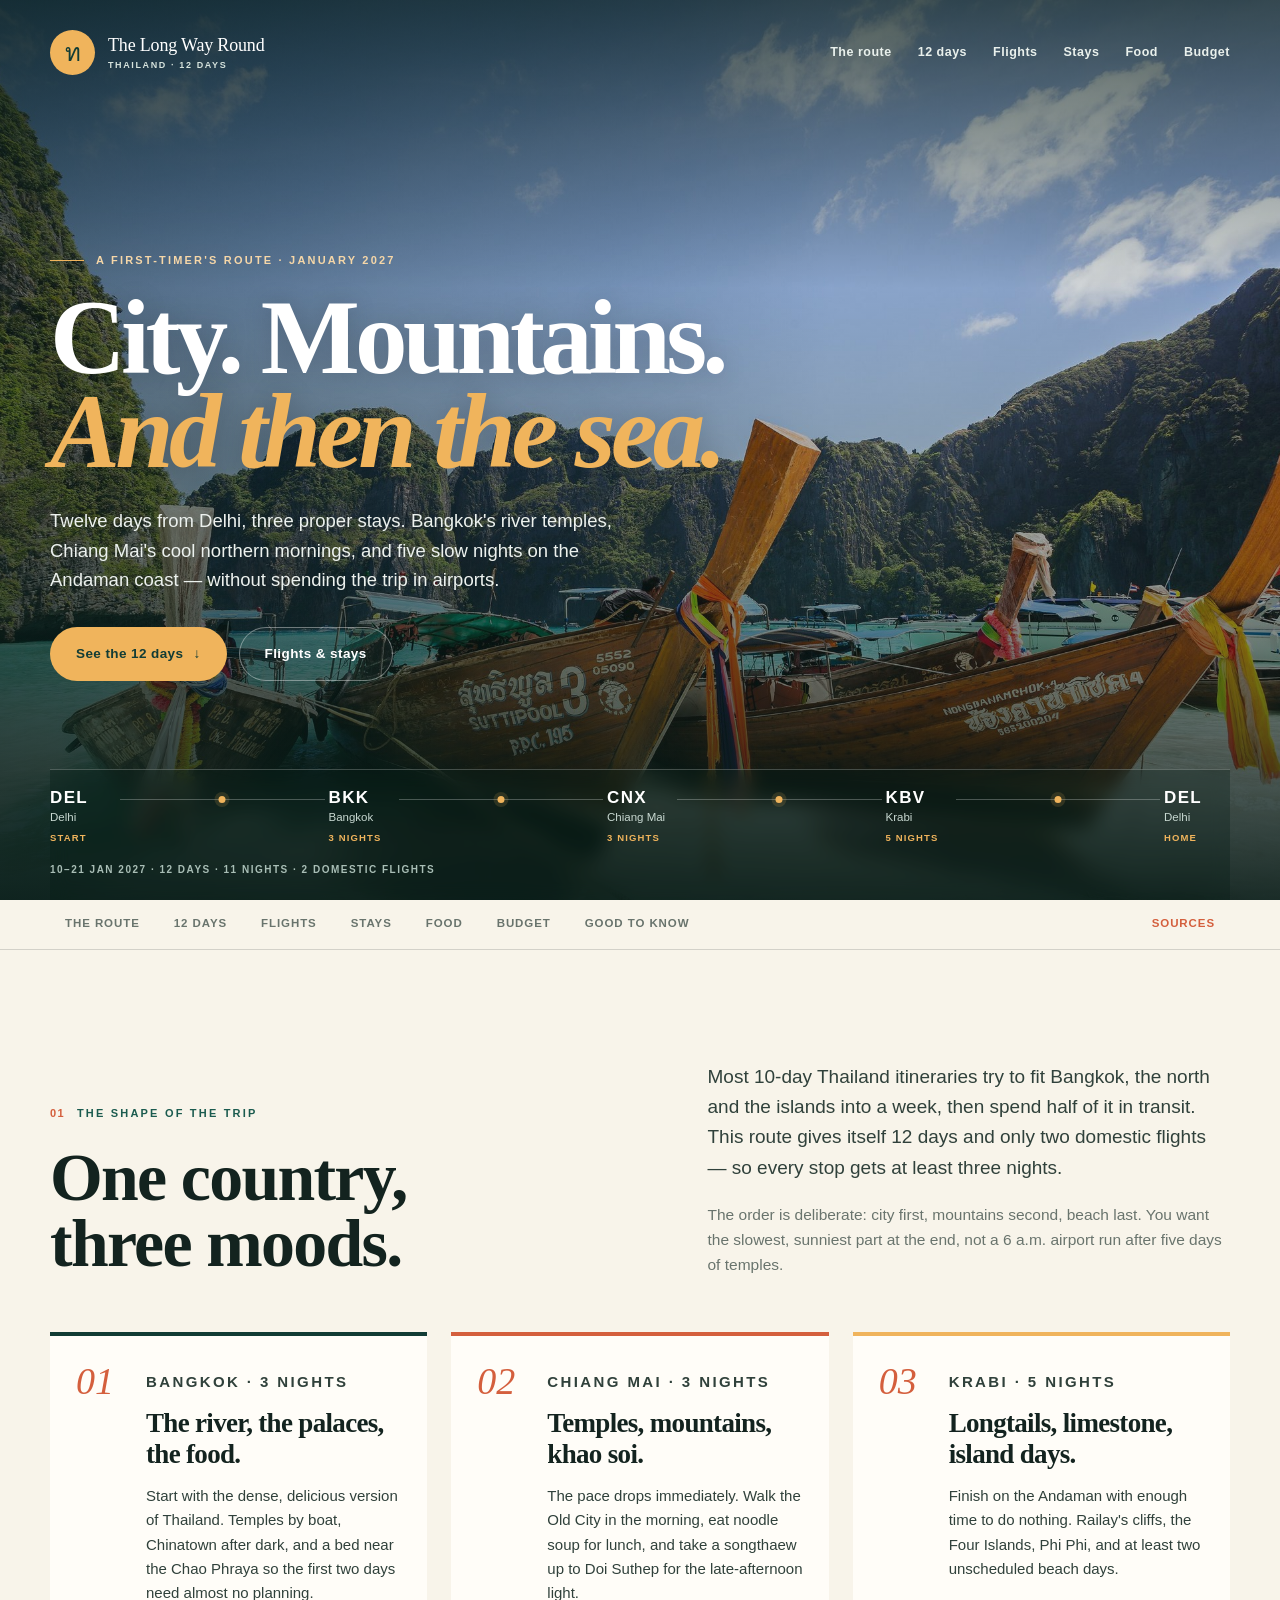
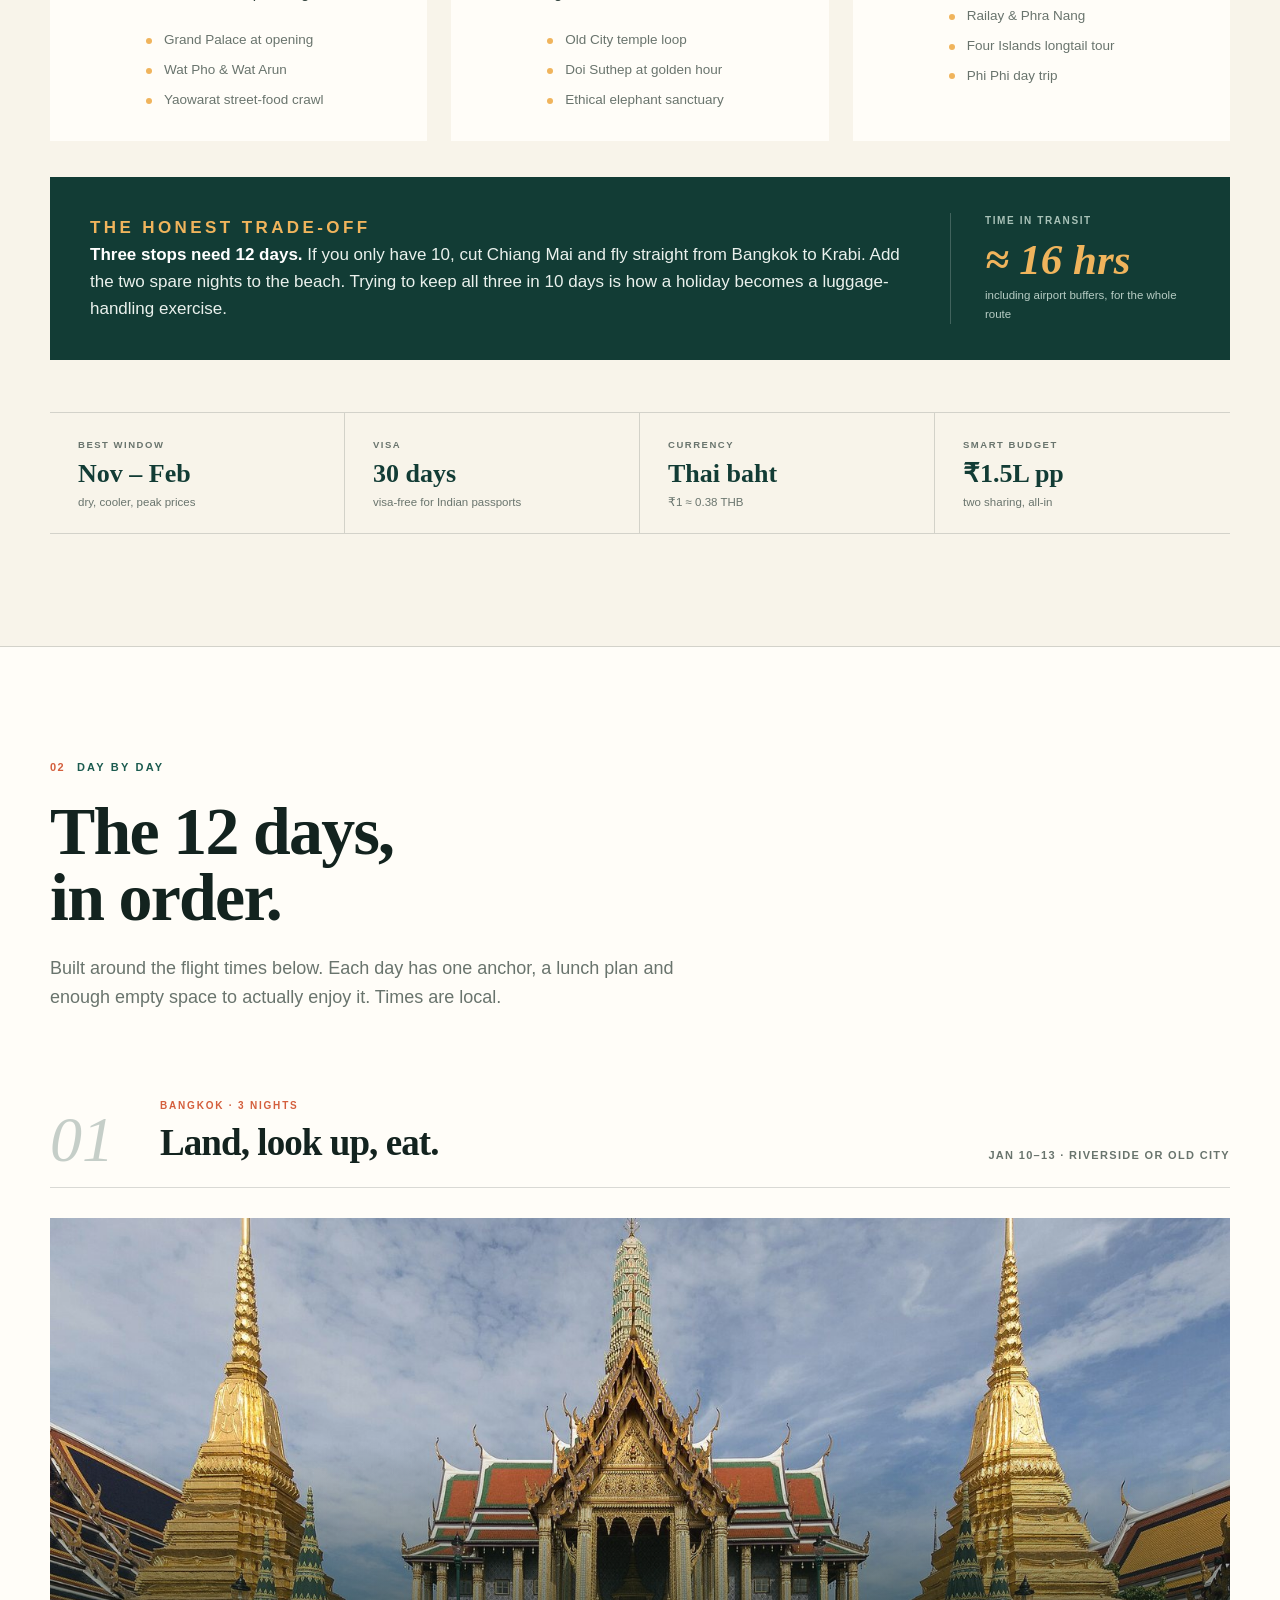
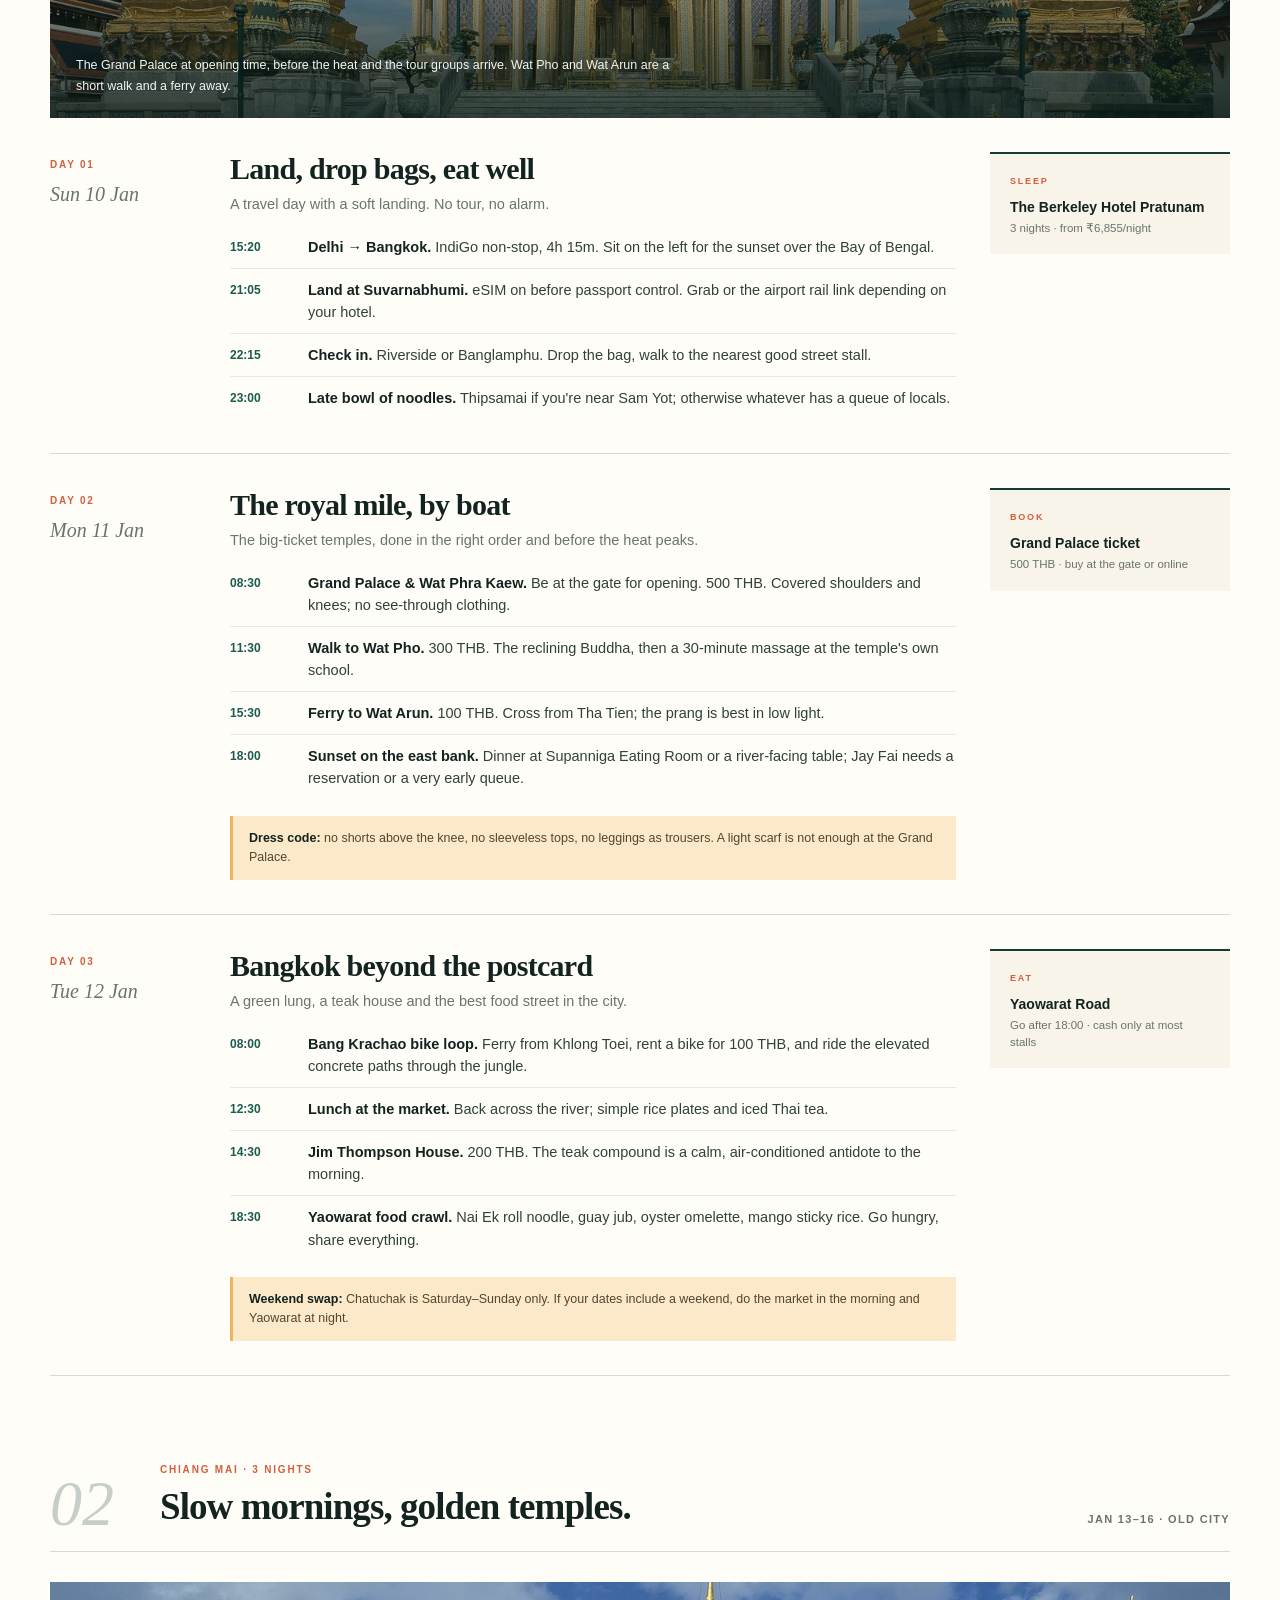
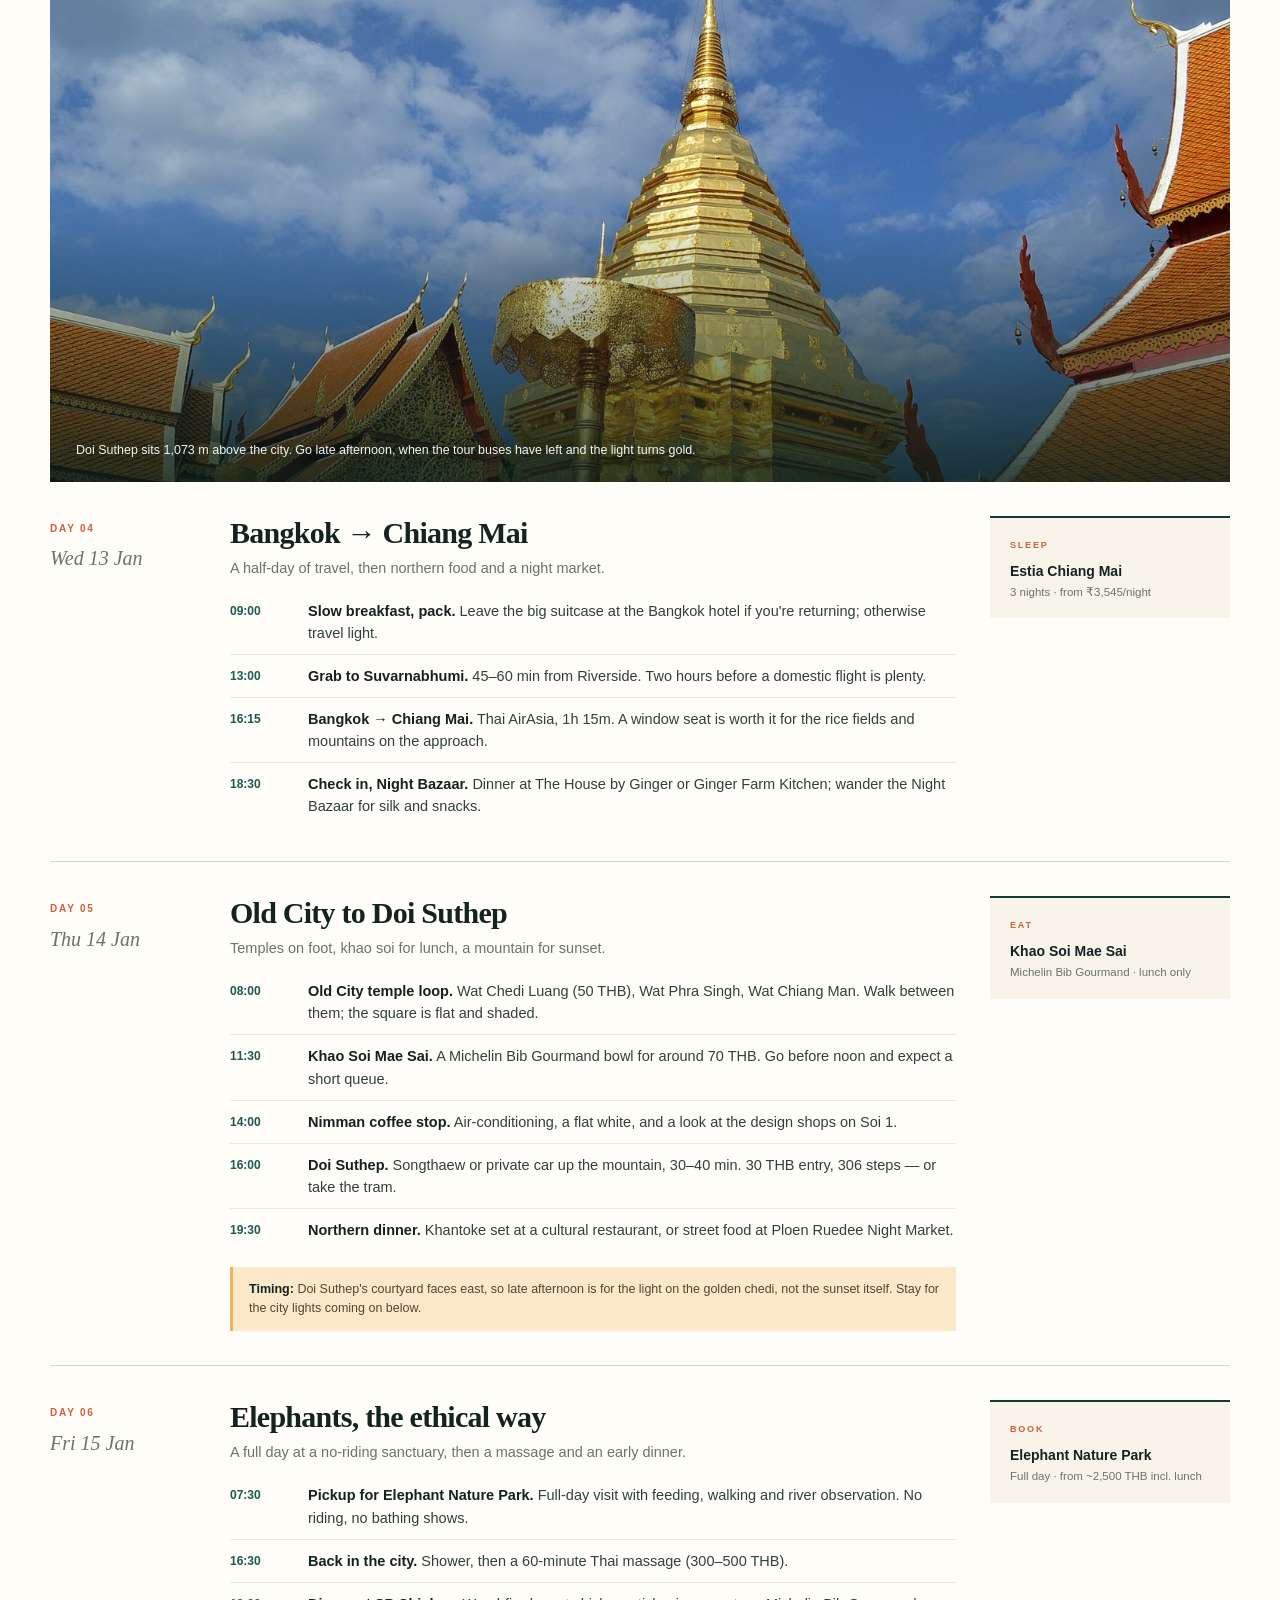
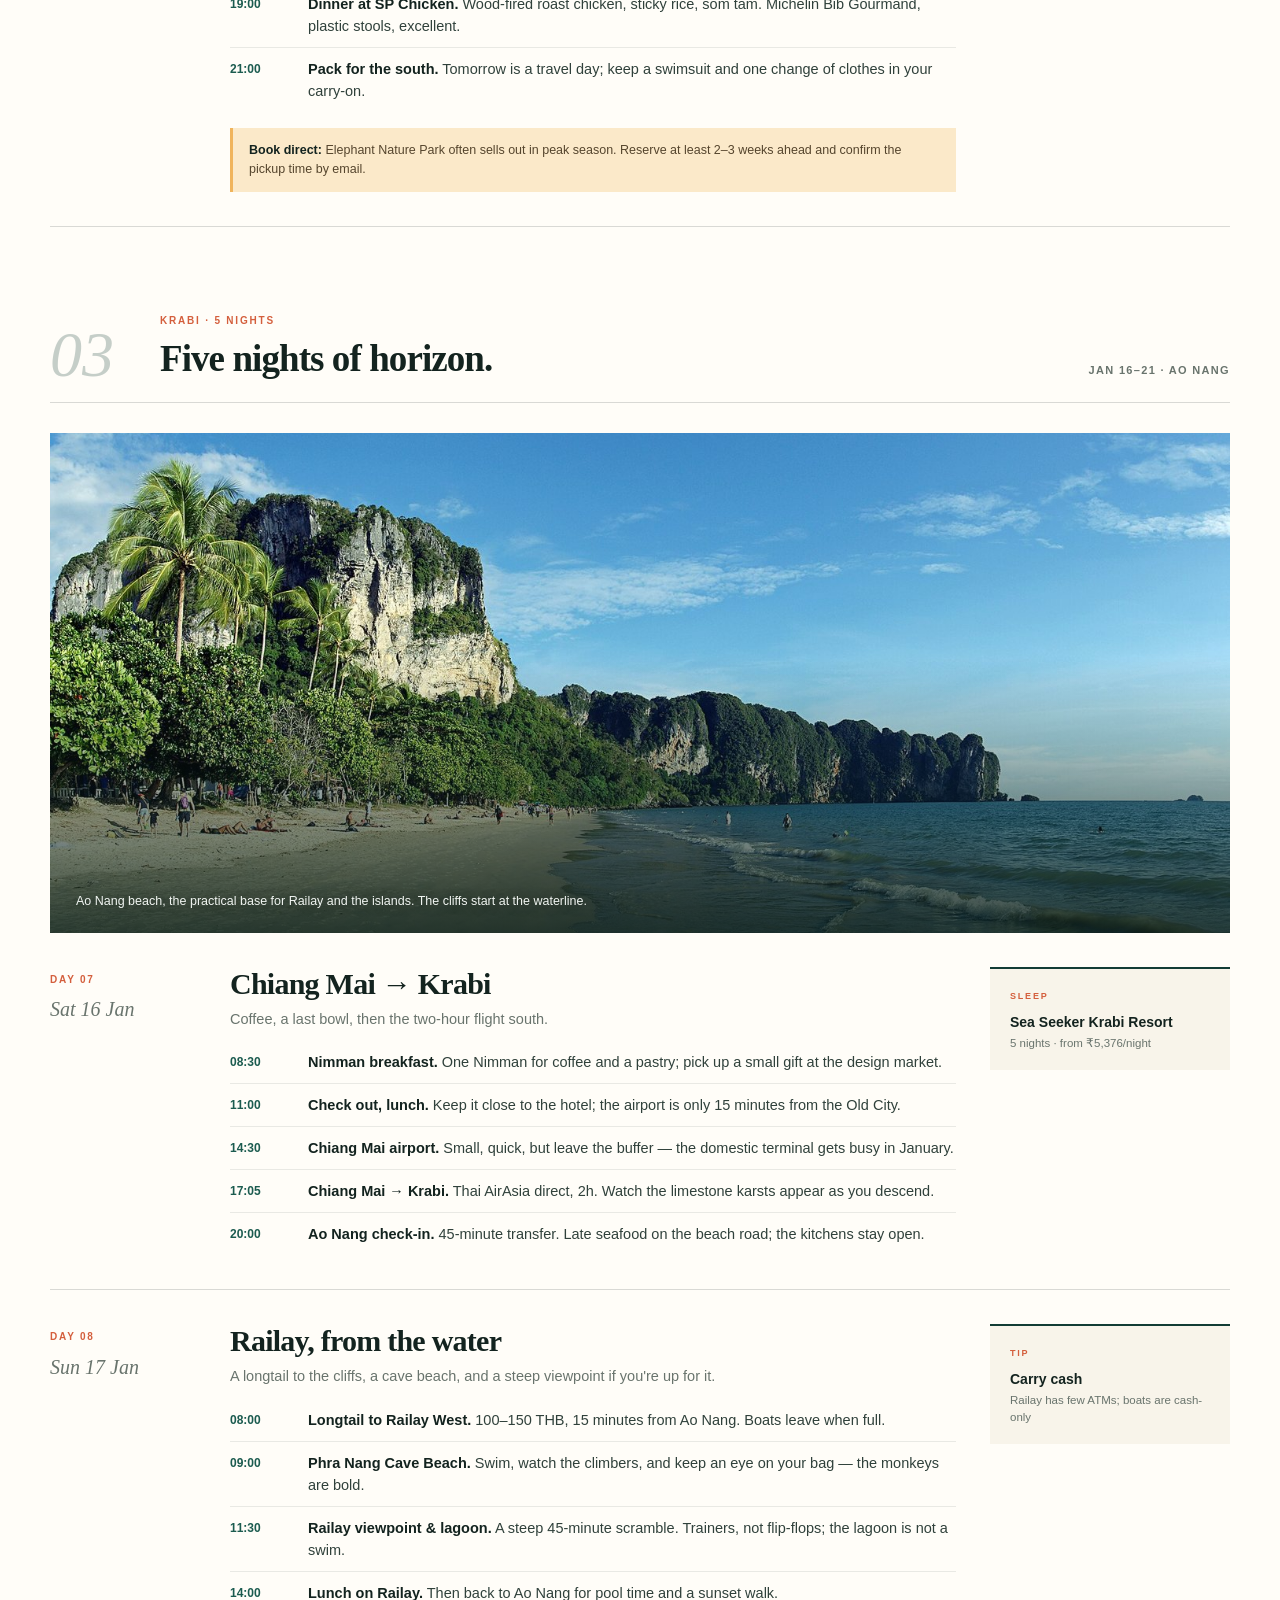
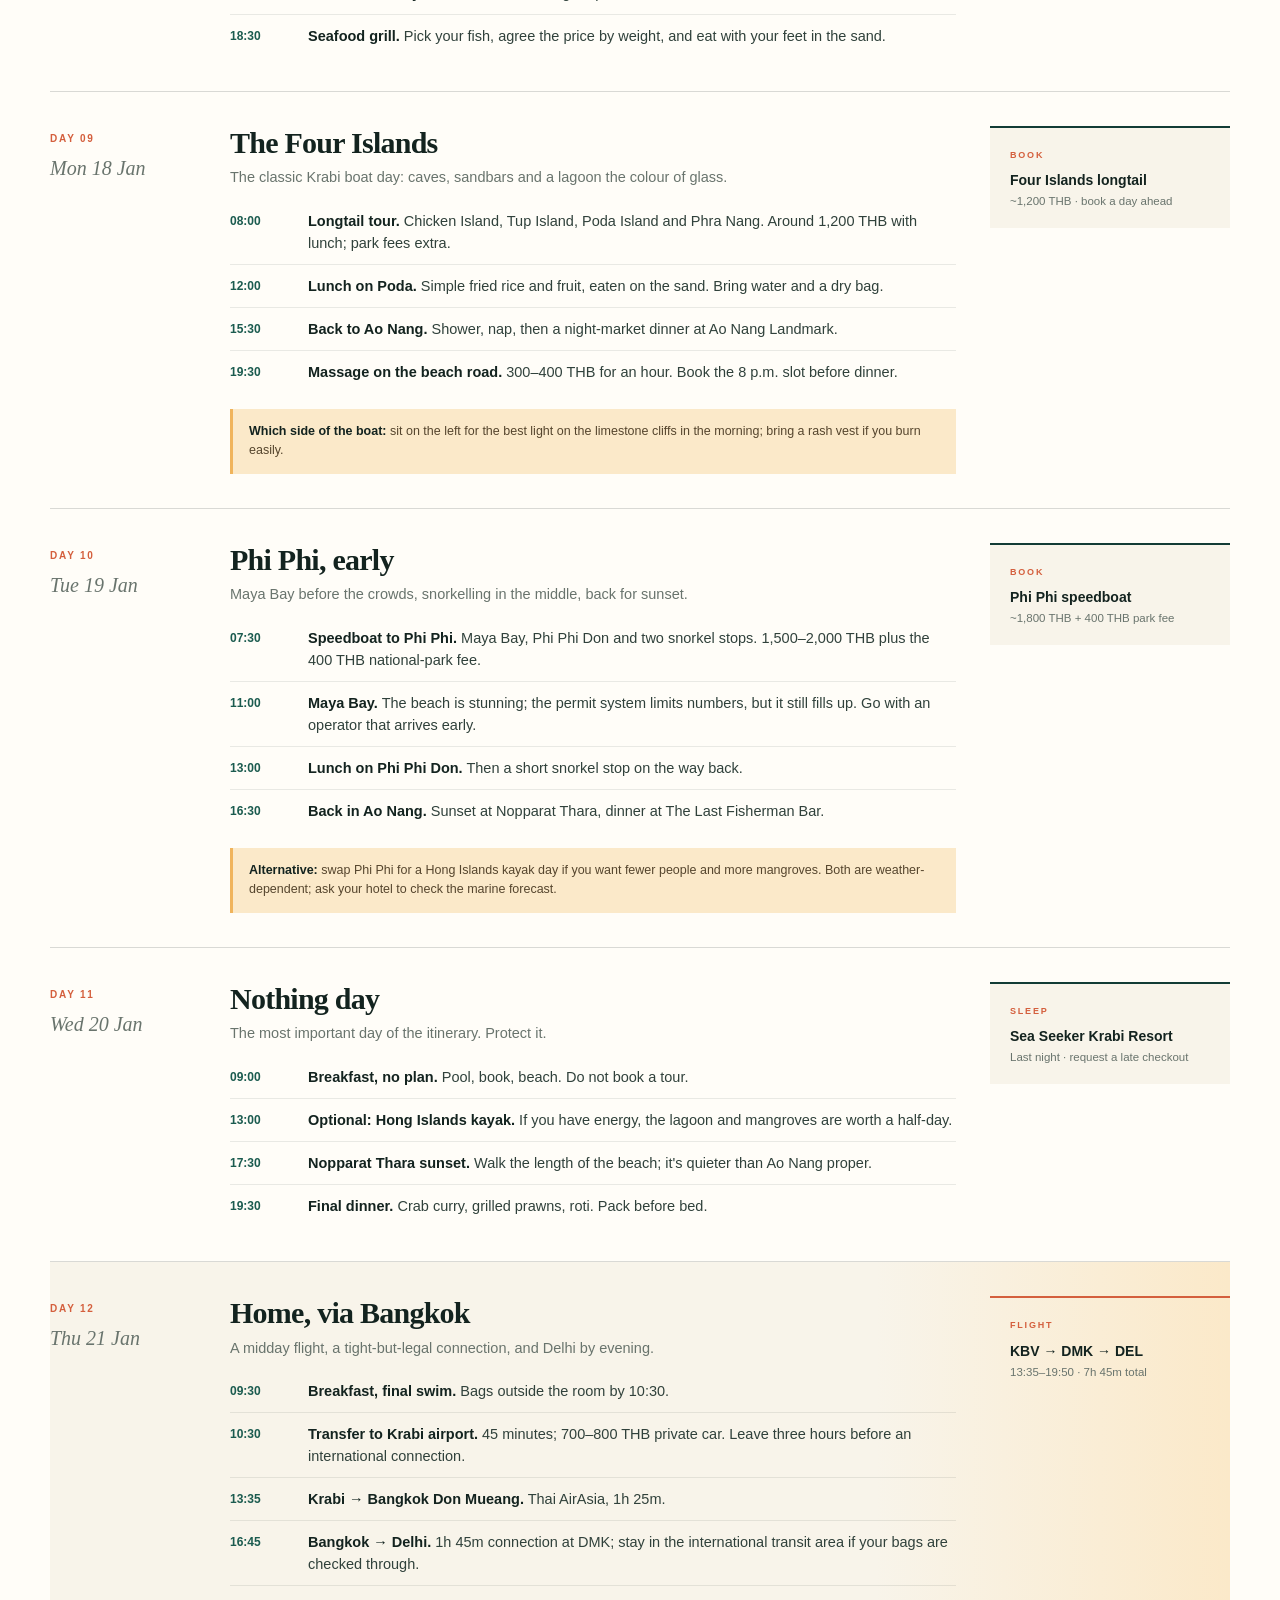
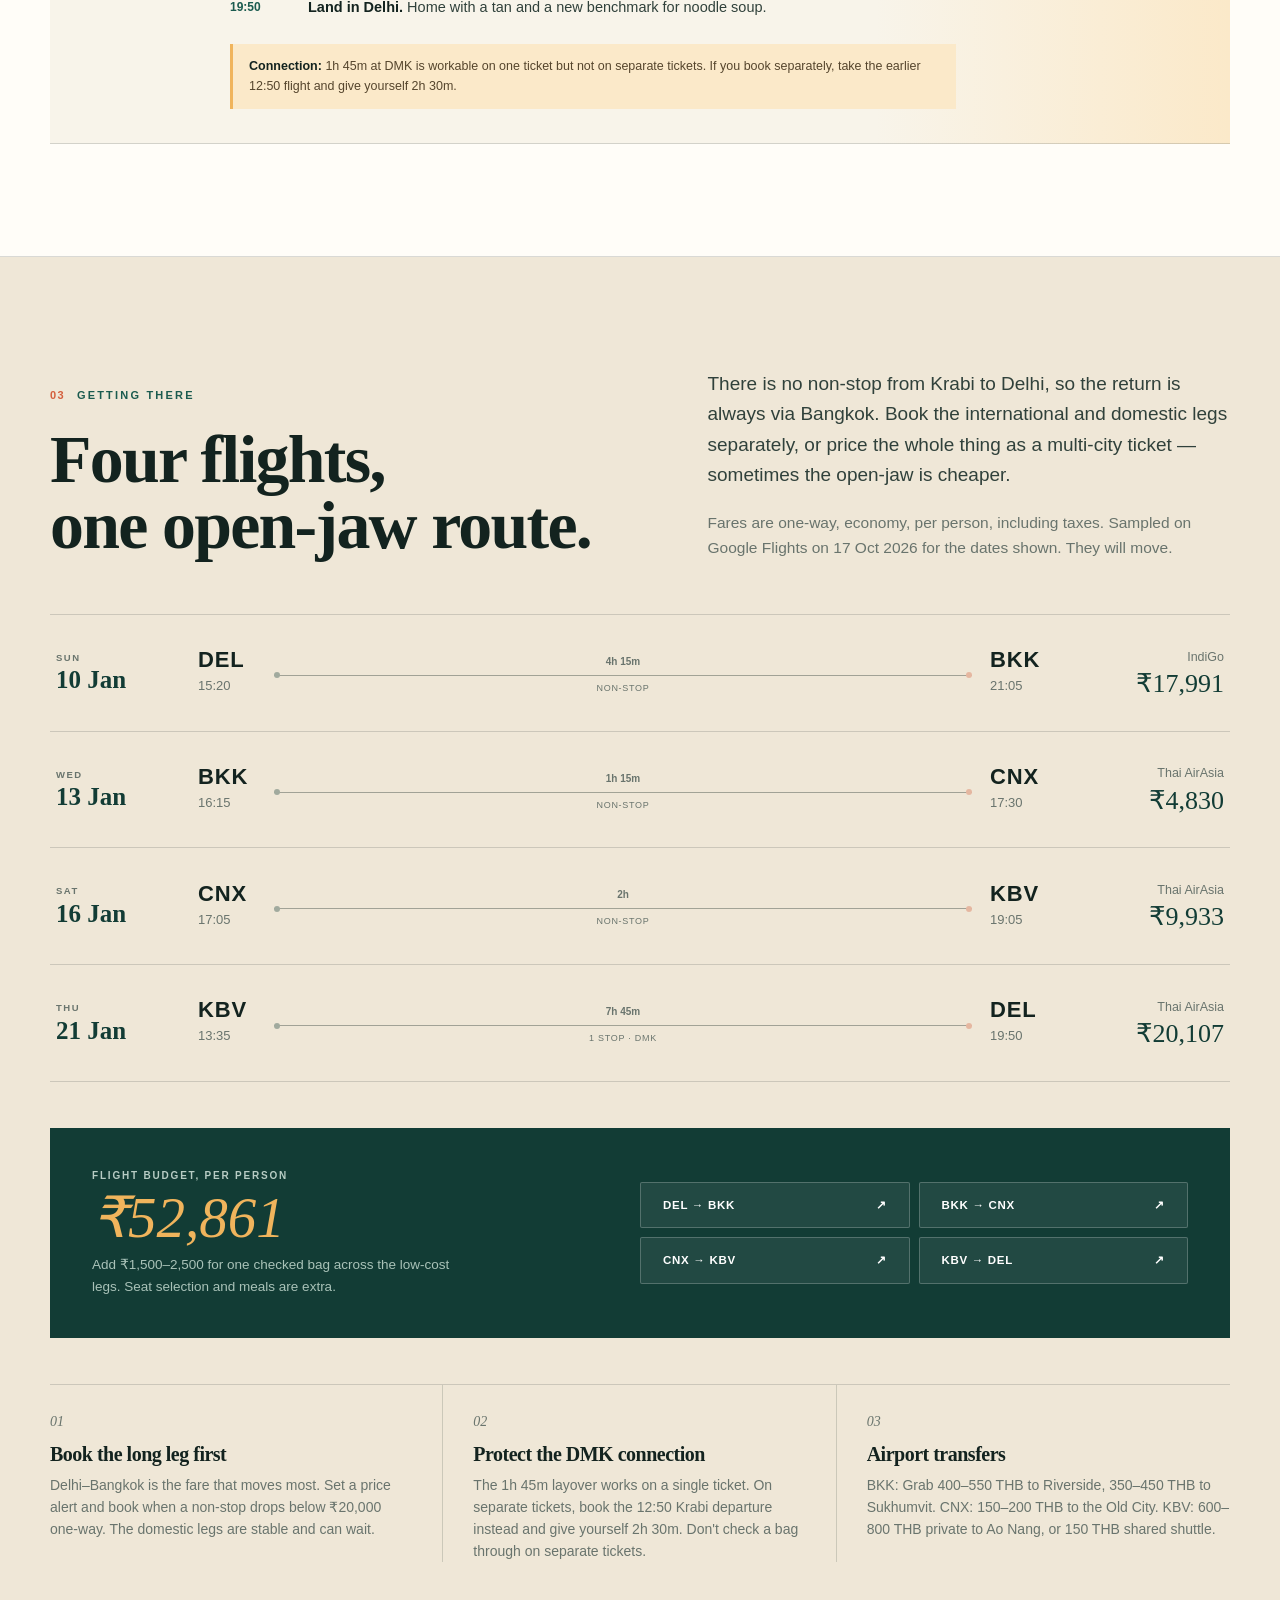
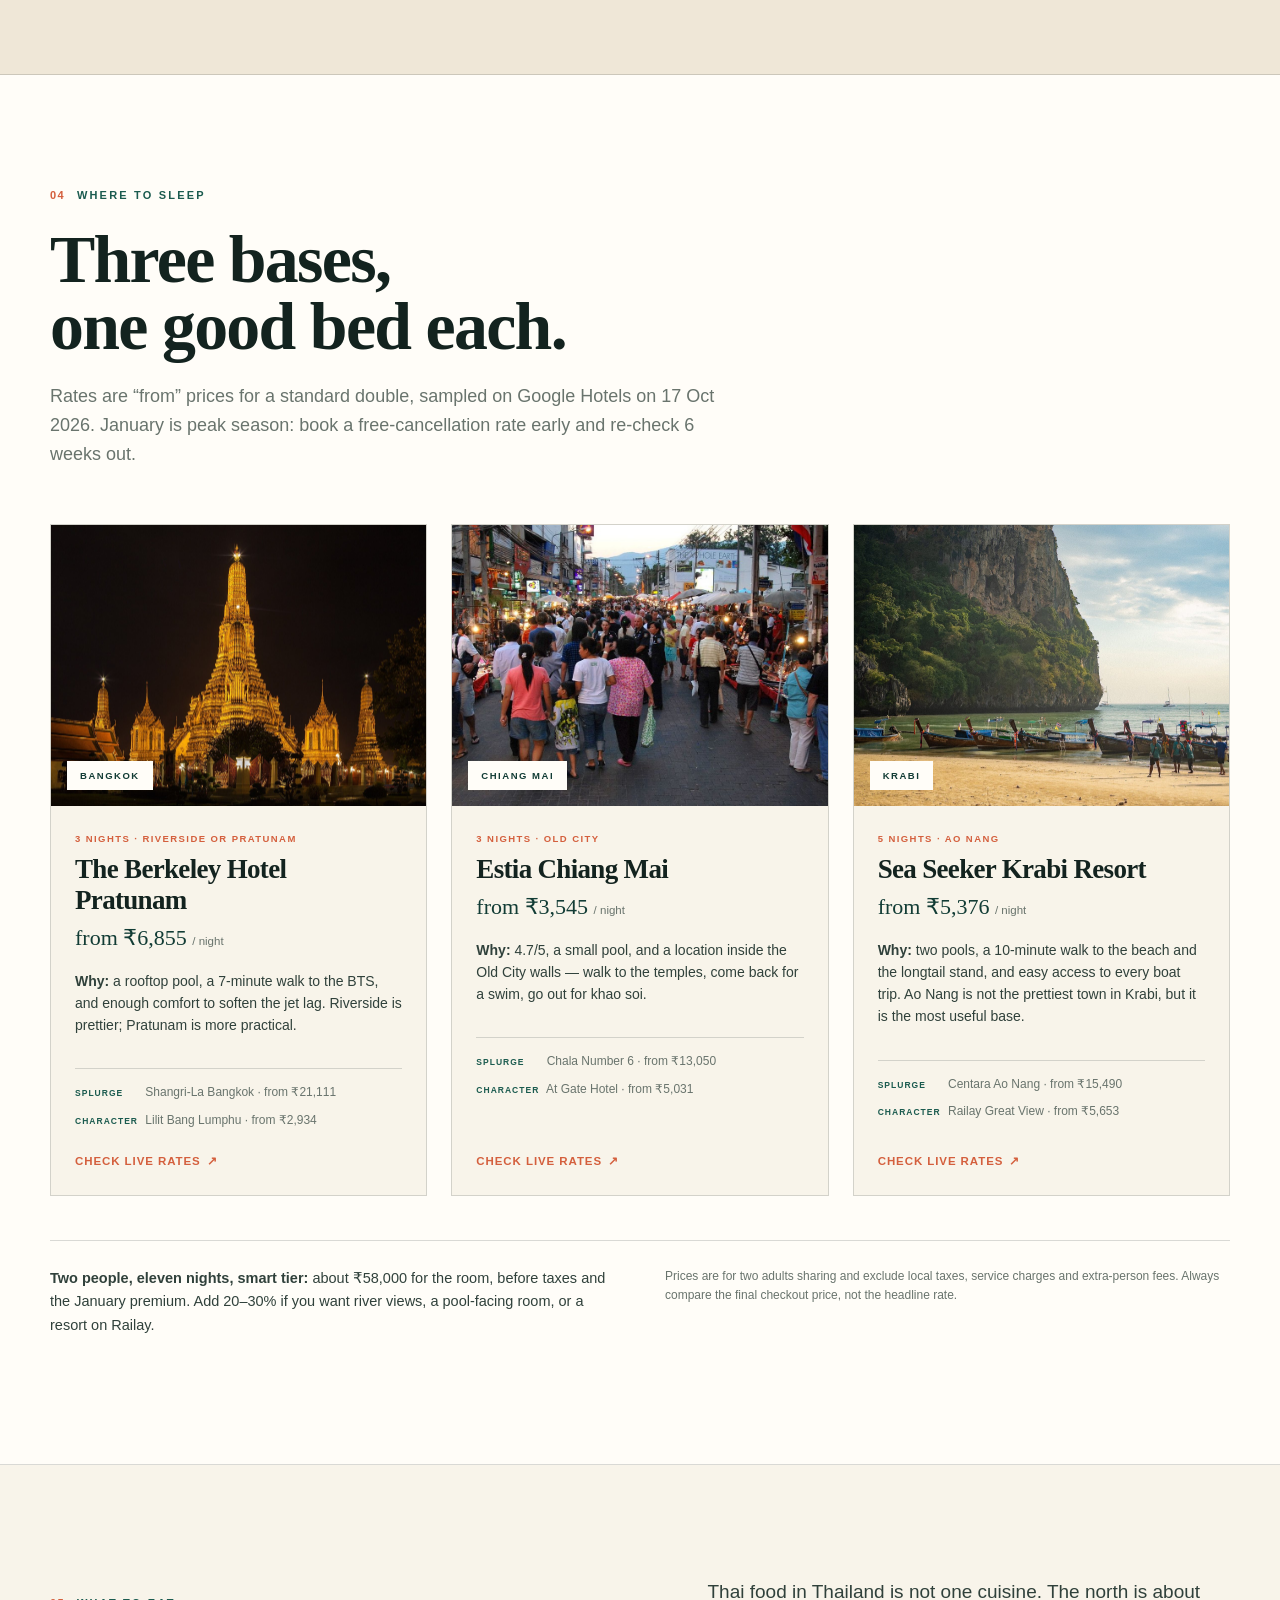
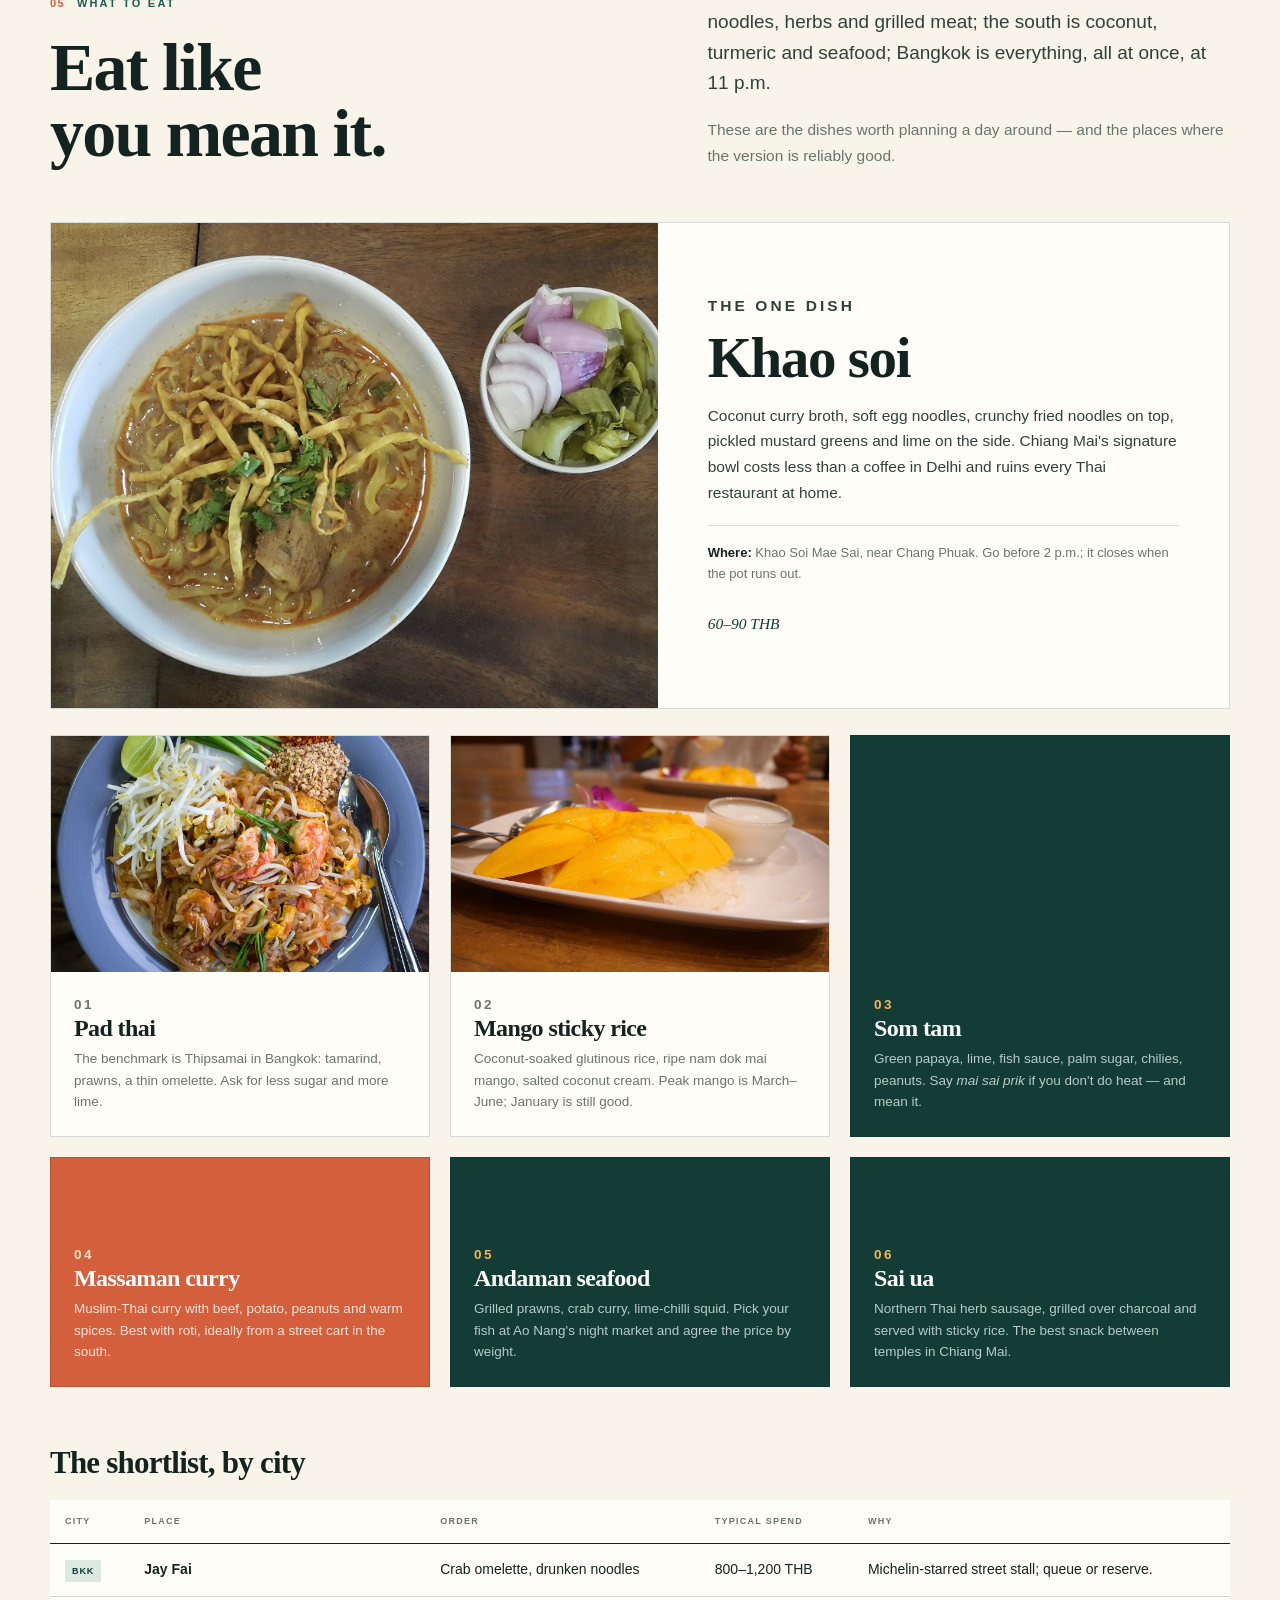
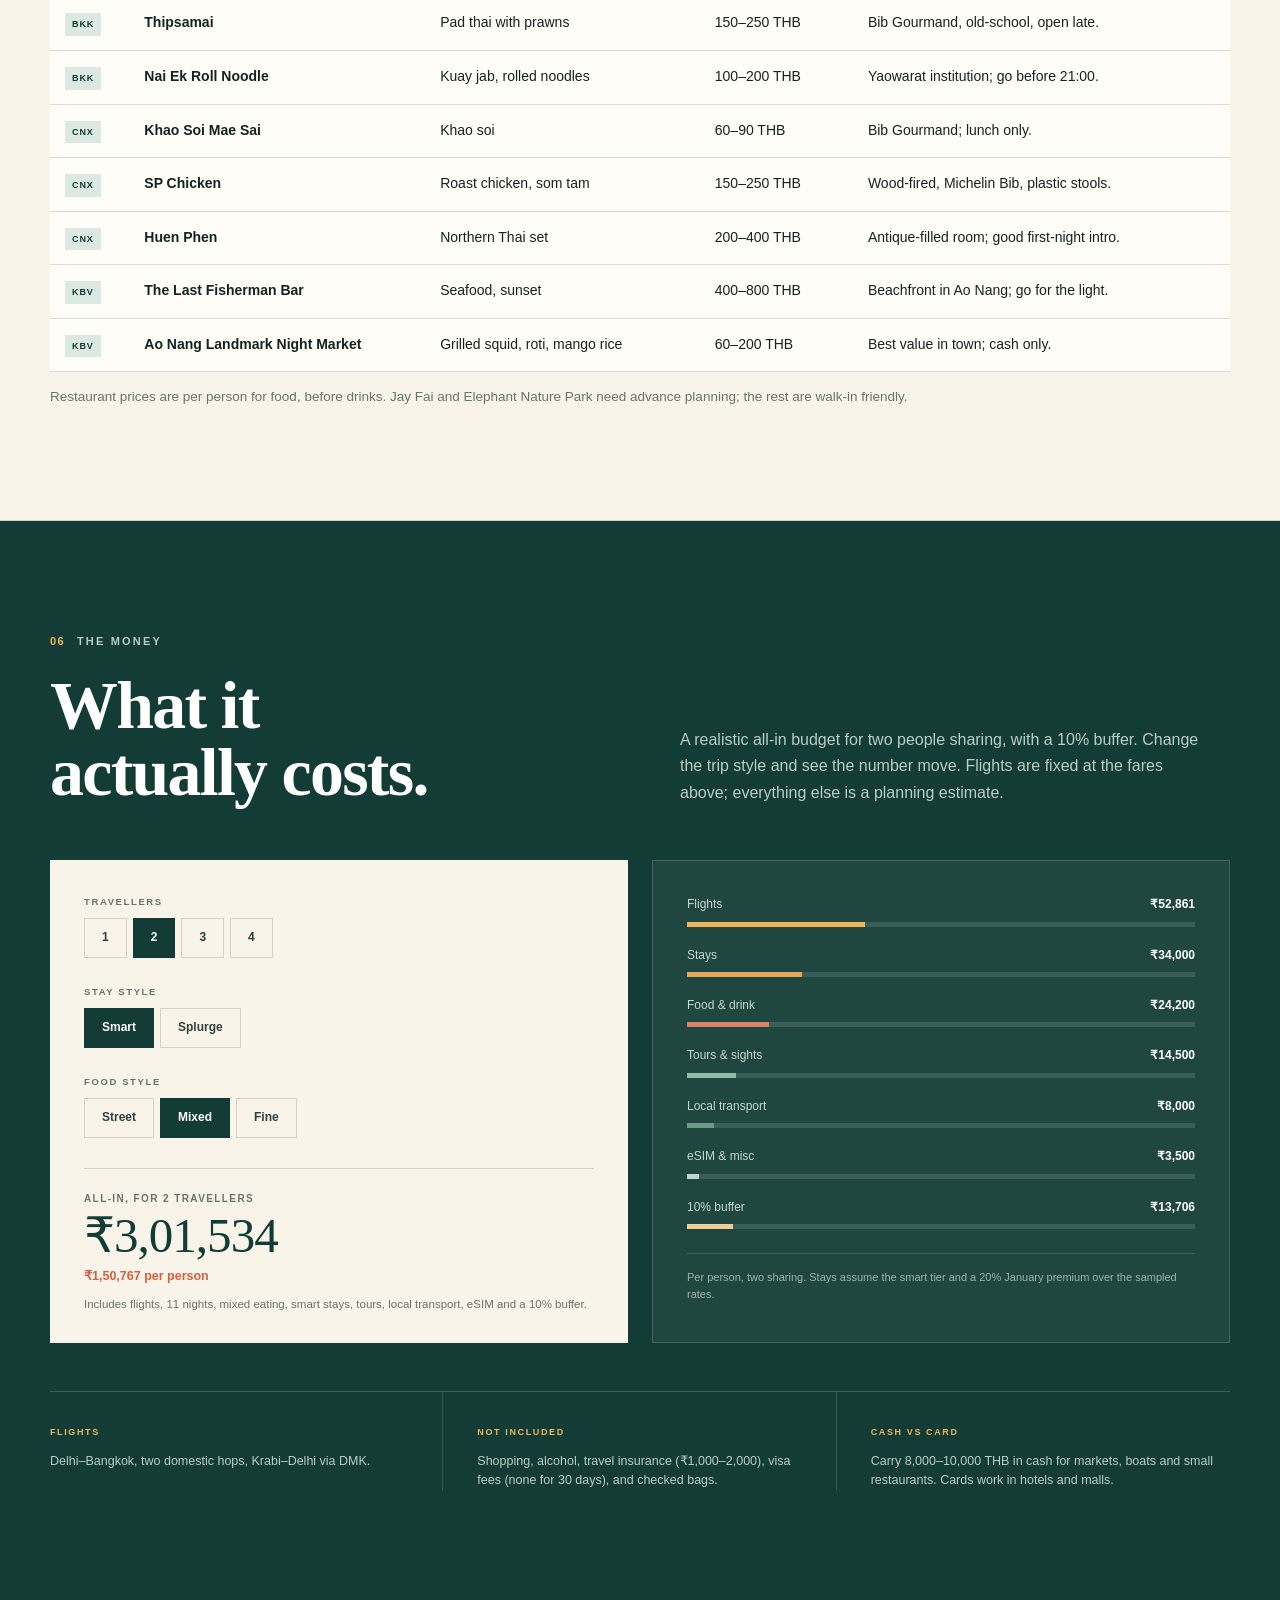
==== index.html @ aff3914f "Thailand in 12 days: Bangkok, Chiang Mai and Krabi" ====
<!DOCTYPE html>
<html lang="en">
<head>
<meta charset="utf-8" />
<meta name="viewport" content="width=device-width, initial-scale=1" />
<title>Thailand, without the rush — a 12-day itinerary from Delhi</title>
<meta name="description" content="A researched 12-day first-timer route through Thailand: three nights in Bangkok, three in Chiang Mai, five on the Krabi coast. Flights, hotels, day-by-day plan, food and a real budget." />
<meta property="og:title" content="Thailand, without the rush — a 12-day itinerary" />
<meta property="og:description" content="Bangkok → Chiang Mai → Krabi. Three stops, two internal flights, and a beach at the end. Fares, stays, food and the full plan." />
<meta property="og:image" content="images/hero-maya-bay.jpg" />
<meta property="og:type" content="article" />
<meta name="theme-color" content="#123c35" />
<link rel="preload" as="image" href="images/hero-maya-bay.jpg" />
<link rel="stylesheet" href="styles.css" />
<link rel="icon" href="data:image/svg+xml,<svg xmlns='http://www.w3.org/2000/svg' viewBox='0 0 100 100'><rect width='100' height='100' rx='18' fill='%23123c35'/><text x='50' y='68' font-size='56' text-anchor='middle' fill='%23f5c56b' font-family='Georgia'>ท</text></svg>" />
</head>
<body id="top">
<div class="progress" id="progress" aria-hidden="true"></div>

<header class="hero">
  <img class="hero-img" src="images/hero-maya-bay.jpg" alt="Longtail boats in the turquoise water of Maya Bay, Ko Phi Phi Leh, Thailand" />
  <div class="hero-shade"></div>

  <div class="wrap hero-nav">
    <a class="wordmark" href="#top" aria-label="The Long Way Round, back to top">
      <span class="wordmark-mark">ท</span>
      <span>The Long Way Round<small>Thailand · 12 days</small></span>
    </a>
    <nav class="nav" id="nav" aria-label="Sections">
      <a href="#route">The route</a>
      <a href="#plan">12 days</a>
      <a href="#flights">Flights</a>
      <a href="#stays">Stays</a>
      <a href="#food">Food</a>
      <a href="#budget">Budget</a>
    </nav>
    <button class="menu-toggle" id="menuToggle" aria-expanded="false" aria-controls="nav">Menu</button>
  </div>

  <div class="wrap hero-copy">
    <p class="kicker"><span></span> A first-timer's route · January 2027</p>
    <h1>City. Mountains.<br /><em>And then the sea.</em></h1>
    <p class="hero-dek">
      Twelve days from Delhi, three proper stays. Bangkok's river temples, Chiang Mai's cool
      northern mornings, and five slow nights on the Andaman coast — without spending the trip
      in airports.
    </p>
    <div class="hero-actions">
      <a class="btn btn-sun" href="#plan">See the 12 days <span aria-hidden="true">↓</span></a>
      <a class="btn btn-ghost" href="#flights">Flights &amp; stays</a>
    </div>
  </div>

  <div class="wrap journey-bar">
    <div class="journey">
      <div class="j-stop">
        <span class="j-code">DEL</span>
        <span class="j-name">Delhi</span>
        <span class="j-note">Start</span>
      </div>
      <span class="j-line" aria-hidden="true"><i></i></span>
      <div class="j-stop">
        <span class="j-code">BKK</span>
        <span class="j-name">Bangkok</span>
        <span class="j-note">3 nights</span>
      </div>
      <span class="j-line" aria-hidden="true"><i></i></span>
      <div class="j-stop">
        <span class="j-code">CNX</span>
        <span class="j-name">Chiang Mai</span>
        <span class="j-note">3 nights</span>
      </div>
      <span class="j-line" aria-hidden="true"><i></i></span>
      <div class="j-stop">
        <span class="j-code">KBV</span>
        <span class="j-name">Krabi</span>
        <span class="j-note">5 nights</span>
      </div>
      <span class="j-line" aria-hidden="true"><i></i></span>
      <div class="j-stop">
        <span class="j-code">DEL</span>
        <span class="j-name">Delhi</span>
        <span class="j-note">Home</span>
      </div>
    </div>
    <p class="journey-meta">10–21 Jan 2027 · 12 days · 11 nights · 2 domestic flights</p>
  </div>
</header>

<nav class="subnav" aria-label="Sticky section navigation">
  <div class="wrap">
    <a href="#route">The route</a>
    <a href="#plan">12 days</a>
    <a href="#flights">Flights</a>
    <a href="#stays">Stays</a>
    <a href="#food">Food</a>
    <a href="#budget">Budget</a>
    <a href="#know">Good to know</a>
    <a href="#sources" class="subnav-print">Sources</a>
  </div>
</nav>

<main>

<!-- ROUTE -->
<section id="route" class="section route-section">
  <div class="wrap">
    <div class="section-head split">
      <div>
        <p class="eyebrow"><span>01</span> The shape of the trip</p>
        <h2>One country,<br />three moods.</h2>
      </div>
      <div class="section-intro">
        <p class="lead">
          Most 10-day Thailand itineraries try to fit Bangkok, the north and the islands into a week,
          then spend half of it in transit. This route gives itself 12 days and only two domestic
          flights — so every stop gets at least three nights.
        </p>
        <p>
          The order is deliberate: city first, mountains second, beach last. You want the slowest,
          sunniest part at the end, not a 6 a.m. airport run after five days of temples.
        </p>
      </div>
    </div>

    <div class="route-grid">
      <article class="route-stop">
        <div class="route-num">01</div>
        <div class="route-copy">
          <p class="route-kicker">Bangkok · 3 nights</p>
          <h3>The river, the palaces, the food.</h3>
          <p>Start with the dense, delicious version of Thailand. Temples by boat, Chinatown after dark, and a bed near the Chao Phraya so the first two days need almost no planning.</p>
          <ul class="route-list">
            <li>Grand Palace at opening</li>
            <li>Wat Pho &amp; Wat Arun</li>
            <li>Yaowarat street-food crawl</li>
          </ul>
        </div>
      </article>
      <article class="route-stop">
        <div class="route-num">02</div>
        <div class="route-copy">
          <p class="route-kicker">Chiang Mai · 3 nights</p>
          <h3>Temples, mountains, khao soi.</h3>
          <p>The pace drops immediately. Walk the Old City in the morning, eat noodle soup for lunch, and take a songthaew up to Doi Suthep for the late-afternoon light.</p>
          <ul class="route-list">
            <li>Old City temple loop</li>
            <li>Doi Suthep at golden hour</li>
            <li>Ethical elephant sanctuary</li>
          </ul>
        </div>
      </article>
      <article class="route-stop">
        <div class="route-num">03</div>
        <div class="route-copy">
          <p class="route-kicker">Krabi · 5 nights</p>
          <h3>Longtails, limestone, island days.</h3>
          <p>Finish on the Andaman with enough time to do nothing. Railay's cliffs, the Four Islands, Phi Phi, and at least two unscheduled beach days.</p>
          <ul class="route-list">
            <li>Railay &amp; Phra Nang</li>
            <li>Four Islands longtail tour</li>
            <li>Phi Phi day trip</li>
          </ul>
        </div>
      </article>
    </div>

    <div class="callout split-callout">
      <div>
        <p class="callout-label">The honest trade-off</p>
        <p><b>Three stops need 12 days.</b> If you only have 10, cut Chiang Mai and fly straight from Bangkok to Krabi. Add the two spare nights to the beach. Trying to keep all three in 10 days is how a holiday becomes a luggage-handling exercise.</p>
      </div>
      <div class="callout-stat">
        <span>Time in transit</span>
        <strong>≈ 16 hrs</strong>
        <small>including airport buffers, for the whole route</small>
      </div>
    </div>

    <div class="glance">
      <div><span>Best window</span><strong>Nov – Feb</strong><small>dry, cooler, peak prices</small></div>
      <div><span>Visa</span><strong>30 days</strong><small>visa-free for Indian passports</small></div>
      <div><span>Currency</span><strong>Thai baht</strong><small>₹1 ≈ 0.38 THB</small></div>
      <div><span>Smart budget</span><strong>₹1.5L pp</strong><small>two sharing, all-in</small></div>
    </div>
  </div>
</section>

<!-- ITINERARY -->
<section id="plan" class="section plan-section">
  <div class="wrap">
    <div class="section-head">
      <p class="eyebrow"><span>02</span> Day by day</p>
      <h2>The 12 days,<br />in order.</h2>
      <p class="section-dek">
        Built around the flight times below. Each day has one anchor, a lunch plan and enough
        empty space to actually enjoy it. Times are local.
      </p>
    </div>

    <!-- BANGKOK -->
    <div class="chapter">
      <div class="chapter-head">
        <div class="chapter-num">01</div>
        <div>
          <p class="chapter-kicker">Bangkok · 3 nights</p>
          <h3>Land, look up, eat.</h3>
        </div>
        <p class="chapter-note">Jan 10–13 · Riverside or Old City</p>
      </div>
      <figure class="chapter-image">
        <img src="images/bangkok-grand-palace.jpg" alt="Golden spires and ornate roofs at the Grand Palace in Bangkok" loading="lazy" />
        <figcaption>The Grand Palace at opening time, before the heat and the tour groups arrive. Wat Pho and Wat Arun are a short walk and a ferry away.</figcaption>
      </figure>

      <div class="days">
        <article class="day">
          <div class="day-meta"><span class="day-num">Day 01</span><time datetime="2027-01-10">Sun 10 Jan</time></div>
          <div class="day-body">
            <h4>Land, drop bags, eat well</h4>
            <p class="day-summary">A travel day with a soft landing. No tour, no alarm.</p>
            <ul class="timeline">
              <li><time>15:20</time><span><b>Delhi → Bangkok.</b> IndiGo non-stop, 4h 15m. Sit on the left for the sunset over the Bay of Bengal.</span></li>
              <li><time>21:05</time><span><b>Land at Suvarnabhumi.</b> eSIM on before passport control. Grab or the airport rail link depending on your hotel.</span></li>
              <li><time>22:15</time><span><b>Check in.</b> Riverside or Banglamphu. Drop the bag, walk to the nearest good street stall.</span></li>
              <li><time>23:00</time><span><b>Late bowl of noodles.</b> Thipsamai if you're near Sam Yot; otherwise whatever has a queue of locals.</span></li>
            </ul>
          </div>
          <aside class="day-aside">
            <p class="aside-label">Sleep</p>
            <p>The Berkeley Hotel Pratunam</p>
            <p class="aside-fine">3 nights · from ₹6,855/night</p>
          </aside>
        </article>

        <article class="day">
          <div class="day-meta"><span class="day-num">Day 02</span><time datetime="2027-01-11">Mon 11 Jan</time></div>
          <div class="day-body">
            <h4>The royal mile, by boat</h4>
            <p class="day-summary">The big-ticket temples, done in the right order and before the heat peaks.</p>
            <ul class="timeline">
              <li><time>08:30</time><span><b>Grand Palace &amp; Wat Phra Kaew.</b> Be at the gate for opening. 500 THB. Covered shoulders and knees; no see-through clothing.</span></li>
              <li><time>11:30</time><span><b>Walk to Wat Pho.</b> 300 THB. The reclining Buddha, then a 30-minute massage at the temple's own school.</span></li>
              <li><time>15:30</time><span><b>Ferry to Wat Arun.</b> 100 THB. Cross from Tha Tien; the prang is best in low light.</span></li>
              <li><time>18:00</time><span><b>Sunset on the east bank.</b> Dinner at Supanniga Eating Room or a river-facing table; Jay Fai needs a reservation or a very early queue.</span></li>
            </ul>
            <p class="day-tip"><b>Dress code:</b> no shorts above the knee, no sleeveless tops, no leggings as trousers. A light scarf is not enough at the Grand Palace.</p>
          </div>
          <aside class="day-aside">
            <p class="aside-label">Book</p>
            <p>Grand Palace ticket</p>
            <p class="aside-fine">500 THB · buy at the gate or online</p>
          </aside>
        </article>

        <article class="day">
          <div class="day-meta"><span class="day-num">Day 03</span><time datetime="2027-01-12">Tue 12 Jan</time></div>
          <div class="day-body">
            <h4>Bangkok beyond the postcard</h4>
            <p class="day-summary">A green lung, a teak house and the best food street in the city.</p>
            <ul class="timeline">
              <li><time>08:00</time><span><b>Bang Krachao bike loop.</b> Ferry from Khlong Toei, rent a bike for 100 THB, and ride the elevated concrete paths through the jungle.</span></li>
              <li><time>12:30</time><span><b>Lunch at the market.</b> Back across the river; simple rice plates and iced Thai tea.</span></li>
              <li><time>14:30</time><span><b>Jim Thompson House.</b> 200 THB. The teak compound is a calm, air-conditioned antidote to the morning.</span></li>
              <li><time>18:30</time><span><b>Yaowarat food crawl.</b> Nai Ek roll noodle, guay jub, oyster omelette, mango sticky rice. Go hungry, share everything.</span></li>
            </ul>
            <p class="day-tip"><b>Weekend swap:</b> Chatuchak is Saturday–Sunday only. If your dates include a weekend, do the market in the morning and Yaowarat at night.</p>
          </div>
          <aside class="day-aside">
            <p class="aside-label">Eat</p>
            <p>Yaowarat Road</p>
            <p class="aside-fine">Go after 18:00 · cash only at most stalls</p>
          </aside>
        </article>
      </div>
    </div>

    <!-- CHIANG MAI -->
    <div class="chapter">
      <div class="chapter-head">
        <div class="chapter-num">02</div>
        <div>
          <p class="chapter-kicker">Chiang Mai · 3 nights</p>
          <h3>Slow mornings, golden temples.</h3>
        </div>
        <p class="chapter-note">Jan 13–16 · Old City</p>
      </div>
      <figure class="chapter-image">
        <img src="images/chiangmai-doi-suthep.jpg" alt="The golden chedi at Wat Phra That Doi Suthep, Chiang Mai" loading="lazy" />
        <figcaption>Doi Suthep sits 1,073 m above the city. Go late afternoon, when the tour buses have left and the light turns gold.</figcaption>
      </figure>

      <div class="days">
        <article class="day">
          <div class="day-meta"><span class="day-num">Day 04</span><time datetime="2027-01-13">Wed 13 Jan</time></div>
          <div class="day-body">
            <h4>Bangkok → Chiang Mai</h4>
            <p class="day-summary">A half-day of travel, then northern food and a night market.</p>
            <ul class="timeline">
              <li><time>09:00</time><span><b>Slow breakfast, pack.</b> Leave the big suitcase at the Bangkok hotel if you're returning; otherwise travel light.</span></li>
              <li><time>13:00</time><span><b>Grab to Suvarnabhumi.</b> 45–60 min from Riverside. Two hours before a domestic flight is plenty.</span></li>
              <li><time>16:15</time><span><b>Bangkok → Chiang Mai.</b> Thai AirAsia, 1h 15m. A window seat is worth it for the rice fields and mountains on the approach.</span></li>
              <li><time>18:30</time><span><b>Check in, Night Bazaar.</b> Dinner at The House by Ginger or Ginger Farm Kitchen; wander the Night Bazaar for silk and snacks.</span></li>
            </ul>
          </div>
          <aside class="day-aside">
            <p class="aside-label">Sleep</p>
            <p>Estia Chiang Mai</p>
            <p class="aside-fine">3 nights · from ₹3,545/night</p>
          </aside>
        </article>

        <article class="day">
          <div class="day-meta"><span class="day-num">Day 05</span><time datetime="2027-01-14">Thu 14 Jan</time></div>
          <div class="day-body">
            <h4>Old City to Doi Suthep</h4>
            <p class="day-summary">Temples on foot, khao soi for lunch, a mountain for sunset.</p>
            <ul class="timeline">
              <li><time>08:00</time><span><b>Old City temple loop.</b> Wat Chedi Luang (50 THB), Wat Phra Singh, Wat Chiang Man. Walk between them; the square is flat and shaded.</span></li>
              <li><time>11:30</time><span><b>Khao Soi Mae Sai.</b> A Michelin Bib Gourmand bowl for around 70 THB. Go before noon and expect a short queue.</span></li>
              <li><time>14:00</time><span><b>Nimman coffee stop.</b> Air-conditioning, a flat white, and a look at the design shops on Soi 1.</span></li>
              <li><time>16:00</time><span><b>Doi Suthep.</b> Songthaew or private car up the mountain, 30–40 min. 30 THB entry, 306 steps — or take the tram.</span></li>
              <li><time>19:30</time><span><b>Northern dinner.</b> Khantoke set at a cultural restaurant, or street food at Ploen Ruedee Night Market.</span></li>
            </ul>
            <p class="day-tip"><b>Timing:</b> Doi Suthep's courtyard faces east, so late afternoon is for the light on the golden chedi, not the sunset itself. Stay for the city lights coming on below.</p>
          </div>
          <aside class="day-aside">
            <p class="aside-label">Eat</p>
            <p>Khao Soi Mae Sai</p>
            <p class="aside-fine">Michelin Bib Gourmand · lunch only</p>
          </aside>
        </article>

        <article class="day">
          <div class="day-meta"><span class="day-num">Day 06</span><time datetime="2027-01-15">Fri 15 Jan</time></div>
          <div class="day-body">
            <h4>Elephants, the ethical way</h4>
            <p class="day-summary">A full day at a no-riding sanctuary, then a massage and an early dinner.</p>
            <ul class="timeline">
              <li><time>07:30</time><span><b>Pickup for Elephant Nature Park.</b> Full-day visit with feeding, walking and river observation. No riding, no bathing shows.</span></li>
              <li><time>16:30</time><span><b>Back in the city.</b> Shower, then a 60-minute Thai massage (300–500 THB).</span></li>
              <li><time>19:00</time><span><b>Dinner at SP Chicken.</b> Wood-fired roast chicken, sticky rice, som tam. Michelin Bib Gourmand, plastic stools, excellent.</span></li>
              <li><time>21:00</time><span><b>Pack for the south.</b> Tomorrow is a travel day; keep a swimsuit and one change of clothes in your carry-on.</span></li>
            </ul>
            <p class="day-tip"><b>Book direct:</b> Elephant Nature Park often sells out in peak season. Reserve at least 2–3 weeks ahead and confirm the pickup time by email.</p>
          </div>
          <aside class="day-aside">
            <p class="aside-label">Book</p>
            <p>Elephant Nature Park</p>
            <p class="aside-fine">Full day · from ~2,500 THB incl. lunch</p>
          </aside>
        </article>
      </div>
    </div>

    <!-- KRABI -->
    <div class="chapter">
      <div class="chapter-head">
        <div class="chapter-num">03</div>
        <div>
          <p class="chapter-kicker">Krabi · 5 nights</p>
          <h3>Five nights of horizon.</h3>
        </div>
        <p class="chapter-note">Jan 16–21 · Ao Nang</p>
      </div>
      <figure class="chapter-image">
        <img src="images/krabi-ao-nang.jpg" alt="Ao Nang beach and its limestone cliffs in Krabi" loading="lazy" />
        <figcaption>Ao Nang beach, the practical base for Railay and the islands. The cliffs start at the waterline.</figcaption>
      </figure>

      <div class="days">
        <article class="day">
          <div class="day-meta"><span class="day-num">Day 07</span><time datetime="2027-01-16">Sat 16 Jan</time></div>
          <div class="day-body">
            <h4>Chiang Mai → Krabi</h4>
            <p class="day-summary">Coffee, a last bowl, then the two-hour flight south.</p>
            <ul class="timeline">
              <li><time>08:30</time><span><b>Nimman breakfast.</b> One Nimman for coffee and a pastry; pick up a small gift at the design market.</span></li>
              <li><time>11:00</time><span><b>Check out, lunch.</b> Keep it close to the hotel; the airport is only 15 minutes from the Old City.</span></li>
              <li><time>14:30</time><span><b>Chiang Mai airport.</b> Small, quick, but leave the buffer — the domestic terminal gets busy in January.</span></li>
              <li><time>17:05</time><span><b>Chiang Mai → Krabi.</b> Thai AirAsia direct, 2h. Watch the limestone karsts appear as you descend.</span></li>
              <li><time>20:00</time><span><b>Ao Nang check-in.</b> 45-minute transfer. Late seafood on the beach road; the kitchens stay open.</span></li>
            </ul>
          </div>
          <aside class="day-aside">
            <p class="aside-label">Sleep</p>
            <p>Sea Seeker Krabi Resort</p>
            <p class="aside-fine">5 nights · from ₹5,376/night</p>
          </aside>
        </article>

        <article class="day">
          <div class="day-meta"><span class="day-num">Day 08</span><time datetime="2027-01-17">Sun 17 Jan</time></div>
          <div class="day-body">
            <h4>Railay, from the water</h4>
            <p class="day-summary">A longtail to the cliffs, a cave beach, and a steep viewpoint if you're up for it.</p>
            <ul class="timeline">
              <li><time>08:00</time><span><b>Longtail to Railay West.</b> 100–150 THB, 15 minutes from Ao Nang. Boats leave when full.</span></li>
              <li><time>09:00</time><span><b>Phra Nang Cave Beach.</b> Swim, watch the climbers, and keep an eye on your bag — the monkeys are bold.</span></li>
              <li><time>11:30</time><span><b>Railay viewpoint &amp; lagoon.</b> A steep 45-minute scramble. Trainers, not flip-flops; the lagoon is not a swim.</span></li>
              <li><time>14:00</time><span><b>Lunch on Railay.</b> Then back to Ao Nang for pool time and a sunset walk.</span></li>
              <li><time>18:30</time><span><b>Seafood grill.</b> Pick your fish, agree the price by weight, and eat with your feet in the sand.</span></li>
            </ul>
          </div>
          <aside class="day-aside">
            <p class="aside-label">Tip</p>
            <p>Carry cash</p>
            <p class="aside-fine">Railay has few ATMs; boats are cash-only</p>
          </aside>
        </article>

        <article class="day">
          <div class="day-meta"><span class="day-num">Day 09</span><time datetime="2027-01-18">Mon 18 Jan</time></div>
          <div class="day-body">
            <h4>The Four Islands</h4>
            <p class="day-summary">The classic Krabi boat day: caves, sandbars and a lagoon the colour of glass.</p>
            <ul class="timeline">
              <li><time>08:00</time><span><b>Longtail tour.</b> Chicken Island, Tup Island, Poda Island and Phra Nang. Around 1,200 THB with lunch; park fees extra.</span></li>
              <li><time>12:00</time><span><b>Lunch on Poda.</b> Simple fried rice and fruit, eaten on the sand. Bring water and a dry bag.</span></li>
              <li><time>15:30</time><span><b>Back to Ao Nang.</b> Shower, nap, then a night-market dinner at Ao Nang Landmark.</span></li>
              <li><time>19:30</time><span><b>Massage on the beach road.</b> 300–400 THB for an hour. Book the 8 p.m. slot before dinner.</span></li>
            </ul>
            <p class="day-tip"><b>Which side of the boat:</b> sit on the left for the best light on the limestone cliffs in the morning; bring a rash vest if you burn easily.</p>
          </div>
          <aside class="day-aside">
            <p class="aside-label">Book</p>
            <p>Four Islands longtail</p>
            <p class="aside-fine">~1,200 THB · book a day ahead</p>
          </aside>
        </article>

        <article class="day">
          <div class="day-meta"><span class="day-num">Day 10</span><time datetime="2027-01-19">Tue 19 Jan</time></div>
          <div class="day-body">
            <h4>Phi Phi, early</h4>
            <p class="day-summary">Maya Bay before the crowds, snorkelling in the middle, back for sunset.</p>
            <ul class="timeline">
              <li><time>07:30</time><span><b>Speedboat to Phi Phi.</b> Maya Bay, Phi Phi Don and two snorkel stops. 1,500–2,000 THB plus the 400 THB national-park fee.</span></li>
              <li><time>11:00</time><span><b>Maya Bay.</b> The beach is stunning; the permit system limits numbers, but it still fills up. Go with an operator that arrives early.</span></li>
              <li><time>13:00</time><span><b>Lunch on Phi Phi Don.</b> Then a short snorkel stop on the way back.</span></li>
              <li><time>16:30</time><span><b>Back in Ao Nang.</b> Sunset at Nopparat Thara, dinner at The Last Fisherman Bar.</span></li>
            </ul>
            <p class="day-tip"><b>Alternative:</b> swap Phi Phi for a Hong Islands kayak day if you want fewer people and more mangroves. Both are weather-dependent; ask your hotel to check the marine forecast.</p>
          </div>
          <aside class="day-aside">
            <p class="aside-label">Book</p>
            <p>Phi Phi speedboat</p>
            <p class="aside-fine">~1,800 THB + 400 THB park fee</p>
          </aside>
        </article>

        <article class="day">
          <div class="day-meta"><span class="day-num">Day 11</span><time datetime="2027-01-20">Wed 20 Jan</time></div>
          <div class="day-body">
            <h4>Nothing day</h4>
            <p class="day-summary">The most important day of the itinerary. Protect it.</p>
            <ul class="timeline">
              <li><time>09:00</time><span><b>Breakfast, no plan.</b> Pool, book, beach. Do not book a tour.</span></li>
              <li><time>13:00</time><span><b>Optional: Hong Islands kayak.</b> If you have energy, the lagoon and mangroves are worth a half-day.</span></li>
              <li><time>17:30</time><span><b>Nopparat Thara sunset.</b> Walk the length of the beach; it's quieter than Ao Nang proper.</span></li>
              <li><time>19:30</time><span><b>Final dinner.</b> Crab curry, grilled prawns, roti. Pack before bed.</span></li>
            </ul>
          </div>
          <aside class="day-aside">
            <p class="aside-label">Sleep</p>
            <p>Sea Seeker Krabi Resort</p>
            <p class="aside-fine">Last night · request a late checkout</p>
          </aside>
        </article>

        <article class="day day-last">
          <div class="day-meta"><span class="day-num">Day 12</span><time datetime="2027-01-21">Thu 21 Jan</time></div>
          <div class="day-body">
            <h4>Home, via Bangkok</h4>
            <p class="day-summary">A midday flight, a tight-but-legal connection, and Delhi by evening.</p>
            <ul class="timeline">
              <li><time>09:30</time><span><b>Breakfast, final swim.</b> Bags outside the room by 10:30.</span></li>
              <li><time>10:30</time><span><b>Transfer to Krabi airport.</b> 45 minutes; 700–800 THB private car. Leave three hours before an international connection.</span></li>
              <li><time>13:35</time><span><b>Krabi → Bangkok Don Mueang.</b> Thai AirAsia, 1h 25m.</span></li>
              <li><time>16:45</time><span><b>Bangkok → Delhi.</b> 1h 45m connection at DMK; stay in the international transit area if your bags are checked through.</span></li>
              <li><time>19:50</time><span><b>Land in Delhi.</b> Home with a tan and a new benchmark for noodle soup.</span></li>
            </ul>
            <p class="day-tip"><b>Connection:</b> 1h 45m at DMK is workable on one ticket but not on separate tickets. If you book separately, take the earlier 12:50 flight and give yourself 2h 30m.</p>
          </div>
          <aside class="day-aside">
            <p class="aside-label">Flight</p>
            <p>KBV → DMK → DEL</p>
            <p class="aside-fine">13:35–19:50 · 7h 45m total</p>
          </aside>
        </article>
      </div>
    </div>
  </div>
</section>

<!-- FLIGHTS -->
<section id="flights" class="section flights-section">
  <div class="wrap">
    <div class="section-head split">
      <div>
        <p class="eyebrow"><span>03</span> Getting there</p>
        <h2>Four flights,<br />one open-jaw route.</h2>
      </div>
      <div class="section-intro">
        <p class="lead">There is no non-stop from Krabi to Delhi, so the return is always via Bangkok. Book the international and domestic legs separately, or price the whole thing as a multi-city ticket — sometimes the open-jaw is cheaper.</p>
        <p class="fine">Fares are one-way, economy, per person, including taxes. Sampled on Google Flights on 17 Oct 2026 for the dates shown. They will move.</p>
      </div>
    </div>

    <div class="flight-list">
      <article class="flight-card">
        <div class="flight-when"><span>Sun</span><strong>10 Jan</strong></div>
        <div class="flight-route">
          <div class="airport"><strong>DEL</strong><span>15:20</span></div>
          <div class="flight-line"><span>4h 15m</span><i></i><small>non-stop</small></div>
          <div class="airport"><strong>BKK</strong><span>21:05</span></div>
        </div>
        <div class="flight-meta"><p>IndiGo</p><p class="flight-price">₹17,991</p></div>
      </article>
      <article class="flight-card">
        <div class="flight-when"><span>Wed</span><strong>13 Jan</strong></div>
        <div class="flight-route">
          <div class="airport"><strong>BKK</strong><span>16:15</span></div>
          <div class="flight-line"><span>1h 15m</span><i></i><small>non-stop</small></div>
          <div class="airport"><strong>CNX</strong><span>17:30</span></div>
        </div>
        <div class="flight-meta"><p>Thai AirAsia</p><p class="flight-price">₹4,830</p></div>
      </article>
      <article class="flight-card">
        <div class="flight-when"><span>Sat</span><strong>16 Jan</strong></div>
        <div class="flight-route">
          <div class="airport"><strong>CNX</strong><span>17:05</span></div>
          <div class="flight-line"><span>2h</span><i></i><small>non-stop</small></div>
          <div class="airport"><strong>KBV</strong><span>19:05</span></div>
        </div>
        <div class="flight-meta"><p>Thai AirAsia</p><p class="flight-price">₹9,933</p></div>
      </article>
      <article class="flight-card">
        <div class="flight-when"><span>Thu</span><strong>21 Jan</strong></div>
        <div class="flight-route">
          <div class="airport"><strong>KBV</strong><span>13:35</span></div>
          <div class="flight-line"><span>7h 45m</span><i></i><small>1 stop · DMK</small></div>
          <div class="airport"><strong>DEL</strong><span>19:50</span></div>
        </div>
        <div class="flight-meta"><p>Thai AirAsia</p><p class="flight-price">₹20,107</p></div>
      </article>
    </div>

    <div class="flight-total">
      <div>
        <p class="total-label">Flight budget, per person</p>
        <p class="total-number">₹52,861</p>
        <p class="fine">Add ₹1,500–2,500 for one checked bag across the low-cost legs. Seat selection and meals are extra.</p>
      </div>
      <div class="total-actions">
        <a class="btn btn-dark" href="https://www.google.com/travel/flights?q=Flights%20from%20DEL%20to%20BKK%20on%202027-01-10%20one%20way&curr=INR&hl=en" target="_blank" rel="noopener">DEL → BKK <span aria-hidden="true">↗</span></a>
        <a class="btn btn-dark" href="https://www.google.com/travel/flights?q=Flights%20from%20BKK%20to%20CNX%20on%202027-01-13%20one%20way&curr=INR&hl=en" target="_blank" rel="noopener">BKK → CNX <span aria-hidden="true">↗</span></a>
        <a class="btn btn-dark" href="https://www.google.com/travel/flights?q=Flights%20from%20CNX%20to%20KBV%20on%202027-01-16%20one%20way&curr=INR&hl=en" target="_blank" rel="noopener">CNX → KBV <span aria-hidden="true">↗</span></a>
        <a class="btn btn-dark" href="https://www.google.com/travel/flights?q=Flights%20from%20KBV%20to%20DEL%20on%202027-01-21%20one%20way&curr=INR&hl=en" target="_blank" rel="noopener">KBV → DEL <span aria-hidden="true">↗</span></a>
      </div>
    </div>

    <div class="flight-notes">
      <div class="note-card">
        <p class="note-num">01</p>
        <h3>Book the long leg first</h3>
        <p>Delhi–Bangkok is the fare that moves most. Set a price alert and book when a non-stop drops below ₹20,000 one-way. The domestic legs are stable and can wait.</p>
      </div>
      <div class="note-card">
        <p class="note-num">02</p>
        <h3>Protect the DMK connection</h3>
        <p>The 1h 45m layover works on a single ticket. On separate tickets, book the 12:50 Krabi departure instead and give yourself 2h 30m. Don't check a bag through on separate tickets.</p>
      </div>
      <div class="note-card">
        <p class="note-num">03</p>
        <h3>Airport transfers</h3>
        <p>BKK: Grab 400–550 THB to Riverside, 350–450 THB to Sukhumvit. CNX: 150–200 THB to the Old City. KBV: 600–800 THB private to Ao Nang, or 150 THB shared shuttle.</p>
      </div>
    </div>
  </div>
</section>

<!-- STAYS -->
<section id="stays" class="section stays-section">
  <div class="wrap">
    <div class="section-head">
      <p class="eyebrow"><span>04</span> Where to sleep</p>
      <h2>Three bases,<br />one good bed each.</h2>
      <p class="section-dek">Rates are “from” prices for a standard double, sampled on Google Hotels on 17 Oct 2026. January is peak season: book a free-cancellation rate early and re-check 6 weeks out.</p>
    </div>

    <div class="stay-grid">
      <article class="stay-card">
        <div class="stay-image"><img src="images/bangkok-wat-arun.jpg" alt="Wat Arun lit at dusk across the Chao Phraya River in Bangkok" loading="lazy" /><span class="stay-city">Bangkok</span></div>
        <div class="stay-body">
          <p class="stay-kicker">3 nights · riverside or Pratunam</p>
          <h3>The Berkeley Hotel Pratunam</h3>
          <p class="stay-price">from ₹6,855 <span>/ night</span></p>
          <p class="stay-why"><b>Why:</b> a rooftop pool, a 7-minute walk to the BTS, and enough comfort to soften the jet lag. Riverside is prettier; Pratunam is more practical.</p>
          <ul class="stay-alt">
            <li><span>Splurge</span> Shangri-La Bangkok · from ₹21,111</li>
            <li><span>Character</span> Lilit Bang Lumphu · from ₹2,934</li>
          </ul>
          <a class="text-link" href="https://www.google.com/travel/search?q=The%20Berkeley%20Hotel%20Pratunam%20Bangkok&curr=INR&hl=en" target="_blank" rel="noopener">Check live rates <span aria-hidden="true">↗</span></a>
        </div>
      </article>

      <article class="stay-card">
        <div class="stay-image"><img src="images/chiangmai-walking-street.jpg" alt="Evening walking street market in Chiang Mai" loading="lazy" /><span class="stay-city">Chiang Mai</span></div>
        <div class="stay-body">
          <p class="stay-kicker">3 nights · Old City</p>
          <h3>Estia Chiang Mai</h3>
          <p class="stay-price">from ₹3,545 <span>/ night</span></p>
          <p class="stay-why"><b>Why:</b> 4.7/5, a small pool, and a location inside the Old City walls — walk to the temples, come back for a swim, go out for khao soi.</p>
          <ul class="stay-alt">
            <li><span>Splurge</span> Chala Number 6 · from ₹13,050</li>
            <li><span>Character</span> At Gate Hotel · from ₹5,031</li>
          </ul>
          <a class="text-link" href="https://www.google.com/travel/search?q=Estia%20Chiang%20Mai%20Hotel&curr=INR&hl=en" target="_blank" rel="noopener">Check live rates <span aria-hidden="true">↗</span></a>
        </div>
      </article>

      <article class="stay-card">
        <div class="stay-image"><img src="images/krabi-railay.jpg" alt="Longtail boats below the limestone cliffs at Railay West Beach, Krabi" class="railay-card" loading="lazy" /><span class="stay-city">Krabi</span></div>
        <div class="stay-body">
          <p class="stay-kicker">5 nights · Ao Nang</p>
          <h3>Sea Seeker Krabi Resort</h3>
          <p class="stay-price">from ₹5,376 <span>/ night</span></p>
          <p class="stay-why"><b>Why:</b> two pools, a 10-minute walk to the beach and the longtail stand, and easy access to every boat trip. Ao Nang is not the prettiest town in Krabi, but it is the most useful base.</p>
          <ul class="stay-alt">
            <li><span>Splurge</span> Centara Ao Nang · from ₹15,490</li>
            <li><span>Character</span> Railay Great View · from ₹5,653</li>
          </ul>
          <a class="text-link" href="https://www.google.com/travel/search?q=Sea%20Seeker%20Krabi%20Resort&curr=INR&hl=en" target="_blank" rel="noopener">Check live rates <span aria-hidden="true">↗</span></a>
        </div>
      </article>
    </div>

    <div class="stay-foot">
      <p><b>Two people, eleven nights, smart tier:</b> about ₹58,000 for the room, before taxes and the January premium. Add 20–30% if you want river views, a pool-facing room, or a resort on Railay.</p>
      <p class="fine">Prices are for two adults sharing and exclude local taxes, service charges and extra-person fees. Always compare the final checkout price, not the headline rate.</p>
    </div>
  </div>
</section>

<!-- FOOD -->
<section id="food" class="section food-section">
  <div class="wrap">
    <div class="section-head split">
      <div>
        <p class="eyebrow"><span>05</span> What to eat</p>
        <h2>Eat like<br />you mean it.</h2>
      </div>
      <div class="section-intro">
        <p class="lead">Thai food in Thailand is not one cuisine. The north is about noodles, herbs and grilled meat; the south is coconut, turmeric and seafood; Bangkok is everything, all at once, at 11 p.m.</p>
        <p>These are the dishes worth planning a day around — and the places where the version is reliably good.</p>
      </div>
    </div>

    <div class="food-feature">
      <div class="food-feature-image">
        <img src="images/chiangmai-khao-soi.jpg" alt="A bowl of khao soi, northern Thai coconut curry noodle soup" loading="lazy" />
      </div>
      <div class="food-feature-copy">
        <p class="food-label">The one dish</p>
        <h3>Khao soi</h3>
        <p>Coconut curry broth, soft egg noodles, crunchy fried noodles on top, pickled mustard greens and lime on the side. Chiang Mai's signature bowl costs less than a coffee in Delhi and ruins every Thai restaurant at home.</p>
        <p class="food-where"><b>Where:</b> Khao Soi Mae Sai, near Chang Phuak. Go before 2 p.m.; it closes when the pot runs out.</p>
        <p class="food-price">60–90 THB</p>
      </div>
    </div>

    <div class="dish-grid">
      <article class="dish">
        <div class="dish-img"><img src="images/food-pad-thai.jpg" alt="Pad thai with prawns, lime and peanuts" loading="lazy" /></div>
        <div><p class="dish-num">01</p><h3>Pad thai</h3><p>The benchmark is Thipsamai in Bangkok: tamarind, prawns, a thin omelette. Ask for less sugar and more lime.</p></div>
      </article>
      <article class="dish">
        <div class="dish-img"><img src="images/food-mango-sticky-rice.jpg" alt="Mango sticky rice served with coconut cream" loading="lazy" /></div>
        <div><p class="dish-num">02</p><h3>Mango sticky rice</h3><p>Coconut-soaked glutinous rice, ripe nam dok mai mango, salted coconut cream. Peak mango is March–June; January is still good.</p></div>
      </article>
      <article class="dish dish-text">
        <div><p class="dish-num">03</p><h3>Som tam</h3><p>Green papaya, lime, fish sauce, palm sugar, chilies, peanuts. Say <em>mai sai prik</em> if you don't do heat — and mean it.</p></div>
      </article>
      <article class="dish dish-text">
        <div><p class="dish-num">04</p><h3>Massaman curry</h3><p>Muslim-Thai curry with beef, potato, peanuts and warm spices. Best with roti, ideally from a street cart in the south.</p></div>
      </article>
      <article class="dish dish-text">
        <div><p class="dish-num">05</p><h3>Andaman seafood</h3><p>Grilled prawns, crab curry, lime-chilli squid. Pick your fish at Ao Nang's night market and agree the price by weight.</p></div>
      </article>
      <article class="dish dish-text">
        <div><p class="dish-num">06</p><h3>Sai ua</h3><p>Northern Thai herb sausage, grilled over charcoal and served with sticky rice. The best snack between temples in Chiang Mai.</p></div>
      </article>
    </div>

    <h3 class="table-title">The shortlist, by city</h3>
    <div class="table-scroll">
      <table class="food-table">
        <thead><tr><th>City</th><th>Place</th><th>Order</th><th>Typical spend</th><th>Why</th></tr></thead>
        <tbody>
          <tr><td><span class="city-pill">BKK</span></td><td><b>Jay Fai</b></td><td>Crab omelette, drunken noodles</td><td>800–1,200 THB</td><td>Michelin-starred street stall; queue or reserve.</td></tr>
          <tr><td><span class="city-pill">BKK</span></td><td><b>Thipsamai</b></td><td>Pad thai with prawns</td><td>150–250 THB</td><td>Bib Gourmand, old-school, open late.</td></tr>
          <tr><td><span class="city-pill">BKK</span></td><td><b>Nai Ek Roll Noodle</b></td><td>Kuay jab, rolled noodles</td><td>100–200 THB</td><td>Yaowarat institution; go before 21:00.</td></tr>
          <tr><td><span class="city-pill">CNX</span></td><td><b>Khao Soi Mae Sai</b></td><td>Khao soi</td><td>60–90 THB</td><td>Bib Gourmand; lunch only.</td></tr>
          <tr><td><span class="city-pill">CNX</span></td><td><b>SP Chicken</b></td><td>Roast chicken, som tam</td><td>150–250 THB</td><td>Wood-fired, Michelin Bib, plastic stools.</td></tr>
          <tr><td><span class="city-pill">CNX</span></td><td><b>Huen Phen</b></td><td>Northern Thai set</td><td>200–400 THB</td><td>Antique-filled room; good first-night intro.</td></tr>
          <tr><td><span class="city-pill">KBV</span></td><td><b>The Last Fisherman Bar</b></td><td>Seafood, sunset</td><td>400–800 THB</td><td>Beachfront in Ao Nang; go for the light.</td></tr>
          <tr><td><span class="city-pill">KBV</span></td><td><b>Ao Nang Landmark Night Market</b></td><td>Grilled squid, roti, mango rice</td><td>60–200 THB</td><td>Best value in town; cash only.</td></tr>
        </tbody>
      </table>
    </div>
    <p class="meta">Restaurant prices are per person for food, before drinks. Jay Fai and Elephant Nature Park need advance planning; the rest are walk-in friendly.</p>
  </div>
</section>

<!-- BUDGET -->
<section id="budget" class="section budget-section">
  <div class="wrap">
    <div class="budget-head">
      <div>
        <p class="eyebrow light"><span>06</span> The money</p>
        <h2>What it<br />actually costs.</h2>
      </div>
      <p class="budget-intro">A realistic all-in budget for two people sharing, with a 10% buffer. Change the trip style and see the number move. Flights are fixed at the fares above; everything else is a planning estimate.</p>
    </div>

    <div class="budget-layout">
      <div class="calculator">
        <div class="calc-field">
          <span class="calc-label">Travellers</span>
          <div class="segmented" role="group" aria-label="Number of travellers">
            <button type="button" data-travellers="1">1</button>
            <button type="button" data-travellers="2" class="active" aria-pressed="true">2</button>
            <button type="button" data-travellers="3">3</button>
            <button type="button" data-travellers="4">4</button>
          </div>
        </div>
        <div class="calc-field">
          <span class="calc-label">Stay style</span>
          <div class="segmented" role="group" aria-label="Stay style">
            <button type="button" data-stay="smart" class="active" aria-pressed="true">Smart</button>
            <button type="button" data-stay="splurge">Splurge</button>
          </div>
        </div>
        <div class="calc-field">
          <span class="calc-label">Food style</span>
          <div class="segmented" role="group" aria-label="Food style">
            <button type="button" data-food="street">Street</button>
            <button type="button" data-food="mixed" class="active" aria-pressed="true">Mixed</button>
            <button type="button" data-food="fine">Fine</button>
          </div>
        </div>

        <div class="calc-result" aria-live="polite">
          <p class="calc-result-label">All-in, for <span id="calcTravellers">2</span> travellers</p>
          <p class="calc-total" id="calcTotal">₹3,01,500</p>
          <p class="calc-per" id="calcPer">₹1,50,750 per person</p>
          <p class="calc-note" id="calcNote">Includes flights, 11 nights, food, tours, local transport, eSIM and a 10% buffer.</p>
        </div>
      </div>

      <div class="breakdown" id="breakdown" aria-live="polite">
        <div class="bar-row" data-key="flights"><div class="bar-top"><span>Flights</span><b>₹52,861</b></div><div class="bar"><i style="width:35%"></i></div></div>
        <div class="bar-row" data-key="stays"><div class="bar-top"><span>Stays</span><b>₹34,000</b></div><div class="bar"><i style="width:23%"></i></div></div>
        <div class="bar-row" data-key="food"><div class="bar-top"><span>Food &amp; drink</span><b>₹24,200</b></div><div class="bar"><i style="width:16%"></i></div></div>
        <div class="bar-row" data-key="activities"><div class="bar-top"><span>Tours &amp; sights</span><b>₹14,500</b></div><div class="bar"><i style="width:10%"></i></div></div>
        <div class="bar-row" data-key="transport"><div class="bar-top"><span>Local transport</span><b>₹8,000</b></div><div class="bar"><i style="width:5%"></i></div></div>
        <div class="bar-row" data-key="misc"><div class="bar-top"><span>eSIM &amp; misc</span><b>₹3,500</b></div><div class="bar"><i style="width:2%"></i></div></div>
        <div class="bar-row" data-key="buffer"><div class="bar-top"><span>10% buffer</span><b>₹13,706</b></div><div class="bar"><i style="width:9%"></i></div></div>
        <p class="breakdown-note">Per person, two sharing. Stays assume the smart tier and a 20% January premium over the sampled rates.</p>
      </div>
    </div>

    <div class="budget-bottom">
      <div><span>Flights</span><p>Delhi–Bangkok, two domestic hops, Krabi–Delhi via DMK.</p></div>
      <div><span>Not included</span><p>Shopping, alcohol, travel insurance (₹1,000–2,000), visa fees (none for 30 days), and checked bags.</p></div>
      <div><span>Cash vs card</span><p>Carry 8,000–10,000 THB in cash for markets, boats and small restaurants. Cards work in hotels and malls.</p></div>
    </div>
  </div>
</section>

<!-- PRACTICAL -->
<section id="know" class="section know-section">
  <div class="wrap">
    <div class="section-head split">
      <div>
        <p class="eyebrow"><span>07</span> Good to know</p>
        <h2>The boring bits,<br />sorted.</h2>
      </div>
      <div class="section-intro">
        <p class="lead">The rules changed in September 2026, and the details matter. Everything below is for an Indian passport holder arriving on a tourist trip.</p>
      </div>
    </div>

    <div class="accordion">
      <details open>
        <summary><span>01</span> Visa &amp; entry <i aria-hidden="true"></i></summary>
        <div class="acc-body">
          <p>Indian ordinary passports get a <b>30-day visa exemption</b> for tourism, effective 15 September 2026. You need a passport valid for at least six months, proof of onward travel, and enough funds for your stay. Immigration may ask for a hotel booking.</p>
          <p>Complete the <b>Thailand Digital Arrival Card (TDAC)</b> within 72 hours before arrival and keep the QR code. It is free. Don't pay a third-party site to fill it for you.</p>
          <p class="acc-links"><a href="https://newdelhi.thaiembassy.org/en/content/the-revision-of-thailand-s-visa-exemption-and-voa?page=638450f56c26d73794614453&menu=614493d7a386106b7e0776e3" target="_blank" rel="noopener">Royal Thai Embassy, New Delhi ↗</a><a href="https://tdac.immigration.go.th/" target="_blank" rel="noopener">Official TDAC portal ↗</a></p>
        </div>
      </details>
      <details>
        <summary><span>02</span> When to go <i aria-hidden="true"></i></summary>
        <div class="acc-body">
          <p><b>November to February</b> is the sweet spot: the Andaman is dry, Bangkok is hot but bearable, and Chiang Mai is cool in the mornings (15–20°C) and warm by afternoon. January is peak season, so book flights and hotels early.</p>
          <p>March–April is hot and smoky in the north. May–October is monsoon season on the Andaman; the Gulf islands (Koh Samui) run on a different calendar.</p>
        </div>
      </details>
      <details>
        <summary><span>03</span> Money &amp; tipping <i aria-hidden="true"></i></summary>
        <div class="acc-body">
          <p>The baht is the only currency you need. At the time of writing, <b>₹1 ≈ 0.38 THB</b>; check the live rate before you go. Thai ATMs charge a 220 THB foreign-card fee, so withdraw larger amounts less often.</p>
          <p>Always choose to be charged in THB, not your home currency. Tipping is not expected at street stalls; 20–50 THB for a massage or 5–10% at a sit-down restaurant is appreciated.</p>
        </div>
      </details>
      <details>
        <summary><span>04</span> Getting around <i aria-hidden="true"></i></summary>
        <div class="acc-body">
          <p><b>Bangkok:</b> BTS Skytrain and MRT for anything near the river or Sukhumvit; Grab for everything else. The Chao Phraya Express Boat is both transport and sightseeing.</p>
          <p><b>Chiang Mai:</b> red songthaews cost 30–50 THB for a shared ride inside the city; agree the price before getting in. <b>Krabi:</b> longtails between Ao Nang and Railay are 100–150 THB; airport transfers are 600–800 THB private.</p>
        </div>
      </details>
      <details>
        <summary><span>05</span> Temples &amp; etiquette <i aria-hidden="true"></i></summary>
        <div class="acc-body">
          <p>Cover shoulders and knees at every temple; remove shoes before entering the main hall. Don't point your feet at a Buddha image, and don't touch monks if you're a woman. A light linen shirt and loose trousers are more comfortable than a sarong in the heat.</p>
          <p>The Grand Palace is strict: no leggings, no sleeveless tops, no sheer fabrics. Shorts must cover the knee. There is a free borrowing desk, but sizes run out.</p>
        </div>
      </details>
      <details>
        <summary><span>06</span> Scams &amp; safety <i aria-hidden="true"></i></summary>
        <div class="acc-body">
          <p>Thailand is generally safe for tourists; traffic is the real risk. The classic scam is a tuk-tuk driver saying the Grand Palace is “closed today” and offering a tour instead. It isn't closed. Walk to the official gate.</p>
          <p>Agree taxi fares or use the meter, photograph jet-ski damage before renting, and don't hand over your passport as a deposit. Emergency: <b>191</b>; Tourist Police: <b>1155</b>.</p>
        </div>
      </details>
      <details>
        <summary><span>07</span> Connectivity &amp; packing <i aria-hidden="true"></i></summary>
        <div class="acc-body">
          <p>An eSIM with 15–20GB for 10 days costs ₹600–900 and activates on landing. Coverage is good in cities and on the islands; download offline maps anyway.</p>
          <p>Pack light layers for the north, reef-safe sunscreen, mosquito repellent, a dry bag, trainers for the Railay viewpoint, and a universal adapter (Thailand uses A/B/C plugs, 230V).</p>
        </div>
      </details>
      <details>
        <summary><span>08</span> Booking order <i aria-hidden="true"></i></summary>
        <div class="acc-body">
          <p><b>Now:</b> international flight and the two domestic legs. <b>3–5 months out:</b> hotels on free cancellation. <b>3–4 weeks out:</b> Elephant Nature Park and any Phi Phi tour. <b>72 hours out:</b> TDAC and eSIM.</p>
          <p>If you're travelling over Christmas or New Year, add 30–50% to every number on this page and book six months ahead.</p>
        </div>
      </details>
    </div>

    <div class="packing">
      <p class="packing-label">The short packing list</p>
      <ul>
        <li>Passport + printed TDAC</li>
        <li>Light linen shirt / scarf</li>
        <li>Trousers that cover the knee</li>
        <li>Trainers for Railay</li>
        <li>Reef-safe SPF 50</li>
        <li>Dry bag + phone pouch</li>
        <li>Power bank + adapter</li>
        <li>8,000–10,000 THB cash</li>
      </ul>
    </div>
  </div>
</section>

<!-- SOURCES -->
<section id="sources" class="section sources-section">
  <div class="wrap">
    <div class="section-head">
      <p class="eyebrow"><span>08</span> Receipts</p>
      <h2>Where this<br />comes from.</h2>
      <p class="section-dek">Fares and room rates were sampled on 17 October 2026 for the dates shown. Visa rules were checked against the Royal Thai Embassy. Everything else is editorial judgement, not a sponsored recommendation.</p>
    </div>

    <div class="source-grid">
      <a class="source" href="https://newdelhi.thaiembassy.org/en/content/the-revision-of-thailand-s-visa-exemption-and-voa?page=638450f56c26d73794614453&menu=614493d7a386106b7e0776e3" target="_blank" rel="noopener"><span>01 · Visa</span><b>Royal Thai Embassy, New Delhi</b><p>30-day visa exemption for Indian passports, effective 15 Sep 2026.</p></a>
      <a class="source" href="https://tdac.immigration.go.th/" target="_blank" rel="noopener"><span>02 · Entry</span><b>Thailand Digital Arrival Card</b><p>Official TDAC portal; complete within 72 hours of arrival.</p></a>
      <a class="source" href="https://www.google.com/travel/flights?q=Flights%20from%20DEL%20to%20BKK%20on%202027-01-10%20one%20way&curr=INR&hl=en" target="_blank" rel="noopener"><span>03 · Flights</span><b>Google Flights</b><p>DEL–BKK, BKK–CNX, CNX–KBV and KBV–DEL fares, sampled 17 Oct 2026.</p></a>
      <a class="source" href="https://www.google.com/travel/search?q=hotels%20in%20Bangkok&curr=INR&hl=en" target="_blank" rel="noopener"><span>04 · Stays</span><b>Google Hotels</b><p>Bangkok, Chiang Mai and Ao Nang room rates, sampled 17 Oct 2026.</p></a>
      <a class="source" href="https://www.tourismthailand.org/" target="_blank" rel="noopener"><span>05 · Country</span><b>Tourism Authority of Thailand</b><p>Official destination guidance for Bangkok, Chiang Mai and Krabi.</p></a>
      <a class="source" href="https://guide.michelin.com/en/bangkok-region/bangkok/restaurant/jay-fai" target="_blank" rel="noopener"><span>06 · Food</span><b>MICHELIN Guide</b><p>Jay Fai, Khao Soi Mae Sai and Bangkok's Bib Gourmand street-food list.</p></a>
      <a class="source" href="https://travelguidestip.com/thailand-itinerary-10-days" target="_blank" rel="noopener"><span>07 · Route</span><b>Thailand 10-day route research</b><p>Independent route logic on why two bases beat four in ten days.</p></a>
      <a class="source" href="https://elephantnaturepark.org/book-now/" target="_blank" rel="noopener"><span>08 · Ethical travel</span><b>Elephant Nature Park</b><p>Official booking and visit information for the no-riding sanctuary.</p></a>
    </div>

    <details class="credits">
      <summary>Photography credits &amp; licences <span aria-hidden="true">+</span></summary>
      <div class="credits-body">
        <p>All photographs are from Wikimedia Commons under CC BY, CC BY-SA or public-domain licences. Reuse requires attribution.</p>
        <ul>
          <li><b>Maya Bay hero</b> — Diego Delso, CC BY-SA 3.0. <a href="https://commons.wikimedia.org/wiki/File:Playa_Maya,_Ko_Phi_Phi,_Tailandia,_2013-08-19,_DD_13.JPG" target="_blank" rel="noopener">Source</a></li>
          <li><b>Wat Arun</b> — Diego Delso, CC BY-SA 3.0. <a href="https://commons.wikimedia.org/wiki/File:Templo_Wat_Arun,_Bangkok,_Tailandia,_2013-08-22,_DD_37.jpg" target="_blank" rel="noopener">Source</a></li>
          <li><b>Grand Palace</b> — Basile Morin, CC BY-SA 4.0. <a href="https://commons.wikimedia.org/wiki/File:วัดพระศรีรัตนศาสดาราม_วัดพระแก้ว_กรุงเทพมหานคร_-_Wat_Phra_Kaew,_Temple_of_Emerald_Buddha,_Bangkok,_Thailand.jpg" target="_blank" rel="noopener">Source</a></li>
          <li><b>Yaowarat</b> — Christophe95, CC BY-SA 4.0. <a href="https://commons.wikimedia.org/wiki/File:Yaowarat_Road_at_night.jpg" target="_blank" rel="noopener">Source</a></li>
          <li><b>Doi Suthep</b> — photographer credited on Commons, CC BY 3.0. <a href="https://commons.wikimedia.org/wiki/File:Phra_That_Doi_Suthep_01.jpg" target="_blank" rel="noopener">Source</a></li>
          <li><b>Chiang Mai walking street</b> — Takeaway, CC BY-SA 4.0. <a href="https://commons.wikimedia.org/wiki/File:Chiang_Mai_sunday_evening_walking_street.jpg" target="_blank" rel="noopener">Source</a></li>
          <li><b>Elephant Nature Park</b> — Chirstelle El Jamali, CC BY 4.0. <a href="https://commons.wikimedia.org/wiki/File:Elephant_d%27Asie_(Elephant_nature_park,_Tha%C3%AFlande).jpg" target="_blank" rel="noopener">Source</a></li>
          <li><b>Khao soi</b> — Chainwit., CC BY-SA 4.0. <a href="https://commons.wikimedia.org/wiki/File:Khao_Soi_Northern_Thai_food_ข้าวซอย_ผักดอง.jpg" target="_blank" rel="noopener">Source</a></li>
          <li><b>Railay</b> — Nnthurber, CC BY-SA 4.0. <a href="https://commons.wikimedia.org/wiki/File:Limestone_karst_cliff_and_longtail_boats_at_Railay_West_Beach_Krabi.jpg" target="_blank" rel="noopener">Source</a></li>
          <li><b>Ao Nang</b> — kallerna, CC BY-SA 3.0. <a href="https://commons.wikimedia.org/wiki/File:Ao_Nang_beach_panorama_3.jpg" target="_blank" rel="noopener">Source</a></li>
          <li><b>Phi Phi</b> — Diego Delso, CC BY-SA 3.0. <a href="https://commons.wikimedia.org/wiki/File:Playa_Maya,_Ko_Phi_Phi,_Tailandia,_2013-08-19,_DD_18.JPG" target="_blank" rel="noopener">Source</a></li>
          <li><b>Pad thai</b> — Takeaway, CC BY-SA 3.0. <a href="https://commons.wikimedia.org/wiki/File:Phat_Thai_kung_Chang_Khien_street_stall.jpg" target="_blank" rel="noopener">Source</a></li>
          <li><b>Mango sticky rice</b> — Arthur Taksin, CC BY 4.0. <a href="https://commons.wikimedia.org/wiki/File:Mango_sticky_rice_served_in_Thailand.jpg" target="_blank" rel="noopener">Source</a></li>
        </ul>
      </div>
    </details>
  </div>
</section>

</main>

<footer class="site-footer">
  <div class="wrap footer-top">
    <div>
      <p class="footer-kicker">Thailand · 10–21 January 2027</p>
      <h2>Go before<br />the guidebooks catch up.</h2>
    </div>
    <div class="footer-actions">
      <button class="btn btn-sun" type="button" onclick="window.print()">Print the itinerary <span aria-hidden="true">↗</span></button>
      <a class="btn btn-ghost" href="#top">Back to top <span aria-hidden="true">↑</span></a>
    </div>
  </div>
  <div class="wrap footer-bottom">
    <p>Built from public research · fares and rates sampled 17 Oct 2026 · no affiliate links.</p>
    <p><a href="https://github.com/codemonk-007/thailand-vacation-itinerary" target="_blank" rel="noopener">View the source on GitHub</a></p>
  </div>
</footer>

<script src="script.js"></script>
</body>
</html>
---- styles.css ----
/* Thailand, without the rush — 12-day itinerary */

:root{
  --ink:#13231f;
  --ink-soft:#30413b;
  --paper:#f8f4ea;
  --paper-deep:#efe7d7;
  --white:#fffdf8;
  --teal:#123c35;
  --teal-mid:#1b5b4f;
  --teal-pale:#dce9e3;
  --sun:#f0b45c;
  --sun-pale:#fbe9c9;
  --coral:#d45f3d;
  --coral-pale:#f6dfd6;
  --muted:#69746d;
  --line:rgba(19,35,31,.16);
  --line-light:rgba(255,253,248,.22);
  --serif:"Iowan Old Style","Baskerville","Palatino Linotype",Palatino,Georgia,serif;
  --sans:"Avenir Next","Segoe UI",Helvetica,Arial,sans-serif;
  --wrap:1180px;
  --radius:4px;
}

*{box-sizing:border-box}
html{scroll-behavior:smooth}
body{
  margin:0;
  background:var(--paper);
  color:var(--ink);
  font-family:var(--sans);
  font-size:17px;
  line-height:1.62;
  -webkit-font-smoothing:antialiased;
}
img{max-width:100%;display:block}
a{color:inherit}
button{font:inherit}
::selection{background:var(--sun);color:var(--teal)}

.wrap{width:min(var(--wrap),calc(100% - 80px));margin:0 auto}

.progress{
  position:fixed;top:0;left:0;height:3px;width:0%;z-index:100;
  background:linear-gradient(90deg,var(--sun),var(--coral));
}

/* ---------- type ---------- */
h1,h2,h3,h4{font-family:var(--serif);font-weight:600;letter-spacing:-.025em}
h2{font-size:clamp(44px,5.3vw,72px);line-height:.98;margin:0}
h3{font-size:26px;line-height:1.15;margin:0}
h4{font-size:30px;line-height:1.12;margin:0}
p{margin:0 0 1em}
p:last-child{margin-bottom:0}
.eyebrow{
  display:flex;align-items:center;gap:12px;margin:0 0 22px;
  font-size:11px;letter-spacing:.2em;text-transform:uppercase;font-weight:700;color:var(--teal-mid);
}
.eyebrow span{
  color:var(--coral);font-variant-numeric:tabular-nums;letter-spacing:.12em;
}
.eyebrow.light{color:#b7ccc4}
.eyebrow.light span{color:var(--sun)}
.fine{font-size:13.5px;color:var(--muted)}
.meta{font-size:13.5px;color:var(--muted);margin-top:14px}

/* ---------- buttons ---------- */
.btn{
  display:inline-flex;align-items:center;justify-content:center;gap:10px;
  padding:13px 22px;border-radius:999px;text-decoration:none;border:1px solid transparent;
  font-size:13.5px;font-weight:700;letter-spacing:.03em;cursor:pointer;
  transition:transform .2s ease,background .2s ease,color .2s ease,border-color .2s ease;
}
.btn:hover{transform:translateY(-2px)}
.btn-sun{background:var(--sun);color:var(--teal)}
.btn-sun:hover{background:#f8c474}
.btn-ghost{border-color:rgba(255,255,255,.38);color:#fff;background:rgba(255,255,255,.04)}
.btn-ghost:hover{background:rgba(255,255,255,.12)}
.btn-dark{background:var(--teal);color:#fff;border-color:var(--teal)}
.btn-dark:hover{background:var(--teal-mid)}

/* ---------- hero ---------- */
.hero{
  position:relative;min-height:760px;height:100svh;max-height:980px;
  color:#fff;overflow:hidden;background:var(--teal);display:flex;flex-direction:column;
}
.hero-img{position:absolute;inset:0;width:100%;height:100%;object-fit:cover;object-position:center 48%}
.hero-shade{
  position:absolute;inset:0;
  background:
    linear-gradient(180deg,rgba(8,28,24,.72) 0%,rgba(8,28,24,.15) 32%,rgba(8,28,24,.38) 62%,rgba(8,28,24,.92) 100%),
    linear-gradient(90deg,rgba(8,28,24,.45) 0%,rgba(8,28,24,0) 65%);
}
.hero-nav{
  position:relative;z-index:3;display:flex;align-items:center;justify-content:space-between;
  gap:32px;padding-top:30px;
}
.wordmark{display:flex;align-items:center;gap:13px;text-decoration:none}
.wordmark-mark{
  display:grid;place-items:center;width:45px;height:45px;border-radius:50%;
  background:var(--sun);color:var(--teal);font-family:var(--serif);font-size:24px;line-height:1;
}
.wordmark > span:last-child{
  display:flex;flex-direction:column;font-family:var(--serif);font-size:18px;line-height:1.12;letter-spacing:-.01em;
}
.wordmark small{
  font-family:var(--sans);font-size:9px;letter-spacing:.18em;text-transform:uppercase;
  color:#d6e3dd;margin-top:4px;font-weight:600;
}
.nav{display:flex;align-items:center;gap:26px}
.nav a{
  text-decoration:none;font-size:12.5px;font-weight:600;letter-spacing:.04em;color:#e9f0ec;
  padding:4px 0;border-bottom:1px solid transparent;transition:border-color .2s;
}
.nav a:hover{border-bottom-color:var(--sun)}
.menu-toggle{display:none;background:transparent;border:1px solid rgba(255,255,255,.4);color:#fff;border-radius:999px;padding:8px 16px;font-size:12px}

.hero-copy{position:relative;z-index:2;margin-top:auto;padding-bottom:88px;max-width:var(--wrap)}
.kicker{
  display:flex;align-items:center;gap:12px;margin:0 0 22px;
  font-size:11px;letter-spacing:.2em;text-transform:uppercase;font-weight:700;color:#f6d7a8;
}
.kicker span{display:block;width:34px;height:1px;background:var(--sun)}
.hero h1{
  font-size:clamp(56px,8.2vw,116px);line-height:.89;letter-spacing:-.045em;margin:0;
  max-width:920px;text-wrap:balance;text-shadow:0 2px 26px rgba(0,0,0,.18);
}
.hero h1 em{font-style:italic;color:var(--sun)}
.hero-dek{max-width:610px;margin:28px 0 0;font-size:18.5px;line-height:1.6;color:#ecf1ee}
.hero-actions{display:flex;flex-wrap:wrap;gap:12px;margin-top:32px}
.hero-actions .btn{padding:15px 25px}

.journey-bar{
  position:relative;z-index:3;border-top:1px solid rgba(255,255,255,.22);
  padding:18px 0 22px;background:rgba(8,28,24,.32);backdrop-filter:blur(9px);
}
.journey{display:flex;align-items:flex-start;justify-content:space-between;gap:4px}
.j-stop{display:flex;flex-direction:column;min-width:66px;position:relative;z-index:2}
.j-code{font-size:17px;font-weight:700;letter-spacing:.08em;line-height:1.15}
.j-name{font-size:11.5px;color:#c8d8d1;line-height:1.4;margin-top:2px}
.j-note{font-size:9.5px;text-transform:uppercase;letter-spacing:.12em;color:var(--sun);margin-top:5px;font-weight:700}
.j-line{flex:1;height:1px;background:rgba(255,255,255,.26);position:relative;margin-top:11px;min-width:24px}
.j-line i{
  position:absolute;left:50%;top:-3px;width:7px;height:7px;border-radius:50%;transform:translateX(-50%);
  background:var(--sun);box-shadow:0 0 0 4px rgba(240,180,92,.14);
}
.journey-meta{margin:16px 0 0;font-size:10px;letter-spacing:.15em;text-transform:uppercase;color:#a9beb6;font-weight:600}

/* ---------- sticky subnav ---------- */
.subnav{
  position:sticky;top:0;z-index:50;background:rgba(248,244,234,.94);
  border-bottom:1px solid var(--line);backdrop-filter:saturate(1.3) blur(12px);
}
.subnav .wrap{display:flex;align-items:center;gap:4px;overflow-x:auto;scrollbar-width:none}
.subnav .wrap::-webkit-scrollbar{display:none}
.subnav a{
  white-space:nowrap;text-decoration:none;font-size:11.5px;font-weight:700;letter-spacing:.08em;
  text-transform:uppercase;color:var(--muted);padding:14px 15px;border-bottom:2px solid transparent;
}
.subnav a:hover{color:var(--teal);border-bottom-color:var(--coral)}
.subnav .subnav-print{margin-left:auto;color:var(--coral)}

/* ---------- section shell ---------- */
.section{padding:112px 0;border-bottom:1px solid var(--line);scroll-margin-top:72px}
.section-head{margin-bottom:54px}
.section-head.split{
  display:grid;grid-template-columns:1.05fr .95fr;gap:80px;align-items:end;
}
.section-intro .lead{font-size:19px;line-height:1.6;color:var(--ink-soft)}
.section-intro p:not(.lead){color:var(--muted);font-size:15.5px}
.section-dek{max-width:680px;margin:22px 0 0;font-size:18px;color:var(--muted)}

/* ---------- route ---------- */
.route-section{background:var(--paper)}
.route-grid{display:grid;grid-template-columns:repeat(3,1fr);gap:24px}
.route-stop{
  border-top:4px solid var(--teal);padding:26px 26px 30px;background:var(--white);
  display:grid;grid-template-columns:58px 1fr;gap:12px;min-height:390px;
  transition:transform .25s ease,box-shadow .25s ease;
}
.route-stop:nth-child(2){border-top-color:var(--coral)}
.route-stop:nth-child(3){border-top-color:var(--sun)}
.route-stop:hover{transform:translateY(-5px);box-shadow:0 18px 40px rgba(19,35,31,.09)}
.route-num{font-family:var(--serif);font-size:38px;line-height:1;color:var(--coral);font-style:italic}
.route-kicker{font-size:10.5px;letter-spacing:.16em;text-transform:uppercase;font-weight:700;color:var(--muted);margin:8px 0 14px}
.route-copy h3{font-size:27px;margin-bottom:14px}
.route-copy p{font-size:15px;color:var(--ink-soft)}
.route-list{list-style:none;padding:0;margin:24px 0 0;display:grid;gap:8px}
.route-list li{position:relative;padding-left:18px;font-size:13.5px;color:var(--muted)}
.route-list li::before{content:"";position:absolute;left:0;top:.64em;width:6px;height:6px;border-radius:50%;background:var(--sun)}

.callout{
  margin-top:36px;padding:36px 40px;background:var(--teal);color:#eaf1ed;
  display:grid;grid-template-columns:1fr 240px;gap:50px;align-items:center;
}
.callout-label{font-size:10px;text-transform:uppercase;letter-spacing:.2em;color:var(--sun);font-weight:700;margin:0 0 10px}
.callout p{font-size:17px;line-height:1.6;margin:0}
.callout b{color:#fff}
.callout-stat{border-left:1px solid rgba(255,255,255,.2);padding-left:34px;display:flex;flex-direction:column}
.callout-stat span{font-size:10px;text-transform:uppercase;letter-spacing:.16em;color:#a9c2b8;font-weight:700}
.callout-stat strong{font-family:var(--serif);font-size:43px;line-height:1.05;color:var(--sun);font-style:italic;margin:8px 0 4px}
.callout-stat small{font-size:11.5px;color:#b7ccc4}

.glance{
  margin-top:52px;display:grid;grid-template-columns:repeat(4,1fr);gap:0;
  border-top:1px solid var(--line);border-bottom:1px solid var(--line);
}
.glance > div{padding:24px 28px 22px;border-right:1px solid var(--line);display:flex;flex-direction:column}
.glance > div:last-child{border-right:0}
.glance span{font-size:9.5px;text-transform:uppercase;letter-spacing:.16em;color:var(--muted);font-weight:700}
.glance strong{font-family:var(--serif);font-size:26px;line-height:1.1;margin:8px 0 4px;color:var(--teal)}
.glance small{font-size:11.5px;color:var(--muted)}

/* ---------- plan ---------- */
.plan-section{background:var(--white)}
.chapter{margin-top:86px}
.chapter:first-of-type{margin-top:20px}
.chapter-head{
  display:grid;grid-template-columns:86px 1fr auto;gap:24px;align-items:end;
  padding-bottom:22px;border-bottom:1px solid var(--line);
}
.chapter-num{font-family:var(--serif);font-size:64px;line-height:.8;color:var(--teal);opacity:.24;font-style:italic}
.chapter-kicker{font-size:10px;letter-spacing:.18em;text-transform:uppercase;font-weight:700;color:var(--coral);margin:0 0 8px}
.chapter-head h3{font-size:37px}
.chapter-note{font-size:11px;text-transform:uppercase;letter-spacing:.12em;color:var(--muted);font-weight:700;margin:0 0 6px}
.chapter-image{position:relative;margin:30px 0 0;overflow:hidden;background:var(--paper-deep)}
.chapter-image img{width:100%;height:clamp(280px,43vw,500px);object-fit:cover}
.chapter-image::after{content:"";position:absolute;inset:0;background:linear-gradient(180deg,transparent 45%,rgba(9,29,25,.82) 100%)}
.chapter-image figcaption{
  position:absolute;z-index:2;left:26px;right:26px;bottom:22px;color:#f1f5f2;
  font-size:12.5px;max-width:620px;text-shadow:0 1px 14px rgba(0,0,0,.4);
}

.days{display:flex;flex-direction:column}
.day{
  display:grid;grid-template-columns:146px 1fr 240px;gap:34px;
  padding:34px 0;border-bottom:1px solid var(--line);position:relative;
}
.day-meta{display:flex;flex-direction:column;gap:5px;padding-top:5px}
.day-num{font-size:10px;letter-spacing:.18em;text-transform:uppercase;font-weight:700;color:var(--coral)}
.day-meta time{font-family:var(--serif);font-size:20px;font-style:italic;color:var(--muted)}
.day-body h4{margin-bottom:7px}
.day-summary{font-size:14.5px;color:var(--muted);margin-bottom:20px}
.timeline{list-style:none;margin:0;padding:0;display:grid;gap:0}
.timeline li{
  display:grid;grid-template-columns:62px 1fr;gap:16px;
  padding:10px 0;border-top:1px solid rgba(19,35,31,.09);
}
.timeline li:first-child{border-top:0;padding-top:0}
.timeline time{font-size:12px;font-weight:700;color:var(--teal-mid);font-variant-numeric:tabular-nums;padding-top:2px}
.timeline span{font-size:14.5px;line-height:1.52;color:var(--ink-soft)}
.timeline b{color:var(--ink)}
.day-tip{
  margin:16px 0 0;padding:13px 16px;background:var(--sun-pale);
  border-left:3px solid var(--sun);font-size:12.5px;line-height:1.55;color:#55452d;
}
.day-tip b{color:var(--ink)}
.day-aside{
  align-self:start;background:var(--paper);padding:20px 20px 18px;border-top:2px solid var(--teal);
}
.aside-label{font-size:9px;letter-spacing:.2em;text-transform:uppercase;font-weight:700;color:var(--coral);margin:0 0 9px}
.day-aside p:not(.aside-label):not(.aside-fine){font-size:14px;font-weight:700;line-height:1.3;margin:0 0 4px}
.aside-fine{font-size:11.5px;color:var(--muted);line-height:1.45;margin:0}
.day-last{background:linear-gradient(90deg,var(--paper) 0%,var(--paper) 70%,var(--sun-pale) 100%)}
.day-last .day-aside{background:transparent;border-top-color:var(--coral)}

/* ---------- flights ---------- */
.flights-section{background:var(--paper-deep)}
.flight-list{display:flex;flex-direction:column;border-top:1px solid var(--line)}
.flight-card{
  display:grid;grid-template-columns:112px 1fr 146px;gap:30px;align-items:center;
  padding:25px 6px;border-bottom:1px solid var(--line);transition:background .2s ease,padding .2s ease;
}
.flight-card:hover{background:rgba(255,253,248,.55);padding-left:16px;padding-right:16px}
.flight-when{display:flex;flex-direction:column}
.flight-when span{font-size:9.5px;letter-spacing:.16em;text-transform:uppercase;font-weight:700;color:var(--muted)}
.flight-when strong{font-family:var(--serif);font-size:25px;line-height:1.2;color:var(--teal)}
.flight-route{display:flex;align-items:center;gap:18px}
.airport{display:flex;flex-direction:column;min-width:58px}
.airport strong{font-size:22px;letter-spacing:.04em;line-height:1}
.airport span{font-size:13px;color:var(--muted);font-variant-numeric:tabular-nums;margin-top:4px}
.flight-line{flex:1;position:relative;text-align:center;padding:14px 0 10px}
.flight-line span{font-size:10px;color:var(--muted);display:block;margin-bottom:5px;font-weight:600}
.flight-line i{display:block;height:1px;background:var(--ink);opacity:.35;position:relative}
.flight-line i::before,.flight-line i::after{content:"";position:absolute;top:-2.5px;width:6px;height:6px;border-radius:50%;background:var(--teal)}
.flight-line i::before{left:0}
.flight-line i::after{right:0;background:var(--coral)}
.flight-line small{display:block;font-size:9px;letter-spacing:.08em;text-transform:uppercase;color:var(--muted);margin-top:5px}
.flight-meta{text-align:right}
.flight-meta p{font-size:12.5px;color:var(--muted);margin:0}
.flight-price{font-family:var(--serif);font-size:26px!important;color:var(--teal)!important;line-height:1.1;margin-top:3px!important}

.flight-total{
  margin-top:46px;background:var(--teal);color:#edf4f0;padding:40px 42px;
  display:grid;grid-template-columns:1fr 1.1fr;gap:50px;align-items:center;
}
.total-label{font-size:10px;text-transform:uppercase;letter-spacing:.18em;color:#b7ccc4;font-weight:700;margin:0 0 5px}
.total-number{font-family:var(--serif);font-size:57px;line-height:1;color:var(--sun);margin:0 0 8px;font-style:italic}
.flight-total .fine{color:#a9c2b8;max-width:380px}
.total-actions{display:grid;grid-template-columns:1fr 1fr;gap:9px}
.total-actions .btn{background:rgba(255,255,255,.07);border:1px solid rgba(255,255,255,.22);color:#fff;border-radius:2px;justify-content:space-between;font-size:11.5px;letter-spacing:.06em;text-transform:uppercase}
.total-actions .btn:hover{background:rgba(255,255,255,.16)}

.flight-notes{display:grid;grid-template-columns:repeat(3,1fr);gap:0;margin-top:46px;border-top:1px solid var(--line)}
.note-card{padding:26px 30px 0 0;border-right:1px solid var(--line)}
.note-card:last-child{border-right:0;padding-right:0;padding-left:30px}
.note-card:nth-child(2){padding-left:30px}
.note-num{font-family:var(--serif);font-style:italic;font-size:18px;color:var(--coral);margin:0 0 10px}
.note-card h3{font-size:20px;margin-bottom:8px}
.note-card p{font-size:14px;color:var(--muted);line-height:1.58}

/* ---------- stays ---------- */
.stays-section{background:var(--white)}
.stay-grid{display:grid;grid-template-columns:repeat(3,1fr);gap:24px}
.stay-card{background:var(--paper);border:1px solid var(--line);display:flex;flex-direction:column}
.stay-image{position:relative;overflow:hidden;aspect-ratio:4/3}
.stay-image img{width:100%;height:100%;object-fit:cover;transition:transform .7s ease}
.stay-image img.railay-card{object-position:center 82%}
.stay-card:hover .stay-image img{transform:scale(1.035)}
.stay-city{
  position:absolute;left:16px;bottom:16px;background:var(--white);color:var(--teal);
  font-size:9.5px;text-transform:uppercase;letter-spacing:.16em;font-weight:700;padding:7px 13px;
}
.stay-body{padding:25px 24px 24px;display:flex;flex-direction:column;flex:1}
.stay-kicker{font-size:9.5px;text-transform:uppercase;letter-spacing:.15em;font-weight:700;color:var(--coral);margin:0 0 8px}
.stay-body h3{font-size:27px;margin-bottom:4px}
.stay-price{font-family:var(--serif);font-size:22px;color:var(--teal);margin:0 0 14px}
.stay-price span{font-family:var(--sans);font-size:11.5px;color:var(--muted)}
.stay-why{font-size:14px;color:var(--ink-soft);line-height:1.58}
.stay-alt{list-style:none;margin:18px 0 22px;padding:14px 0 0;border-top:1px solid var(--line);display:grid;gap:8px}
.stay-alt li{font-size:12px;color:var(--muted)}
.stay-alt span{
  display:inline-block;width:67px;font-size:8.5px;text-transform:uppercase;letter-spacing:.12em;
  font-weight:700;color:var(--teal-mid);
}
.text-link{
  margin-top:auto;text-decoration:none;font-size:11.5px;font-weight:700;text-transform:uppercase;
  letter-spacing:.08em;color:var(--coral);display:inline-flex;gap:6px;align-items:center;
}
.text-link:hover{color:var(--teal)}

.stay-foot{margin-top:44px;display:grid;grid-template-columns:1fr 1fr;gap:50px;padding-top:26px;border-top:1px solid var(--line)}
.stay-foot p{font-size:14.5px;color:var(--ink-soft)}
.stay-foot .fine{font-size:12px;color:var(--muted)}

/* ---------- food ---------- */
.food-section{background:var(--paper)}
.food-feature{
  display:grid;grid-template-columns:1.03fr .97fr;min-height:470px;background:var(--white);
  border:1px solid var(--line);margin-bottom:26px;
}
.food-feature-image{overflow:hidden}
.food-feature-image img{width:100%;height:100%;object-fit:cover}
.food-feature-copy{padding:52px 50px;display:flex;flex-direction:column;justify-content:center}
.food-label{font-size:9.5px;letter-spacing:.2em;text-transform:uppercase;font-weight:700;color:var(--coral);margin:0 0 12px}
.food-feature-copy h3{font-size:57px;line-height:.95;margin-bottom:18px}
.food-feature-copy > p{font-size:15.5px;color:var(--ink-soft);line-height:1.65}
.food-where{font-size:13px!important;color:var(--muted)!important;border-top:1px solid var(--line);padding-top:16px;margin-top:4px}
.food-where b{color:var(--ink)}
.food-price{font-family:var(--serif);font-size:24px;color:var(--teal)!important;margin:14px 0 0!important;font-style:italic}

.dish-grid{display:grid;grid-template-columns:repeat(3,1fr);gap:20px}
.dish{background:var(--white);border:1px solid var(--line);display:flex;flex-direction:column}
.dish-img{aspect-ratio:16/10;overflow:hidden}
.dish-img img{width:100%;height:100%;object-fit:cover;transition:transform .7s ease}
.dish:hover .dish-img img{transform:scale(1.03)}
.dish > div:last-child{padding:22px 23px 24px}
.dish-num{font-size:9px;letter-spacing:.18em;font-weight:700;color:var(--coral);margin:0 0 7px}
.dish h3{font-size:24px;margin-bottom:6px}
.dish p{font-size:13.5px;color:var(--muted);line-height:1.56;margin:0}
.dish-text{background:var(--teal);color:#eff4f1;min-height:230px;justify-content:flex-end}
.dish-text > div{padding:25px 24px 26px}
.dish-text .dish-num{color:var(--sun)}
.dish-text h3{color:#fff}
.dish-text p{color:#b7ccc4}
.dish-text:nth-child(4){background:var(--coral)}
.dish-text:nth-child(4) .dish-num{color:#ffe3c2}
.dish-text:nth-child(4) p{color:#fbe4d9}

.table-title{margin:58px 0 20px;font-size:31px}
.table-scroll{overflow-x:auto;-webkit-overflow-scrolling:touch}
table{width:100%;border-collapse:collapse;background:var(--white);font-size:14px;min-width:720px}
th,td{text-align:left;padding:14px 15px;border-bottom:1px solid var(--line);vertical-align:top}
th{
  font-size:9px;text-transform:uppercase;letter-spacing:.14em;color:var(--muted);
  font-weight:700;background:var(--white);border-bottom:1px solid var(--ink);
}
td b{color:var(--ink)}
.city-pill{
  display:inline-block;background:var(--teal-pale);color:var(--teal);font-size:9px;
  font-weight:700;letter-spacing:.1em;padding:4px 7px;
}

/* ---------- budget ---------- */
.budget-section{background:var(--teal);color:#eef4f1;border-bottom:0}
.budget-head{display:grid;grid-template-columns:1fr 1fr;gap:80px;align-items:end;margin-bottom:54px}
.budget-head h2{color:#fff}
.budget-intro{font-size:16px;line-height:1.65;color:#b9cec5;max-width:520px}
.budget-layout{display:grid;grid-template-columns:1fr 1fr;gap:24px;align-items:stretch}
.calculator{background:var(--paper);color:var(--ink);padding:34px 34px 30px}
.calc-field{margin-bottom:26px}
.calc-label{display:block;font-size:9.5px;text-transform:uppercase;letter-spacing:.17em;font-weight:700;color:var(--muted);margin-bottom:9px}
.segmented{display:flex;flex-wrap:wrap;gap:6px}
.segmented button{
  border:1px solid var(--line);background:transparent;color:var(--ink-soft);
  padding:9px 17px;font-size:12px;font-weight:600;cursor:pointer;transition:all .18s ease;
}
.segmented button:hover{border-color:var(--teal)}
.segmented button.active{background:var(--teal);border-color:var(--teal);color:#fff}
.calc-result{border-top:1px solid var(--line);padding-top:22px;margin-top:30px}
.calc-result-label{font-size:10px;text-transform:uppercase;letter-spacing:.14em;color:var(--muted);font-weight:700;margin:0 0 4px}
.calc-total{font-family:var(--serif);font-size:49px;line-height:1;color:var(--teal);margin:0 0 6px;letter-spacing:-.02em}
.calc-per{font-size:12.5px;color:var(--coral);font-weight:700;margin:0 0 10px}
.calc-note{font-size:11.5px;color:var(--muted);line-height:1.5;margin:0}

.breakdown{background:rgba(255,255,255,.055);border:1px solid rgba(255,255,255,.16);padding:34px 34px 30px}
.bar-row{margin-bottom:19px}
.bar-top{display:flex;justify-content:space-between;gap:20px;font-size:12px;margin-bottom:7px}
.bar-top span{color:#c6d7cf}
.bar-top b{font-weight:600;color:#fff}
.bar{height:5px;background:rgba(255,255,255,.12);overflow:hidden}
.bar i{display:block;height:100%;background:var(--sun);transition:width .5s ease}
.bar-row[data-key="stays"] .bar i{background:#e6a557}
.bar-row[data-key="food"] .bar i{background:#d98162}
.bar-row[data-key="activities"] .bar i{background:#8fb9a8}
.bar-row[data-key="transport"] .bar i{background:#6a9c8b}
.bar-row[data-key="misc"] .bar i{background:#c2d7cc}
.bar-row[data-key="buffer"] .bar i{background:#f1ce91}
.breakdown-note{font-size:11px;color:#9db5ab;line-height:1.55;margin:24px 0 0;padding-top:15px;border-top:1px solid rgba(255,255,255,.14)}

.budget-bottom{display:grid;grid-template-columns:repeat(3,1fr);gap:0;margin-top:48px;border-top:1px solid rgba(255,255,255,.18)}
.budget-bottom > div{padding:24px 34px 0 0;border-right:1px solid rgba(255,255,255,.14)}
.budget-bottom > div:last-child{border-right:0;padding-right:0;padding-left:34px}
.budget-bottom > div:nth-child(2){padding-left:34px}
.budget-bottom span{font-size:9px;letter-spacing:.18em;text-transform:uppercase;color:var(--sun);font-weight:700}
.budget-bottom p{font-size:12.5px;color:#b9cec5;margin:8px 0 0;line-height:1.55}

/* ---------- know ---------- */
.know-section{background:var(--white)}
.accordion{border-top:1px solid var(--ink)}
.accordion details{border-bottom:1px solid var(--line)}
.accordion summary{
  list-style:none;cursor:pointer;display:flex;align-items:center;gap:22px;
  padding:22px 4px;font-family:var(--serif);font-size:25px;line-height:1.2;position:relative;
}
.accordion summary::-webkit-details-marker{display:none}
.accordion summary span{font-family:var(--sans);font-size:9.5px;letter-spacing:.15em;color:var(--coral);font-weight:700;width:22px;flex:none}
.accordion summary i{margin-left:auto;width:16px;height:16px;position:relative;flex:none}
.accordion summary i::before,.accordion summary i::after{
  content:"";position:absolute;background:var(--teal);transition:transform .2s ease;
}
.accordion summary i::before{left:0;top:7px;width:16px;height:1.5px}
.accordion summary i::after{left:7px;top:0;width:1.5px;height:16px}
.accordion details[open] summary i::after{transform:scaleY(0)}
.accordion summary:hover{color:var(--teal-mid)}
.acc-body{padding:0 4px 28px 48px;max-width:880px}
.acc-body p{font-size:15px;color:var(--ink-soft);line-height:1.65}
.acc-links{display:flex;flex-wrap:wrap;gap:22px;margin-top:12px}
.acc-links a{font-size:12px;font-weight:700;color:var(--coral);text-decoration:none;border-bottom:1px solid rgba(212,95,61,.35);padding-bottom:2px}
.acc-links a:hover{color:var(--teal);border-bottom-color:var(--teal)}

.packing{margin-top:50px;border-top:1px solid var(--line);border-bottom:1px solid var(--line);padding:24px 0}
.packing-label{font-size:9px;letter-spacing:.18em;text-transform:uppercase;font-weight:700;color:var(--coral);margin:0 0 12px}
.packing ul{list-style:none;margin:0;padding:0;display:flex;flex-wrap:wrap;gap:8px 26px}
.packing li{font-size:12.5px;color:var(--muted);display:flex;align-items:center;gap:8px}
.packing li::before{content:"+";color:var(--teal);font-weight:700}

/* ---------- sources ---------- */
.sources-section{background:var(--paper)}
.source-grid{display:grid;grid-template-columns:1fr 1fr;gap:0 46px;border-top:1px solid var(--line)}
.source{
  display:block;text-decoration:none;padding:22px 4px;border-bottom:1px solid var(--line);
  transition:padding .2s ease,background .2s ease;
}
.source:hover{background:rgba(255,253,248,.6);padding-left:12px;padding-right:0}
.source span{display:block;font-size:8.5px;letter-spacing:.16em;text-transform:uppercase;color:var(--coral);font-weight:700;margin-bottom:5px}
.source b{display:block;font-family:var(--serif);font-size:19px;line-height:1.2;margin-bottom:4px;color:var(--teal)}
.source p{font-size:12.5px;color:var(--muted);line-height:1.5;margin:0;max-width:440px}
.source:hover b{color:var(--coral)}

.credits{margin-top:42px;border-top:1px solid var(--line);border-bottom:1px solid var(--line)}
.credits summary{
  list-style:none;cursor:pointer;display:flex;justify-content:space-between;gap:20px;
  padding:18px 4px;font-size:12px;font-weight:700;letter-spacing:.08em;text-transform:uppercase;color:var(--teal);
}
.credits summary::-webkit-details-marker{display:none}
.credits summary span{font-size:18px;color:var(--coral)}
.credits-body{padding:0 4px 24px}
.credits-body > p{font-size:12.5px;color:var(--muted)}
.credits-body ul{list-style:none;margin:0;padding:0;columns:2;column-gap:40px}
.credits-body li{font-size:11.5px;color:var(--muted);line-height:1.55;margin-bottom:6px;break-inside:avoid}
.credits-body a{color:var(--coral);text-decoration:none}

/* ---------- footer ---------- */
.site-footer{background:#0b211d;color:#dce8e2;padding:82px 0 30px}
.footer-top{display:grid;grid-template-columns:1fr auto;gap:60px;align-items:end;padding-bottom:60px;border-bottom:1px solid rgba(255,255,255,.16)}
.footer-kicker{font-size:10px;letter-spacing:.2em;text-transform:uppercase;color:var(--sun);font-weight:700;margin:0 0 16px}
.site-footer h2{color:#fff;font-size:clamp(44px,5.6vw,78px)}
.footer-actions{display:flex;flex-wrap:wrap;gap:10px;justify-content:flex-end}
.footer-bottom{display:flex;justify-content:space-between;gap:30px;flex-wrap:wrap;padding-top:24px}
.footer-bottom p{font-size:11px;color:#8da69b;margin:0;letter-spacing:.03em}
.footer-bottom a{color:#b7ccc4;text-decoration:none;border-bottom:1px solid rgba(183,204,196,.35)}
.footer-bottom a:hover{color:#fff}

/* ---------- reveal ---------- */
.js .reveal{opacity:0;transform:translateY(18px);transition:opacity .65s ease,transform .65s ease}
.js .reveal.in{opacity:1;transform:none}

/* ---------- responsive ---------- */
@media (max-width:1020px){
  .wrap{width:calc(100% - 56px)}
  .section{padding:86px 0}
  .section-head.split,.budget-head{gap:44px}
  .route-grid{grid-template-columns:1fr}
  .route-stop{min-height:0;grid-template-columns:58px 1fr}
  .route-copy p{max-width:720px}
  .day{grid-template-columns:120px 1fr 210px;gap:24px}
  .stay-grid{grid-template-columns:1fr 1fr}
  .stay-card:last-child{grid-column:1/-1;display:grid;grid-template-columns:1fr 1fr}
  .stay-card:last-child .stay-image{aspect-ratio:auto;height:100%}
  .dish-grid{grid-template-columns:1fr 1fr}
  .flight-notes{grid-template-columns:1fr}
  .note-card,.note-card:nth-child(2),.note-card:last-child{padding:22px 0;border-right:0;border-bottom:1px solid var(--line)}
  .note-card:last-child{border-bottom:0}
  .budget-layout{grid-template-columns:1fr}
  .source-grid{grid-template-columns:1fr}
}

@media (max-width:780px){
  body{font-size:16px}
  .wrap{width:calc(100% - 40px)}
  .hero{min-height:720px;height:100svh;max-height:900px}
  .nav{display:none}
  .menu-toggle{display:block}
  .nav.open{
    display:flex;position:absolute;top:76px;right:20px;left:20px;z-index:10;
    background:rgba(9,31,26,.97);border:1px solid rgba(255,255,255,.18);
    padding:18px 20px;flex-direction:column;align-items:flex-start;gap:14px;
  }
  .hero-copy{padding-bottom:58px}
  .hero h1{font-size:clamp(47px,11.4vw,72px)}
  .hero-dek{font-size:16px;max-width:100%}
  .journey-bar{padding:14px 0 16px;overflow-x:auto}
  .journey{min-width:620px}
  .journey-meta{margin-top:12px}
  .subnav .wrap{width:100%;padding:0 16px;overflow-x:auto;mask-image:linear-gradient(to right,#000 0,#000 92%,transparent 100%)}
  .subnav a{padding:12px 9px;font-size:9px;letter-spacing:.06em}
  .subnav a:nth-child(2),.subnav a:nth-child(7),.subnav a:nth-child(8){display:none}
  .section{padding:68px 0}
  .section-head.split,.budget-head{grid-template-columns:1fr;gap:26px}
  h2{font-size:clamp(40px,10vw,56px)}
  .section-head{margin-bottom:38px}
  .section-dek{font-size:16px}
  .callout{grid-template-columns:1fr;gap:24px;padding:28px 26px}
  .callout-stat{border-left:0;border-top:1px solid rgba(255,255,255,.2);padding:20px 0 0}
  .glance{grid-template-columns:1fr 1fr}
  .glance > div:nth-child(2){border-right:0}
  .glance > div:nth-child(-n+2){border-bottom:1px solid var(--line)}
  .chapter{margin-top:60px}
  .chapter-head{grid-template-columns:52px 1fr;gap:14px;align-items:start}
  .chapter-num{font-size:46px}
  .chapter-note{grid-column:2;margin-top:5px}
  .chapter-head h3{font-size:30px}
  .chapter-image img{height:260px}
  .chapter-image figcaption{left:16px;right:16px;bottom:14px;font-size:11.5px}
  .day{grid-template-columns:1fr;gap:16px;padding:26px 0}
  .day-meta{flex-direction:row;align-items:baseline;gap:12px}
  .day-meta time{font-size:17px}
  .day-body h4{font-size:27px}
  .day-aside{background:var(--paper);padding:16px 18px}
  .day-last{background:var(--paper)}
  .flight-card{grid-template-columns:74px 1fr;gap:14px;padding:20px 0}
  .flight-meta{grid-column:2;text-align:left;display:flex;justify-content:space-between;align-items:baseline;border-top:1px solid var(--line);padding-top:8px;margin-top:2px}
  .flight-price{font-size:23px!important}
  .flight-route{gap:8px}
  .airport strong{font-size:19px}
  .flight-line span{font-size:9px}
  .flight-total{grid-template-columns:1fr;gap:28px;padding:30px 26px}
  .total-number{font-size:48px}
  .total-actions{grid-template-columns:1fr 1fr}
  .stay-grid{grid-template-columns:1fr}
  .stay-card:last-child{grid-column:auto;display:flex}
  .stay-card:last-child .stay-image{aspect-ratio:4/3;height:auto}
  .stay-foot{grid-template-columns:1fr;gap:18px}
  .food-feature{grid-template-columns:1fr}
  .food-feature-image{aspect-ratio:16/10}
  .food-feature-copy{padding:30px 26px 34px}
  .food-feature-copy h3{font-size:46px}
  .dish-grid{grid-template-columns:1fr}
  .dish-text{min-height:0}
  .budget-layout{grid-template-columns:1fr}
  .calculator,.breakdown{padding:26px 22px}
  .calc-total{font-size:42px}
  .budget-bottom{grid-template-columns:1fr}
  .budget-bottom > div,.budget-bottom > div:nth-child(2),.budget-bottom > div:last-child{padding:20px 0;border-right:0;border-bottom:1px solid rgba(255,255,255,.14)}
  .budget-bottom > div:last-child{border-bottom:0}
  .accordion summary{font-size:21px;gap:14px;padding:18px 0}
  .acc-body{padding-left:36px}
  .credits-body ul{columns:1}
  .footer-top{grid-template-columns:1fr;gap:34px;padding-bottom:40px}
  .footer-actions{justify-content:flex-start}
  .footer-bottom{flex-direction:column;gap:10px}
}

@media (max-width:480px){
  .wrap{width:calc(100% - 32px)}
  .hero-nav{padding-top:20px}
  .wordmark > span:last-child{font-size:16px}
  .hero-actions{flex-direction:column;align-items:stretch}
  .hero-actions .btn{width:100%}
  .glance strong{font-size:22px}
  .glance > div{padding:18px 16px}
  .total-actions{grid-template-columns:1fr}
  .timeline li{grid-template-columns:52px 1fr;gap:10px}
  .timeline span{font-size:13.5px}
}

/* ---------- print ---------- */
@media print{
  :root{--paper:#fff;--white:#fff}
  body{background:#fff;font-size:11pt;color:#000}
  .progress,.subnav,.hero-nav,.hero-actions,.journey-bar,.menu-toggle,.footer-actions,.calc-field,.source-grid,.credits,.site-footer,.chapter-image figcaption{display:none!important}
  .reveal{opacity:1!important;transform:none!important}
  .hero{min-height:0;height:auto;background:#fff;color:#000;border-bottom:2px solid #000}
  .hero-img,.hero-shade{display:none}
  .hero-copy{padding:24px 0}
  .hero h1{font-size:34pt;text-shadow:none;color:#000}
  .hero h1 em{color:#000}
  .hero-dek{color:#333;font-size:12pt}
  .kicker{color:#333}
  .section{padding:22px 0;break-inside:avoid}
  .section-head{margin-bottom:18px}
  h2{font-size:26pt}
  .route-stop,.day,.flight-card,.stay-card,.dish,.calculator,.breakdown{break-inside:avoid}
  .route-grid,.stay-grid,.dish-grid{grid-template-columns:1fr 1fr}
  .day{grid-template-columns:100px 1fr 180px}
  .chapter-image img{height:220px}
  .budget-section{background:#fff;color:#000}
  .budget-section h2{color:#000}
  .budget-intro,.budget-bottom p{color:#333}
  details > div{display:block!important}
  a{text-decoration:none;color:#000}
}
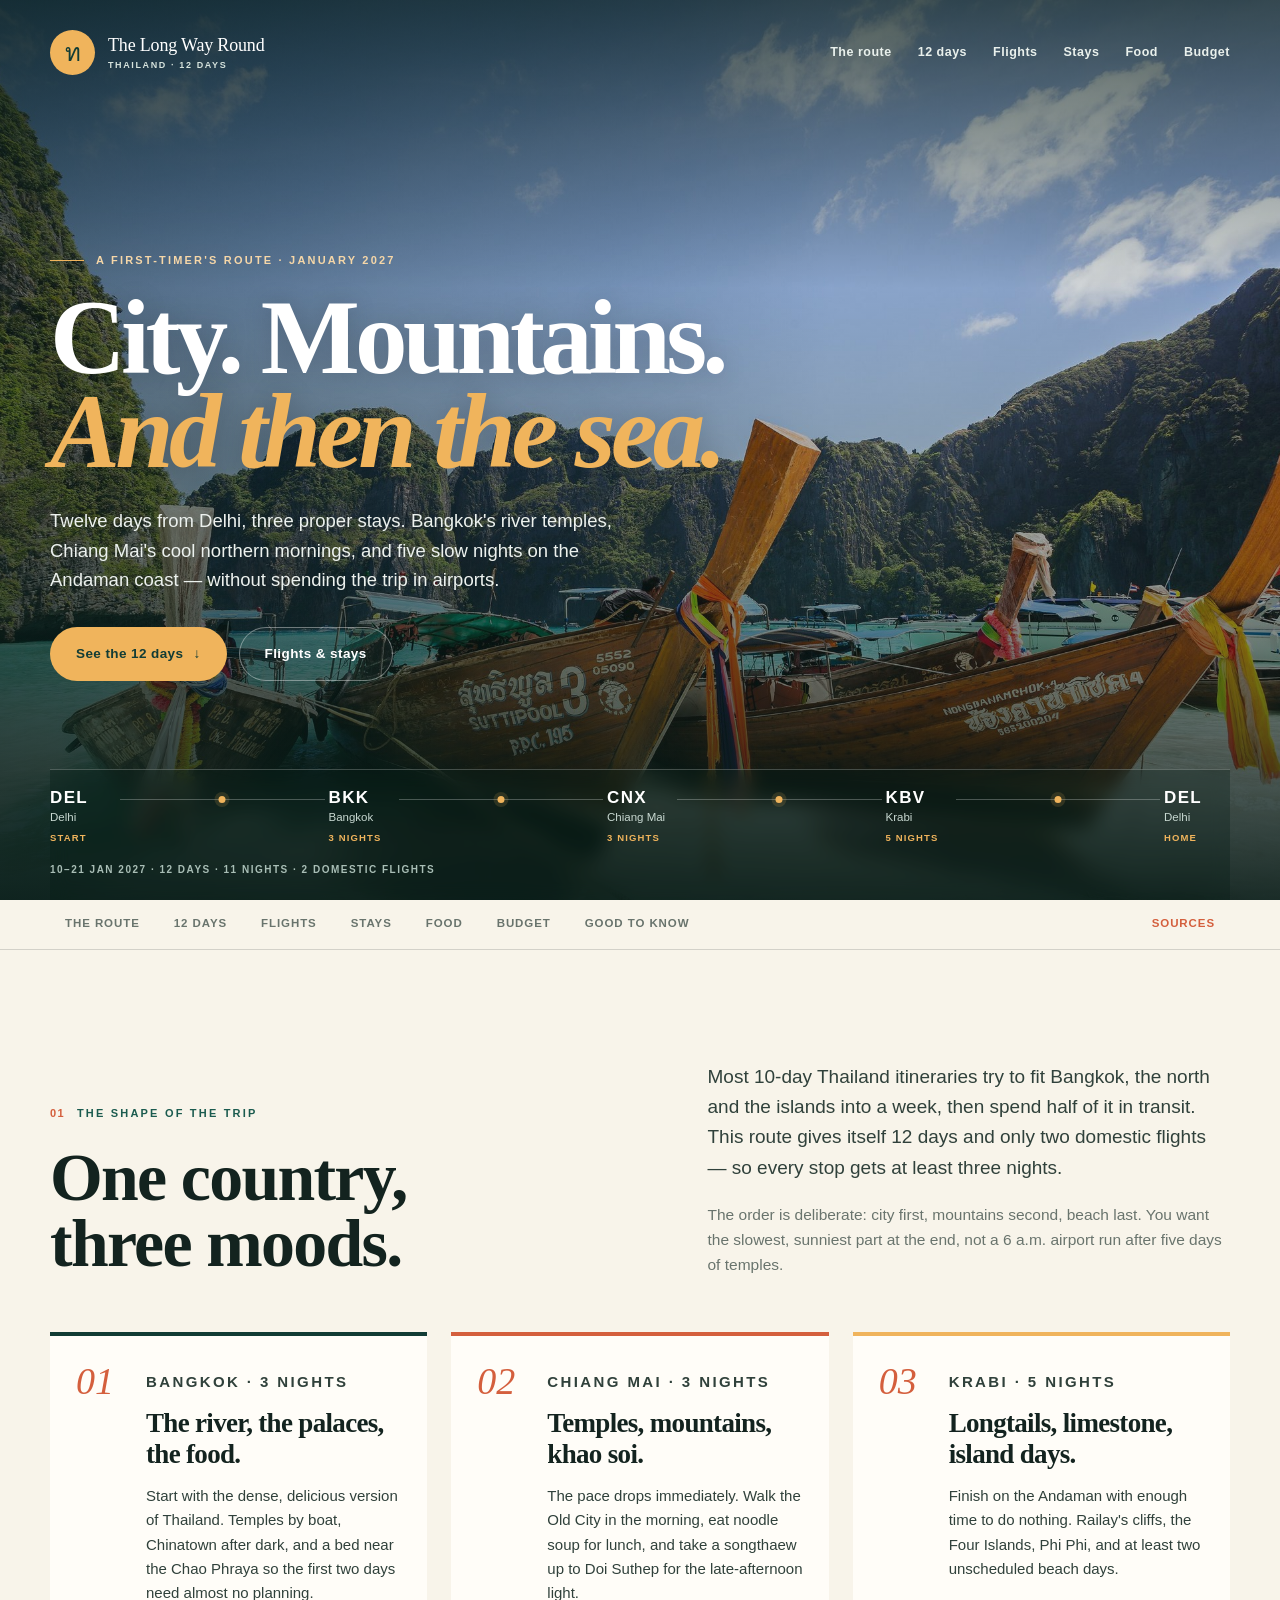
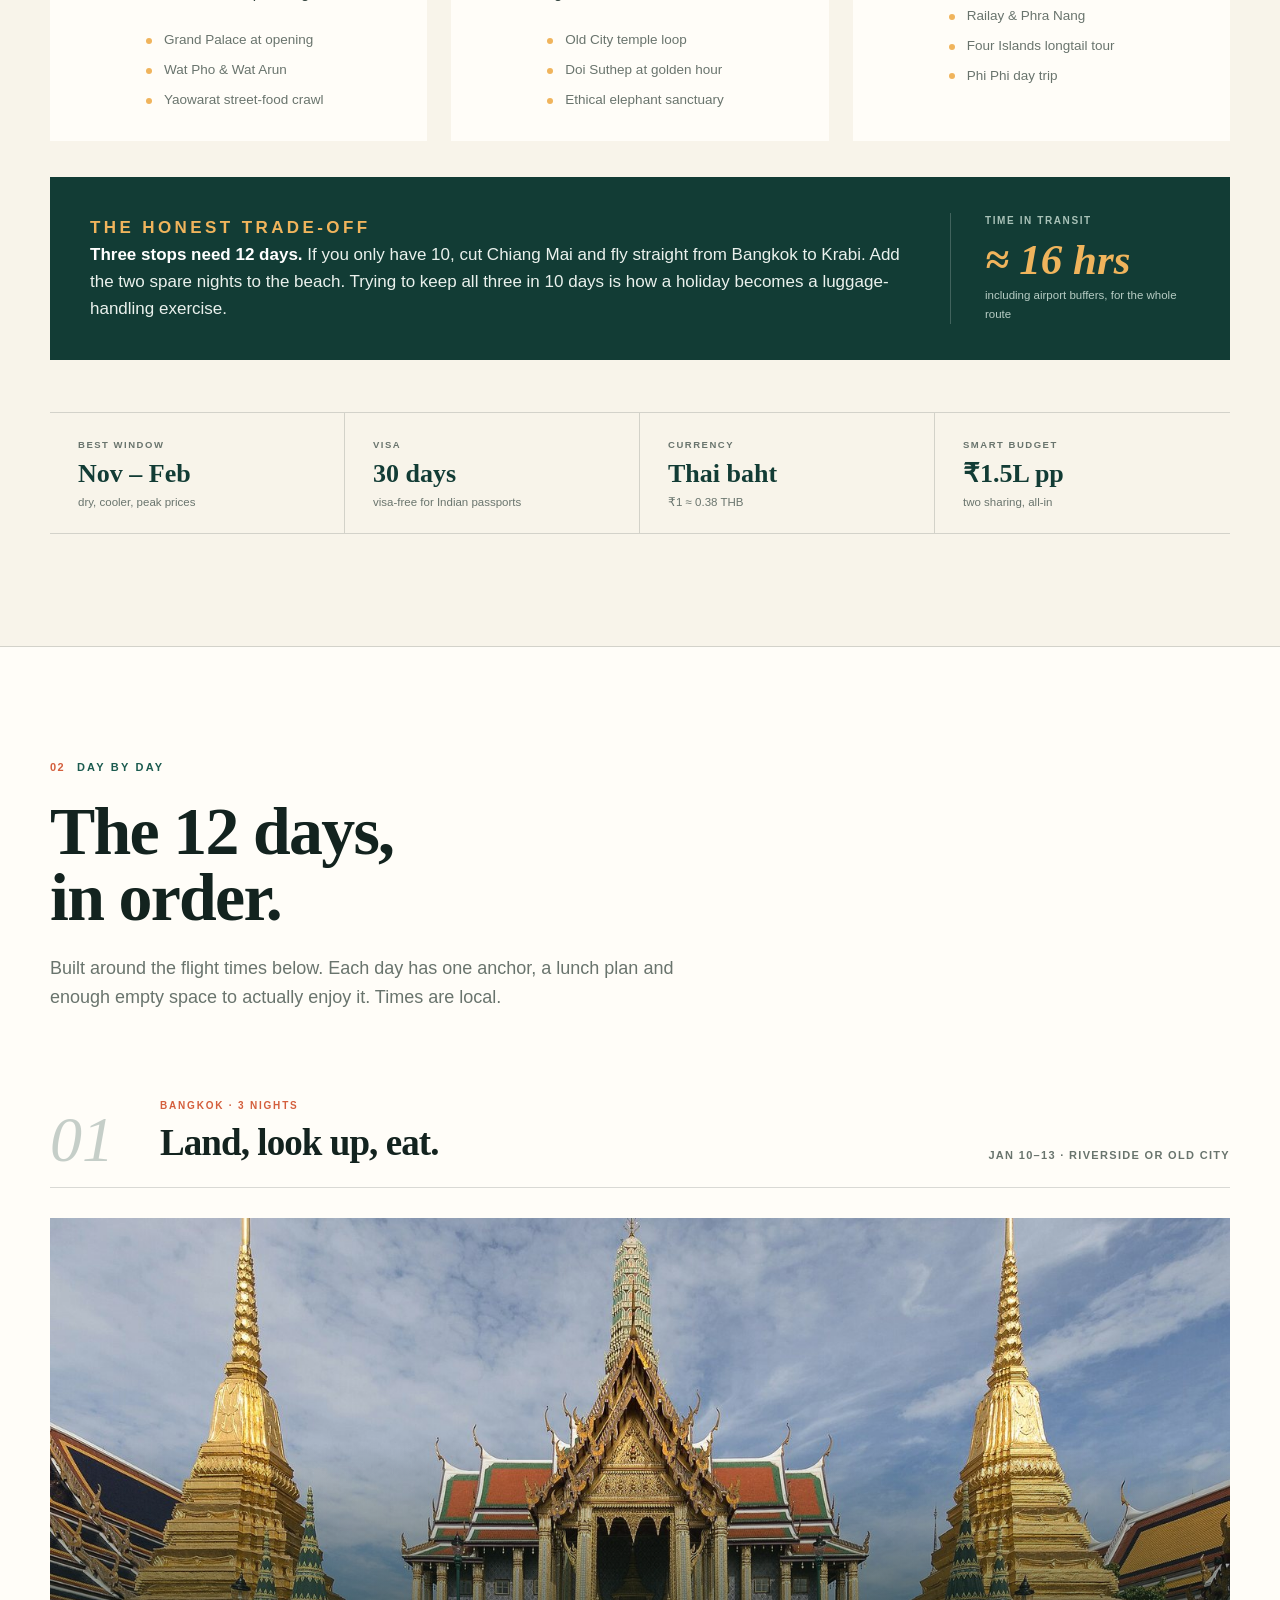
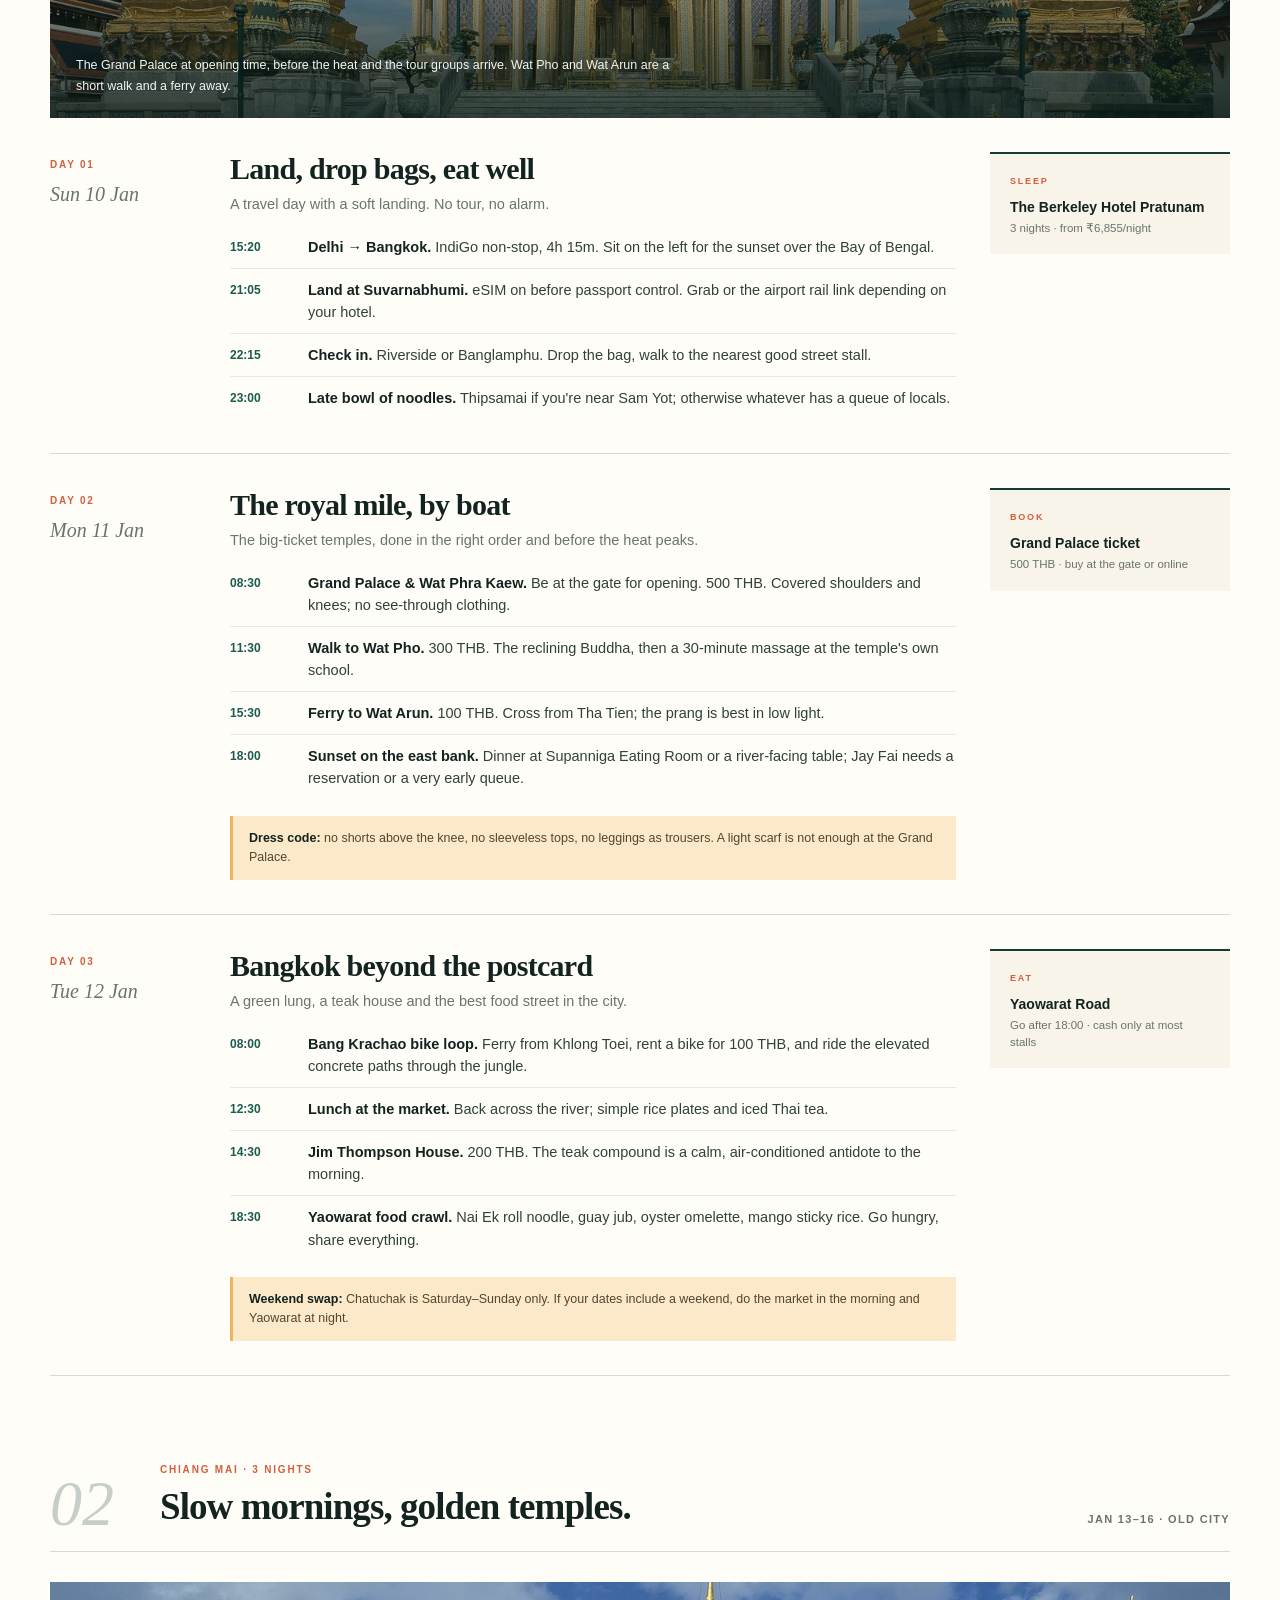
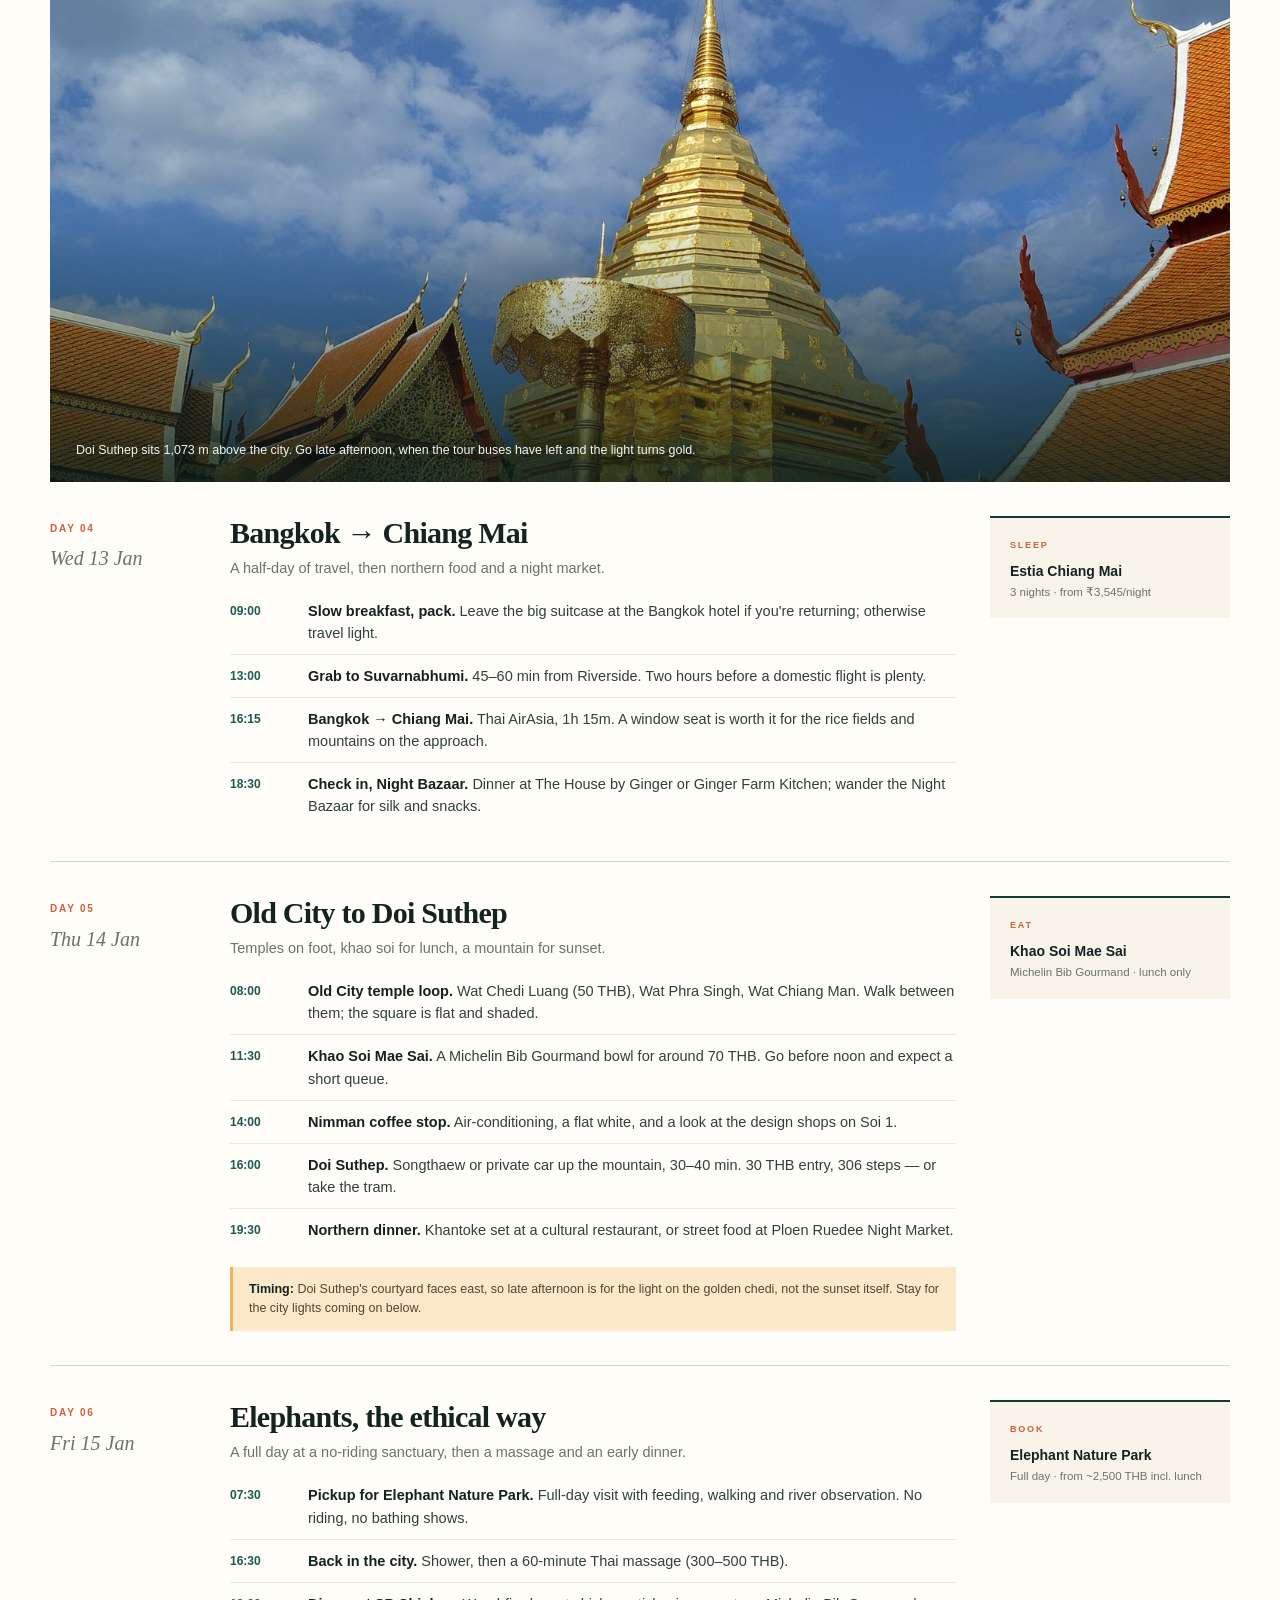
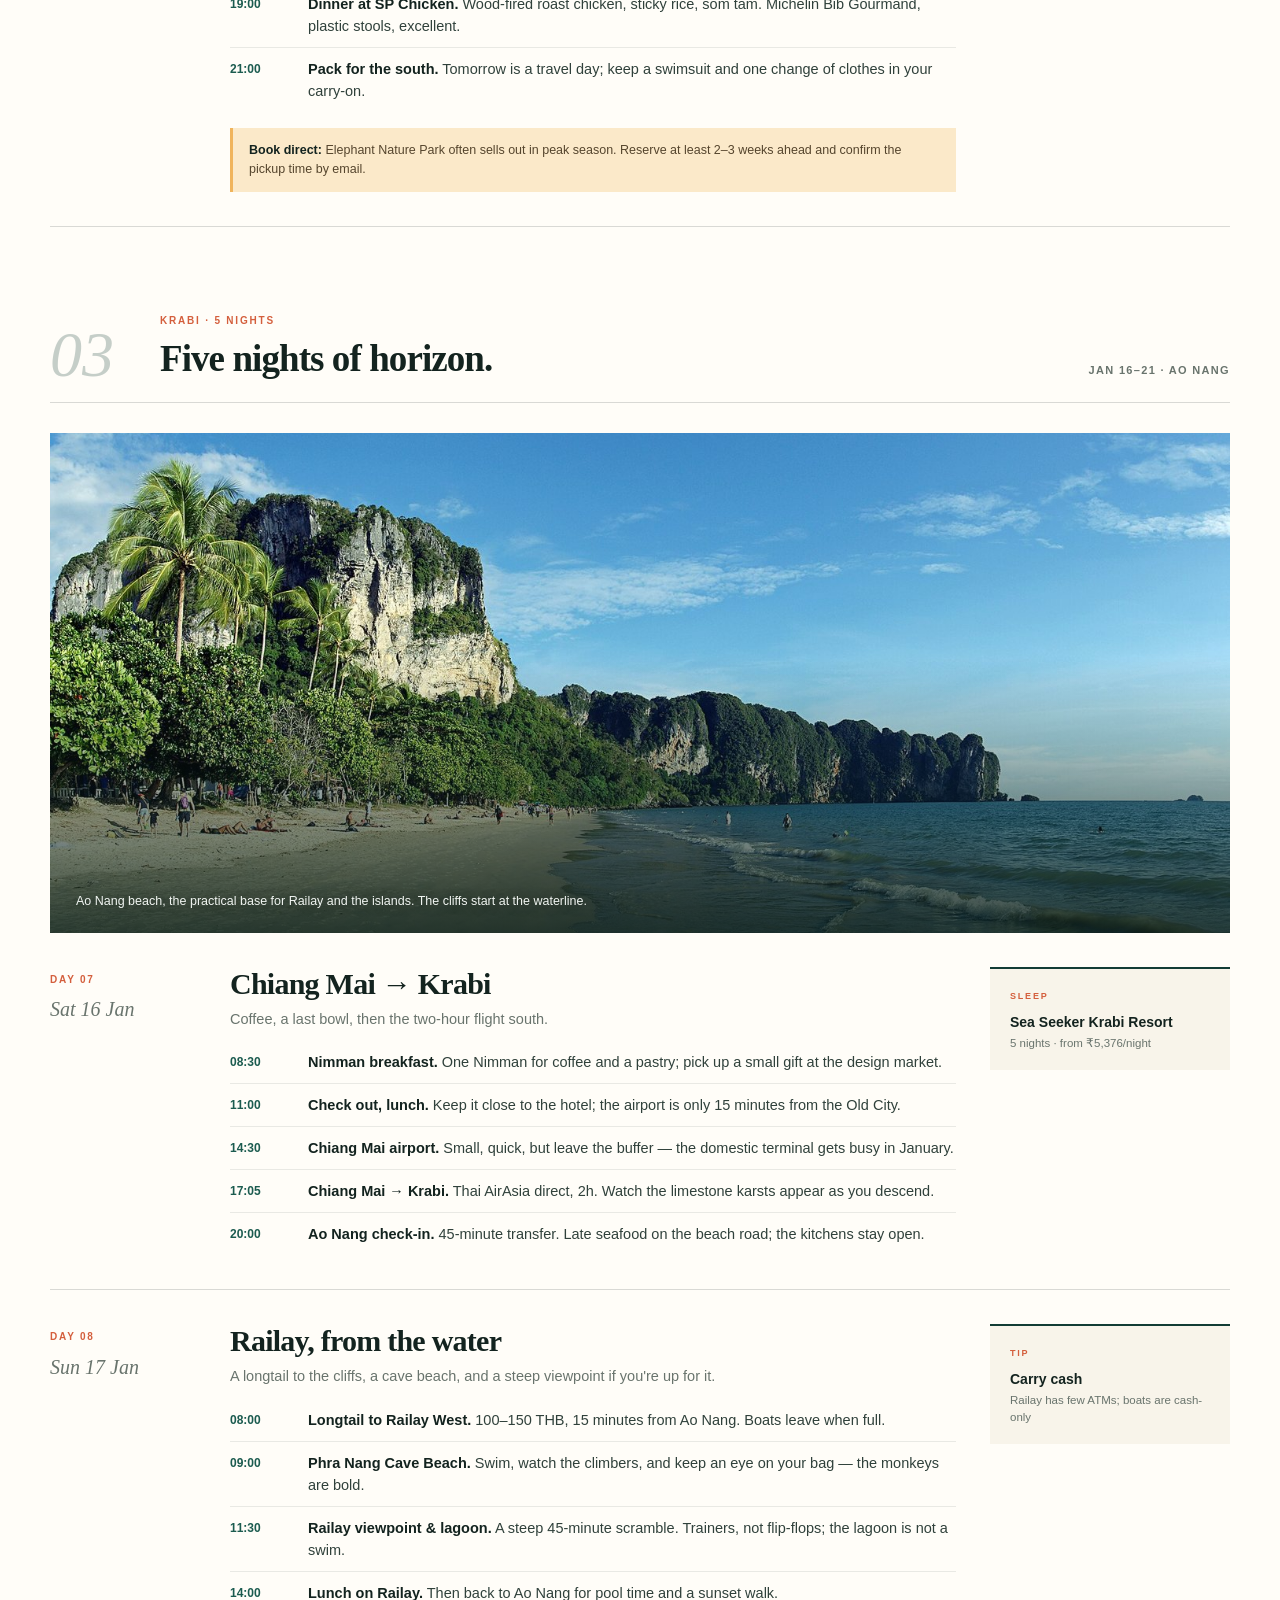
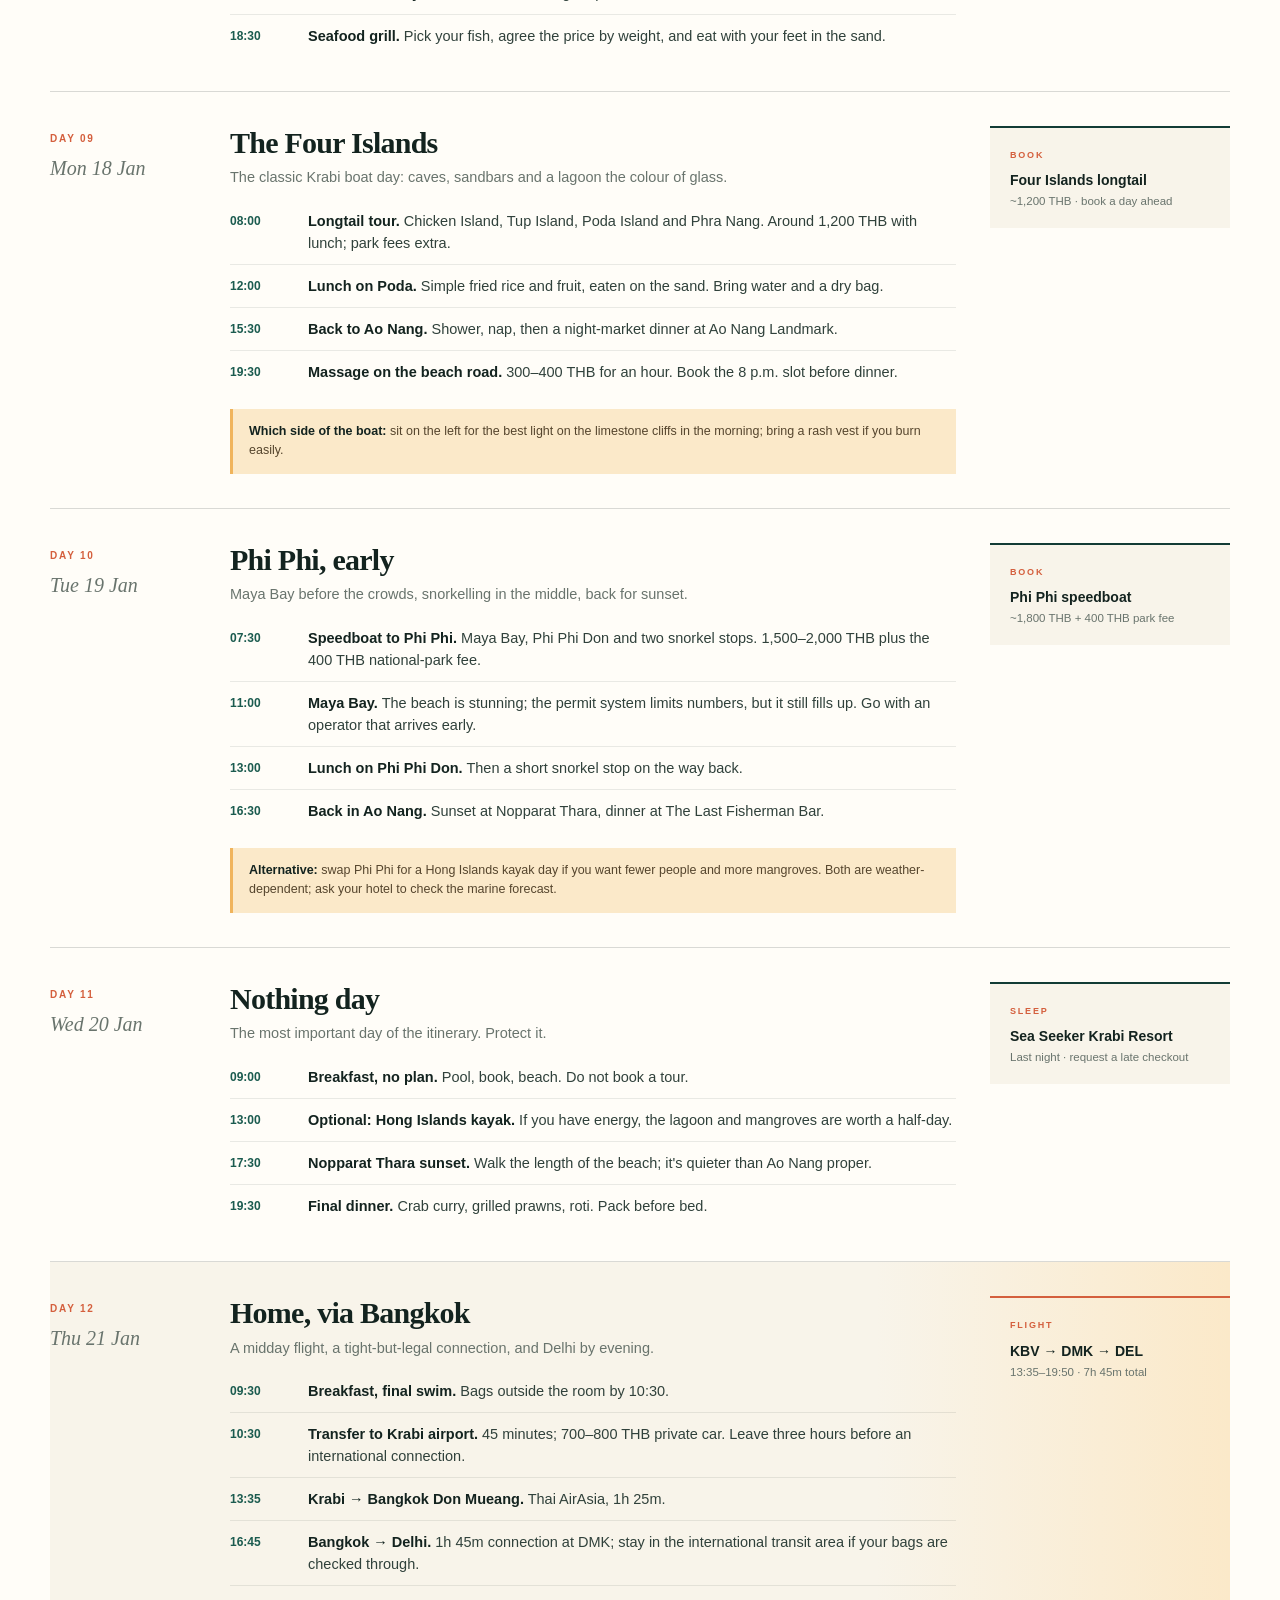
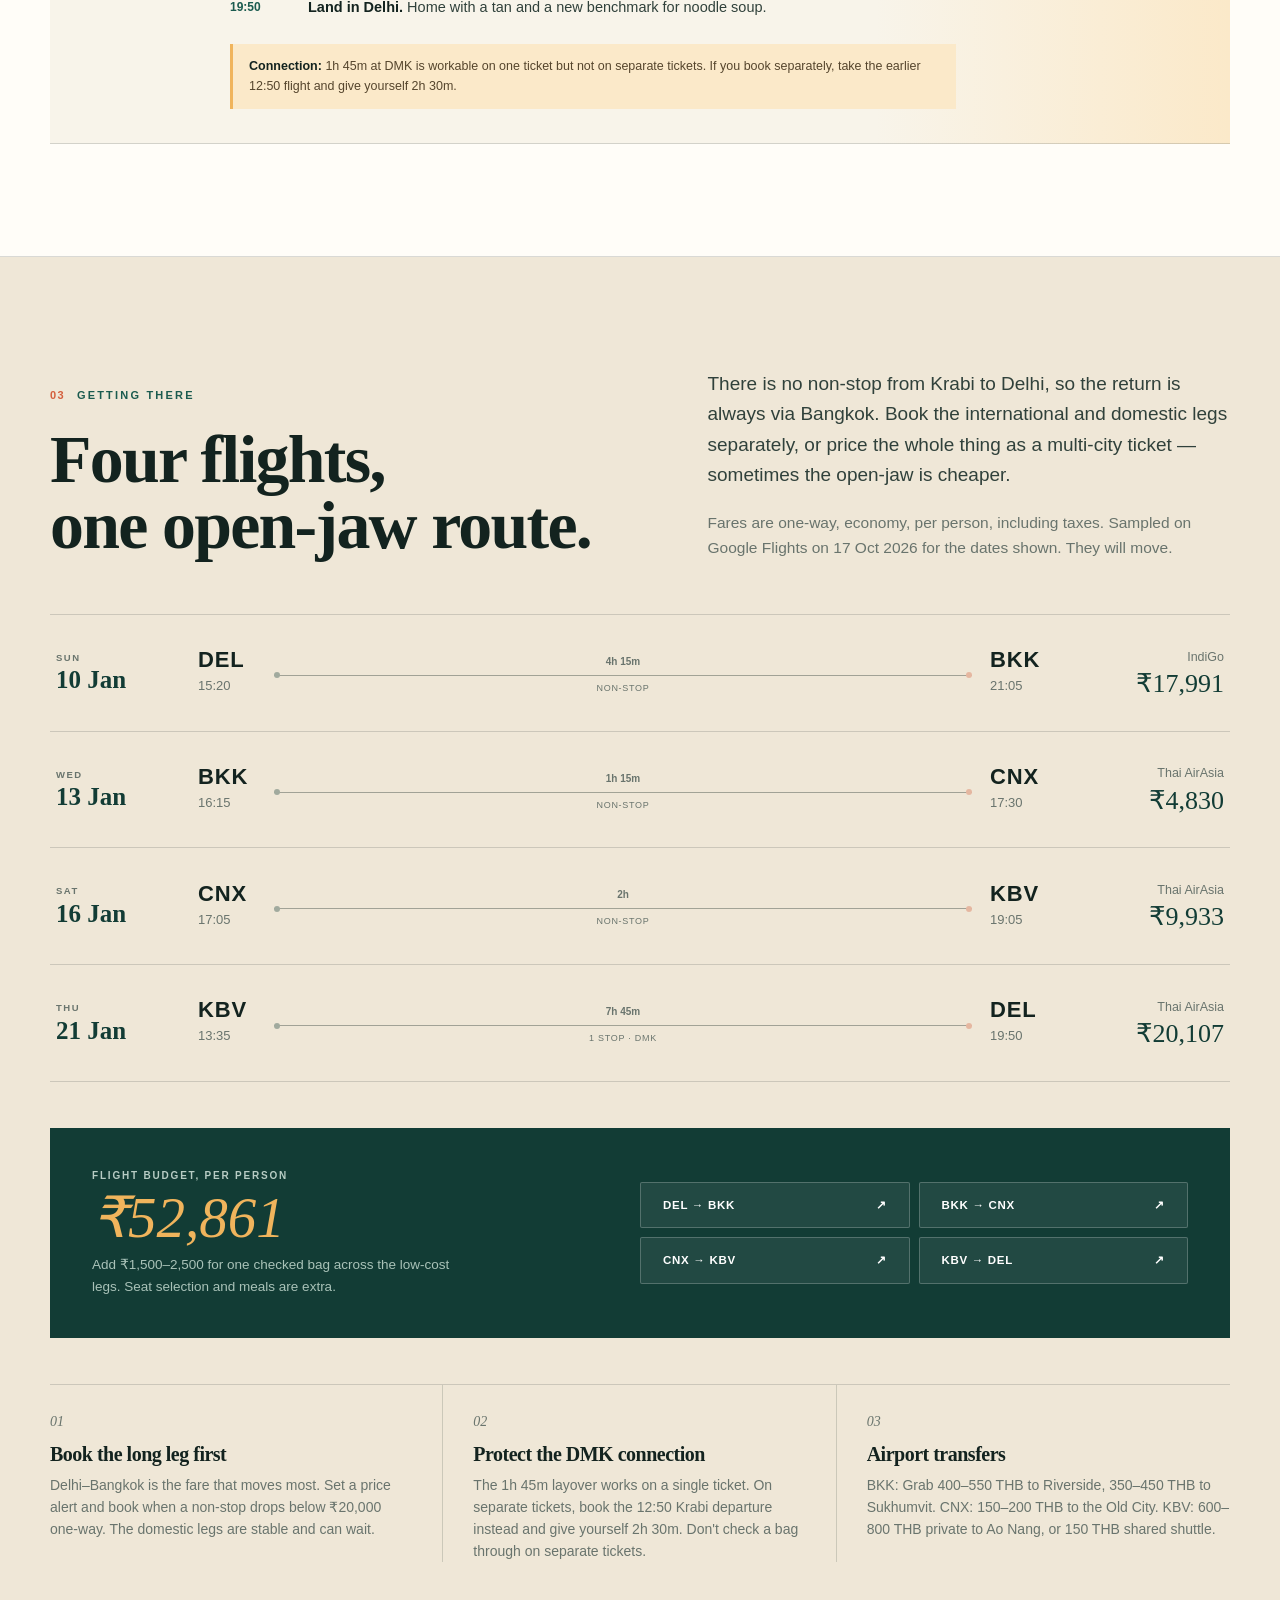
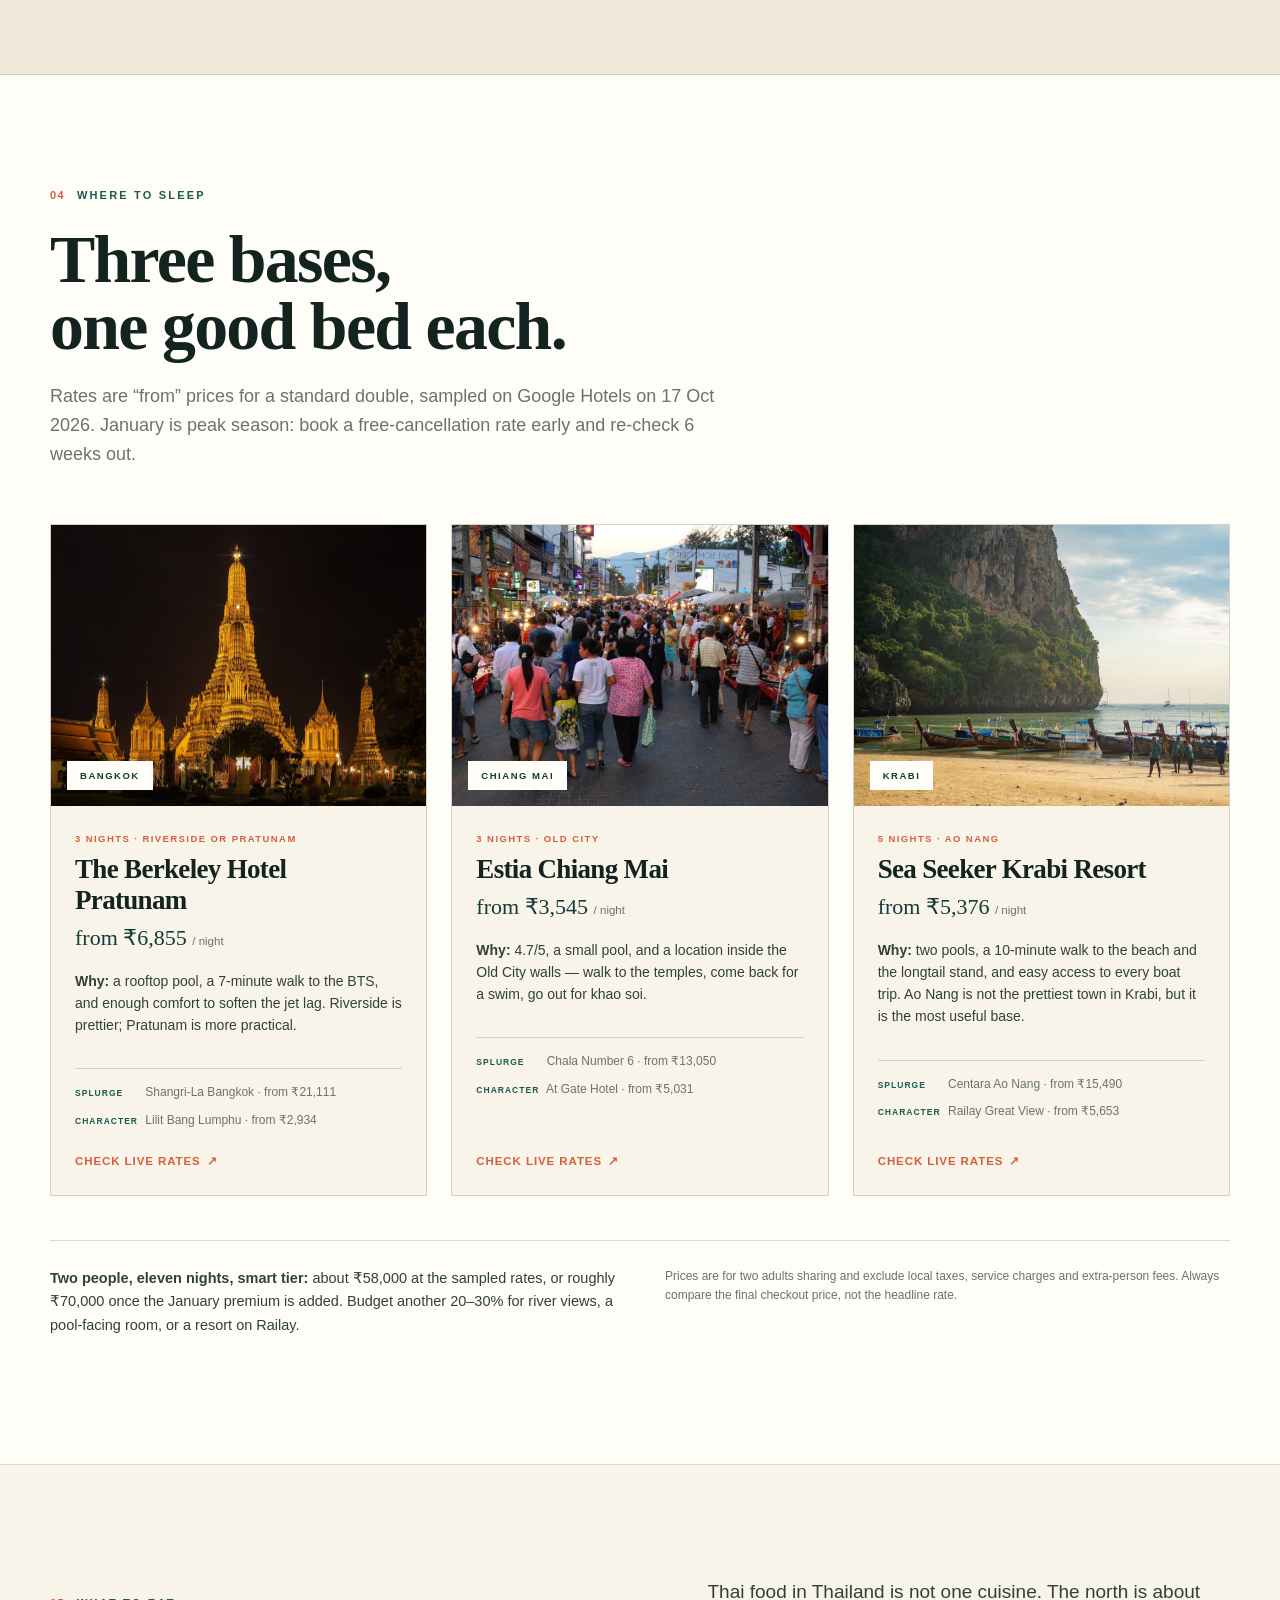
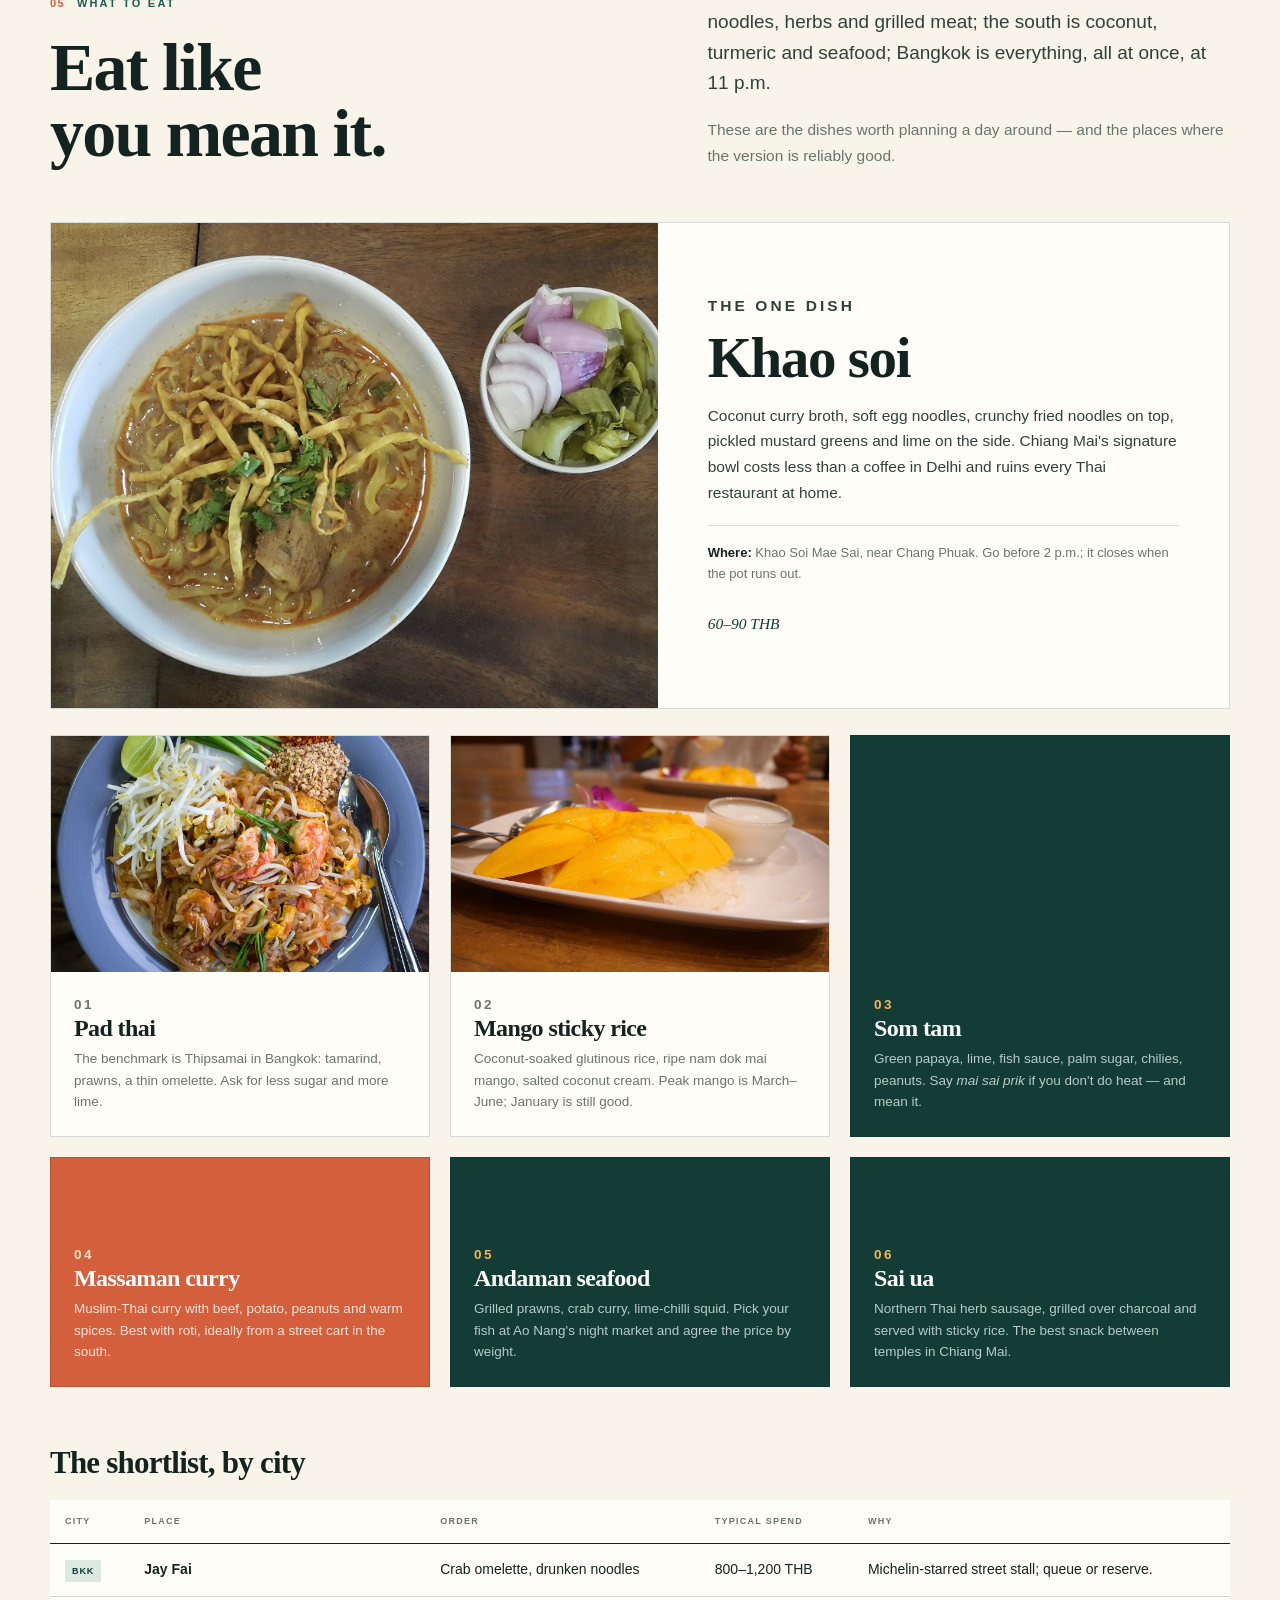
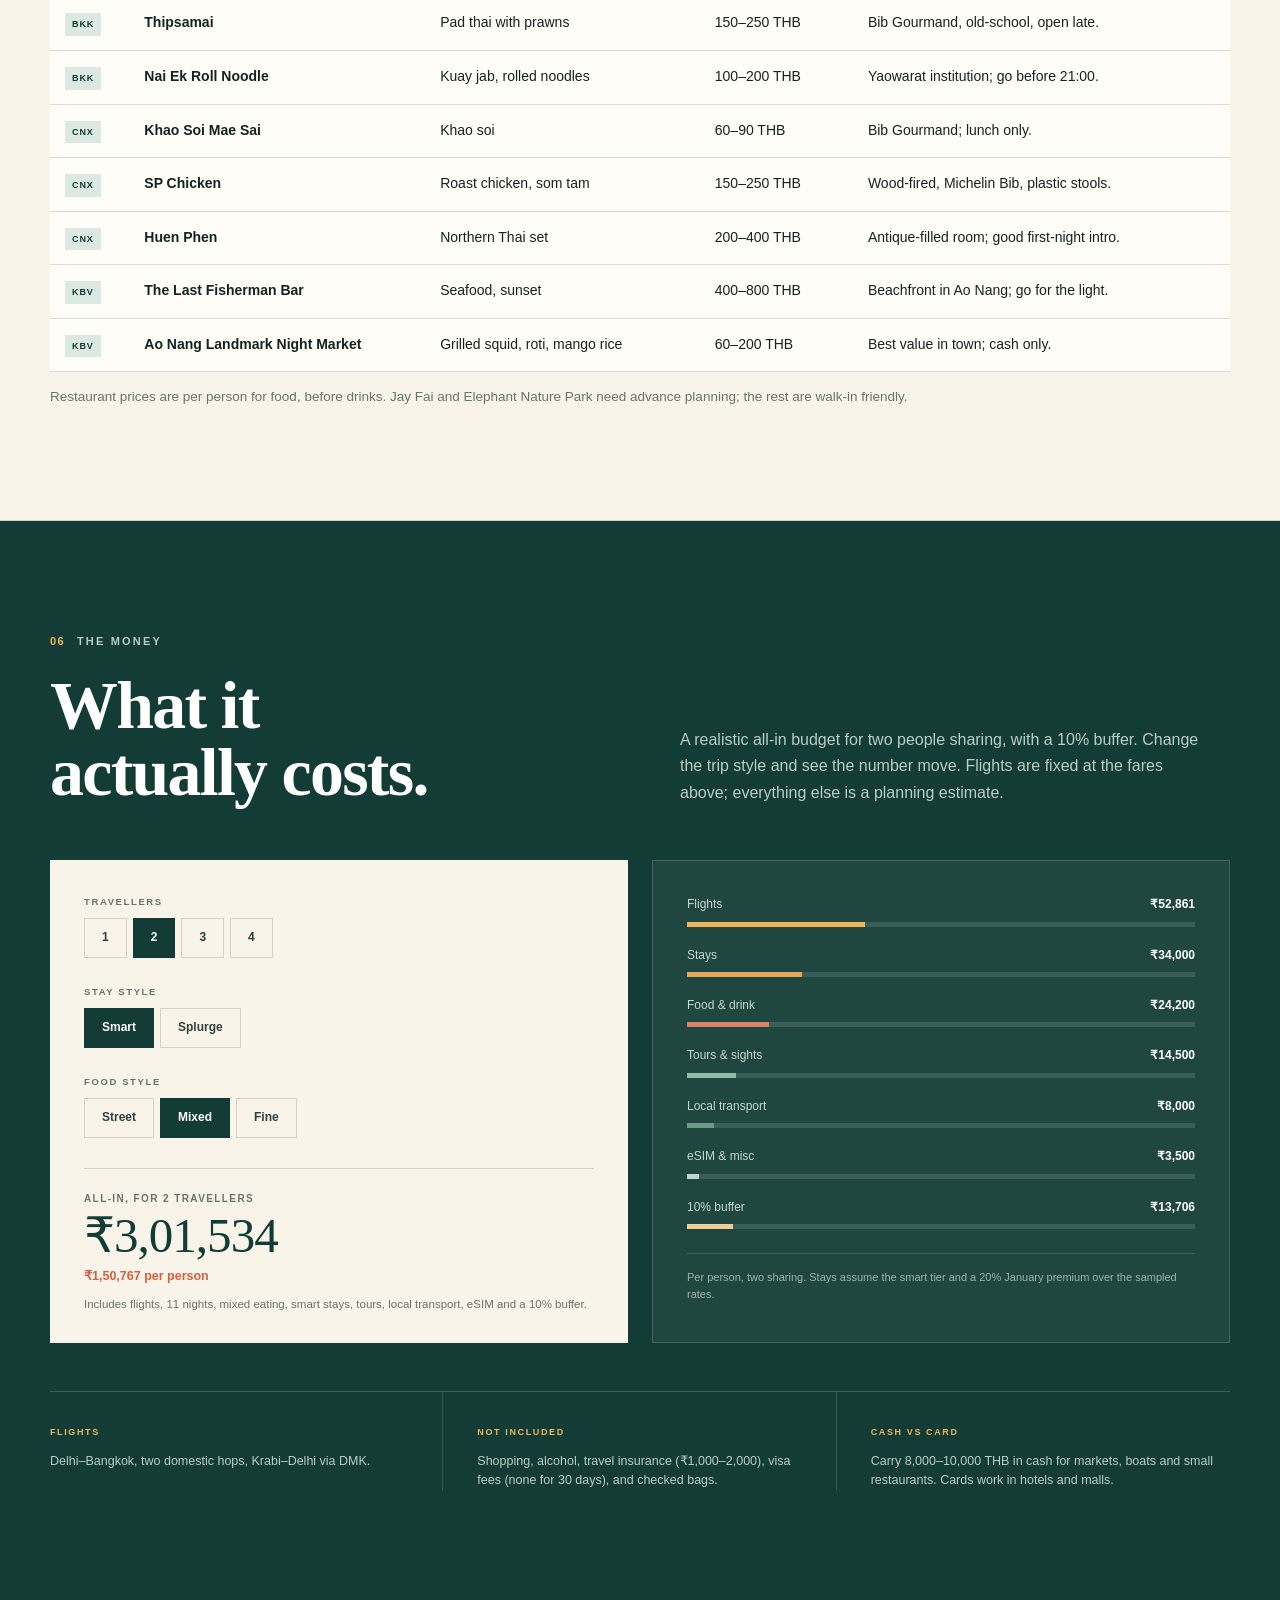
==== commit 559c0d7f: "Clarify January stay budget" ====
--- a/index.html
+++ b/index.html
@@ -637,7 +637,7 @@
     </div>
 
     <div class="stay-foot">
-      <p><b>Two people, eleven nights, smart tier:</b> about ₹58,000 for the room, before taxes and the January premium. Add 20–30% if you want river views, a pool-facing room, or a resort on Railay.</p>
+      <p><b>Two people, eleven nights, smart tier:</b> about ₹58,000 at the sampled rates, or roughly ₹70,000 once the January premium is added. Budget another 20–30% for river views, a pool-facing room, or a resort on Railay.</p>
       <p class="fine">Prices are for two adults sharing and exclude local taxes, service charges and extra-person fees. Always compare the final checkout price, not the headline rate.</p>
     </div>
   </div>
